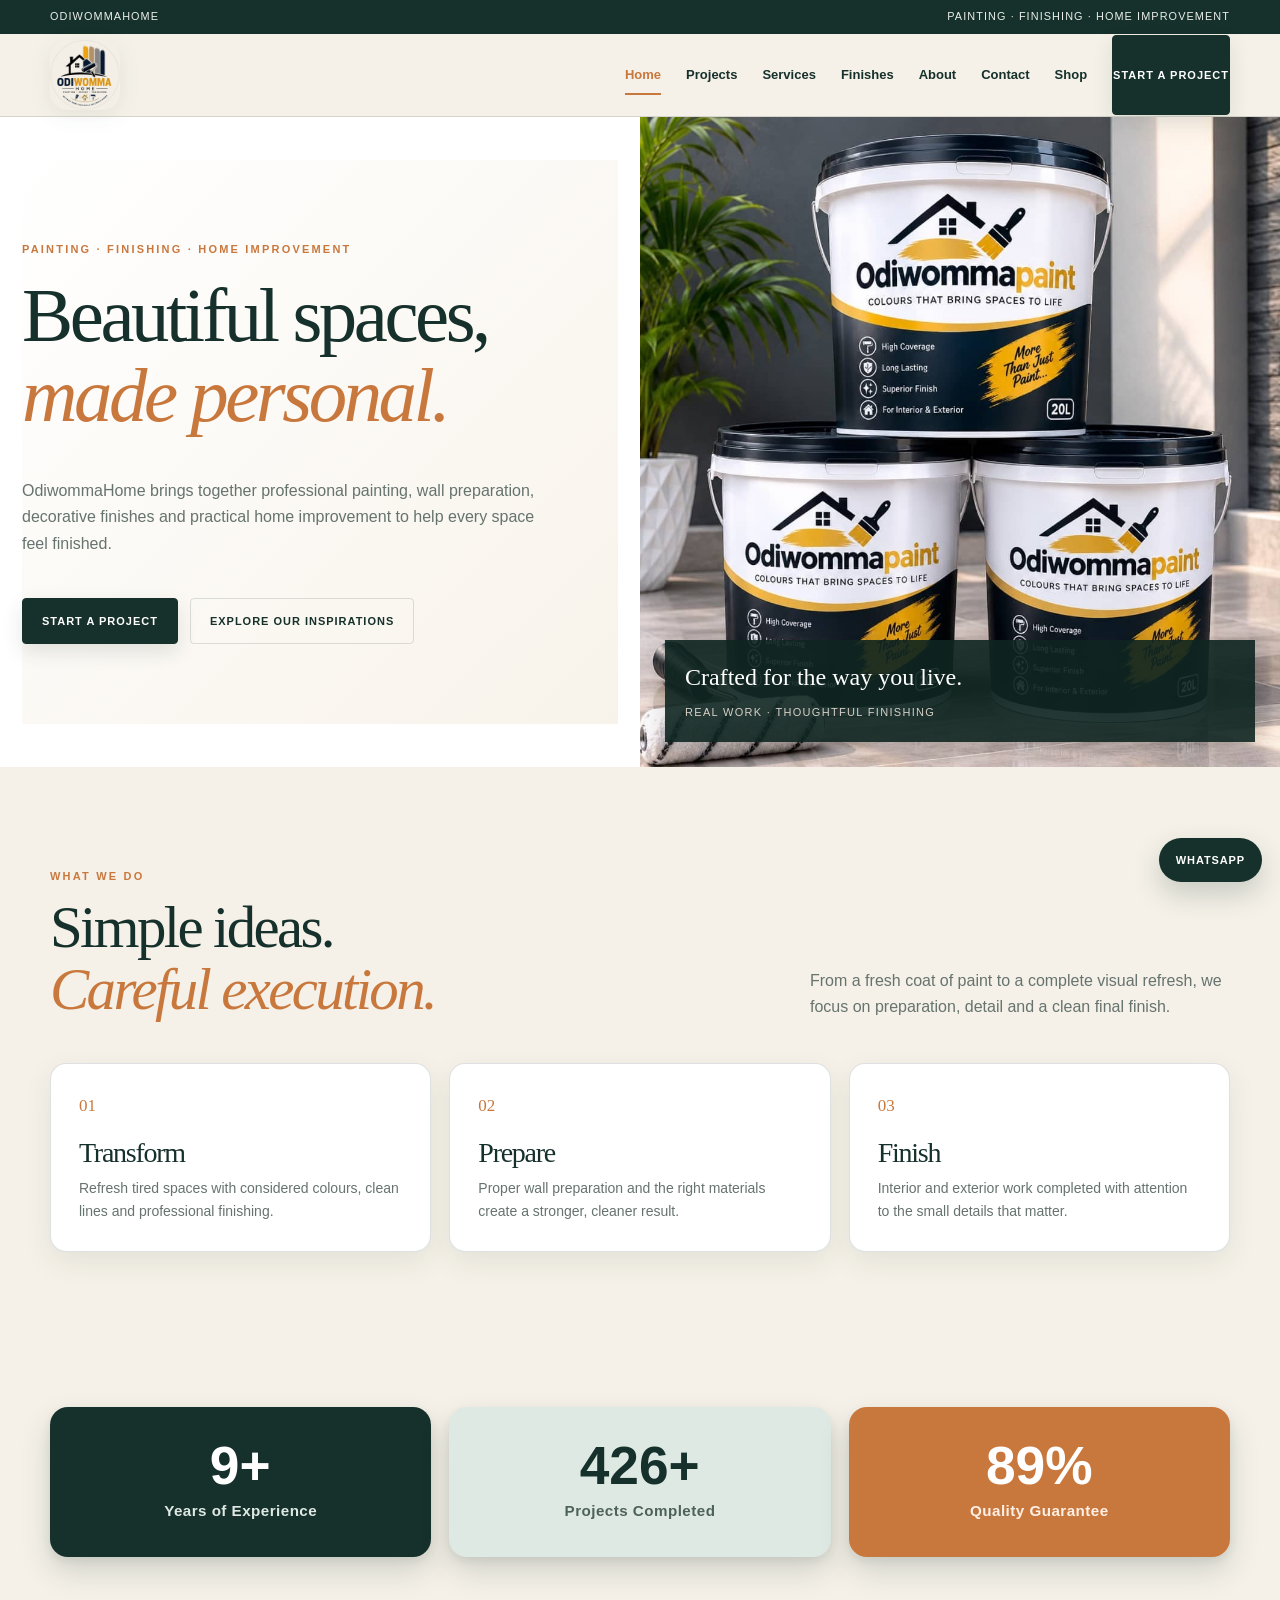
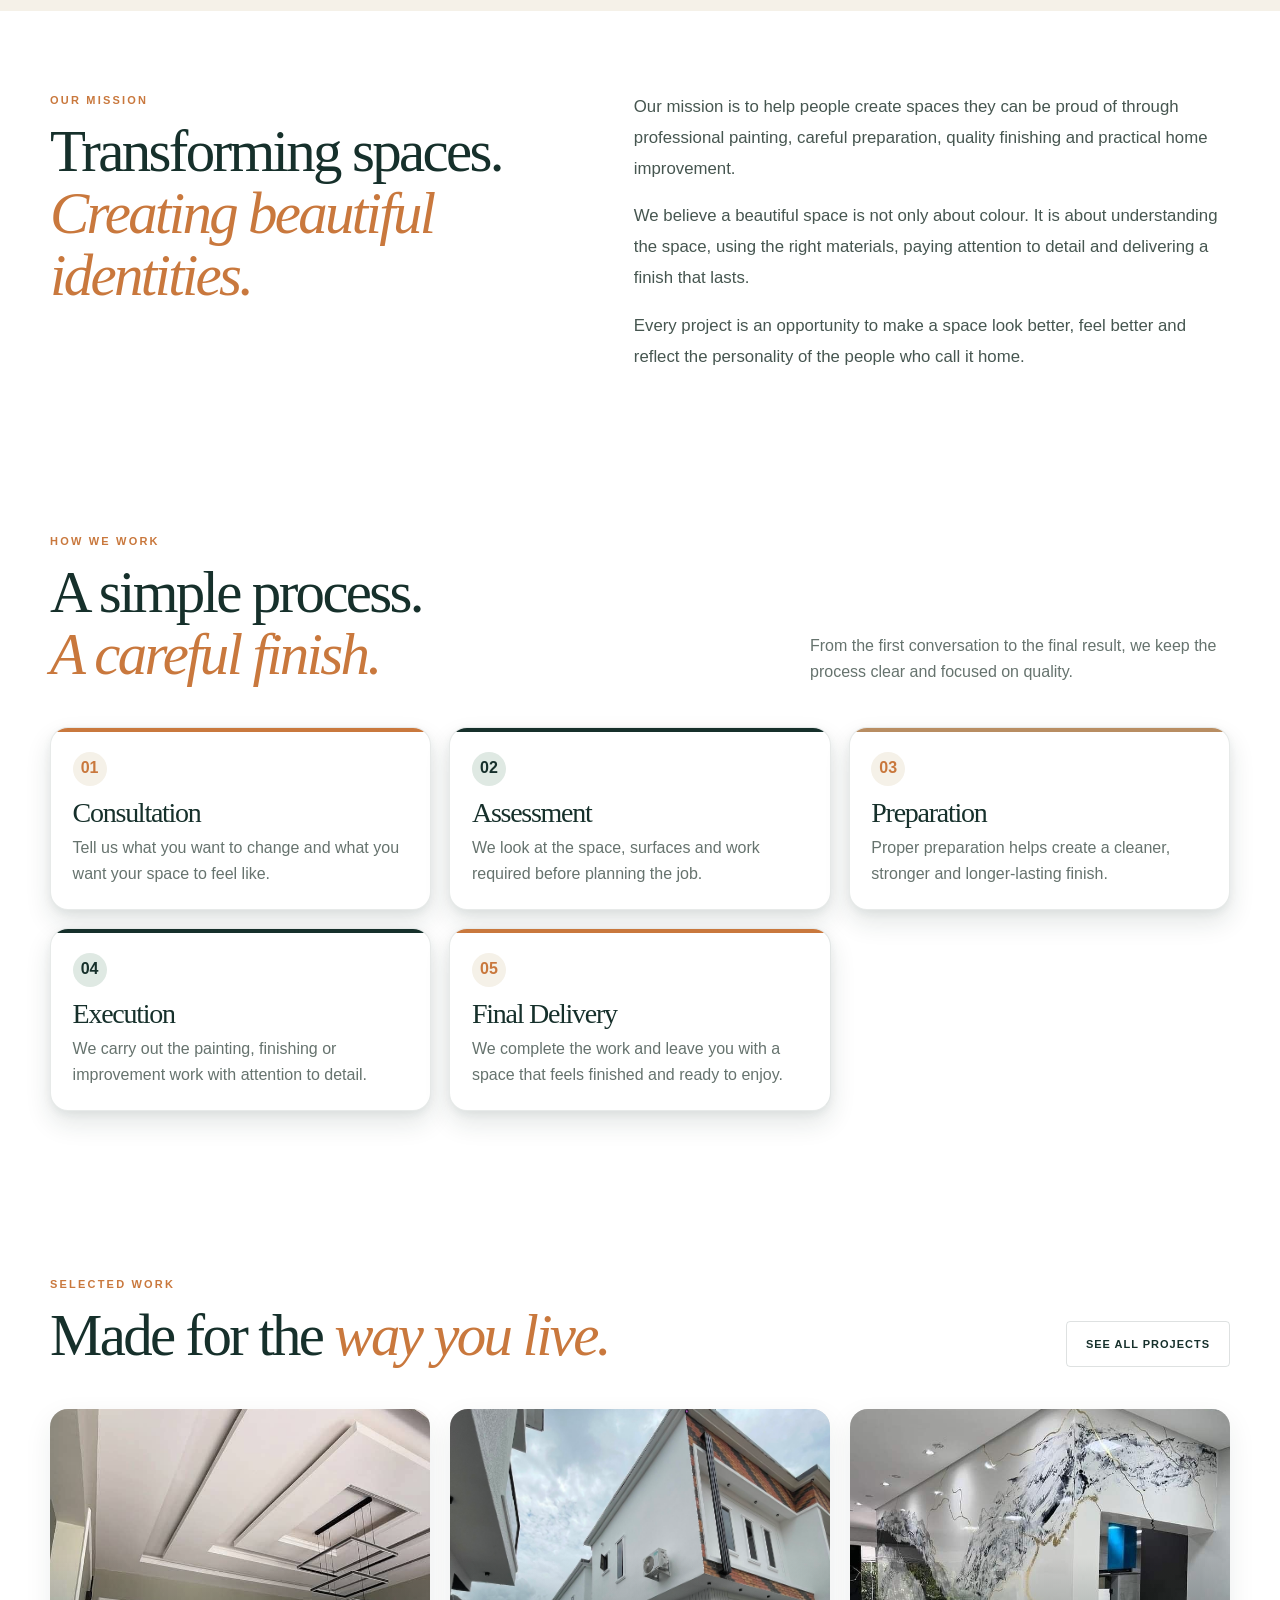
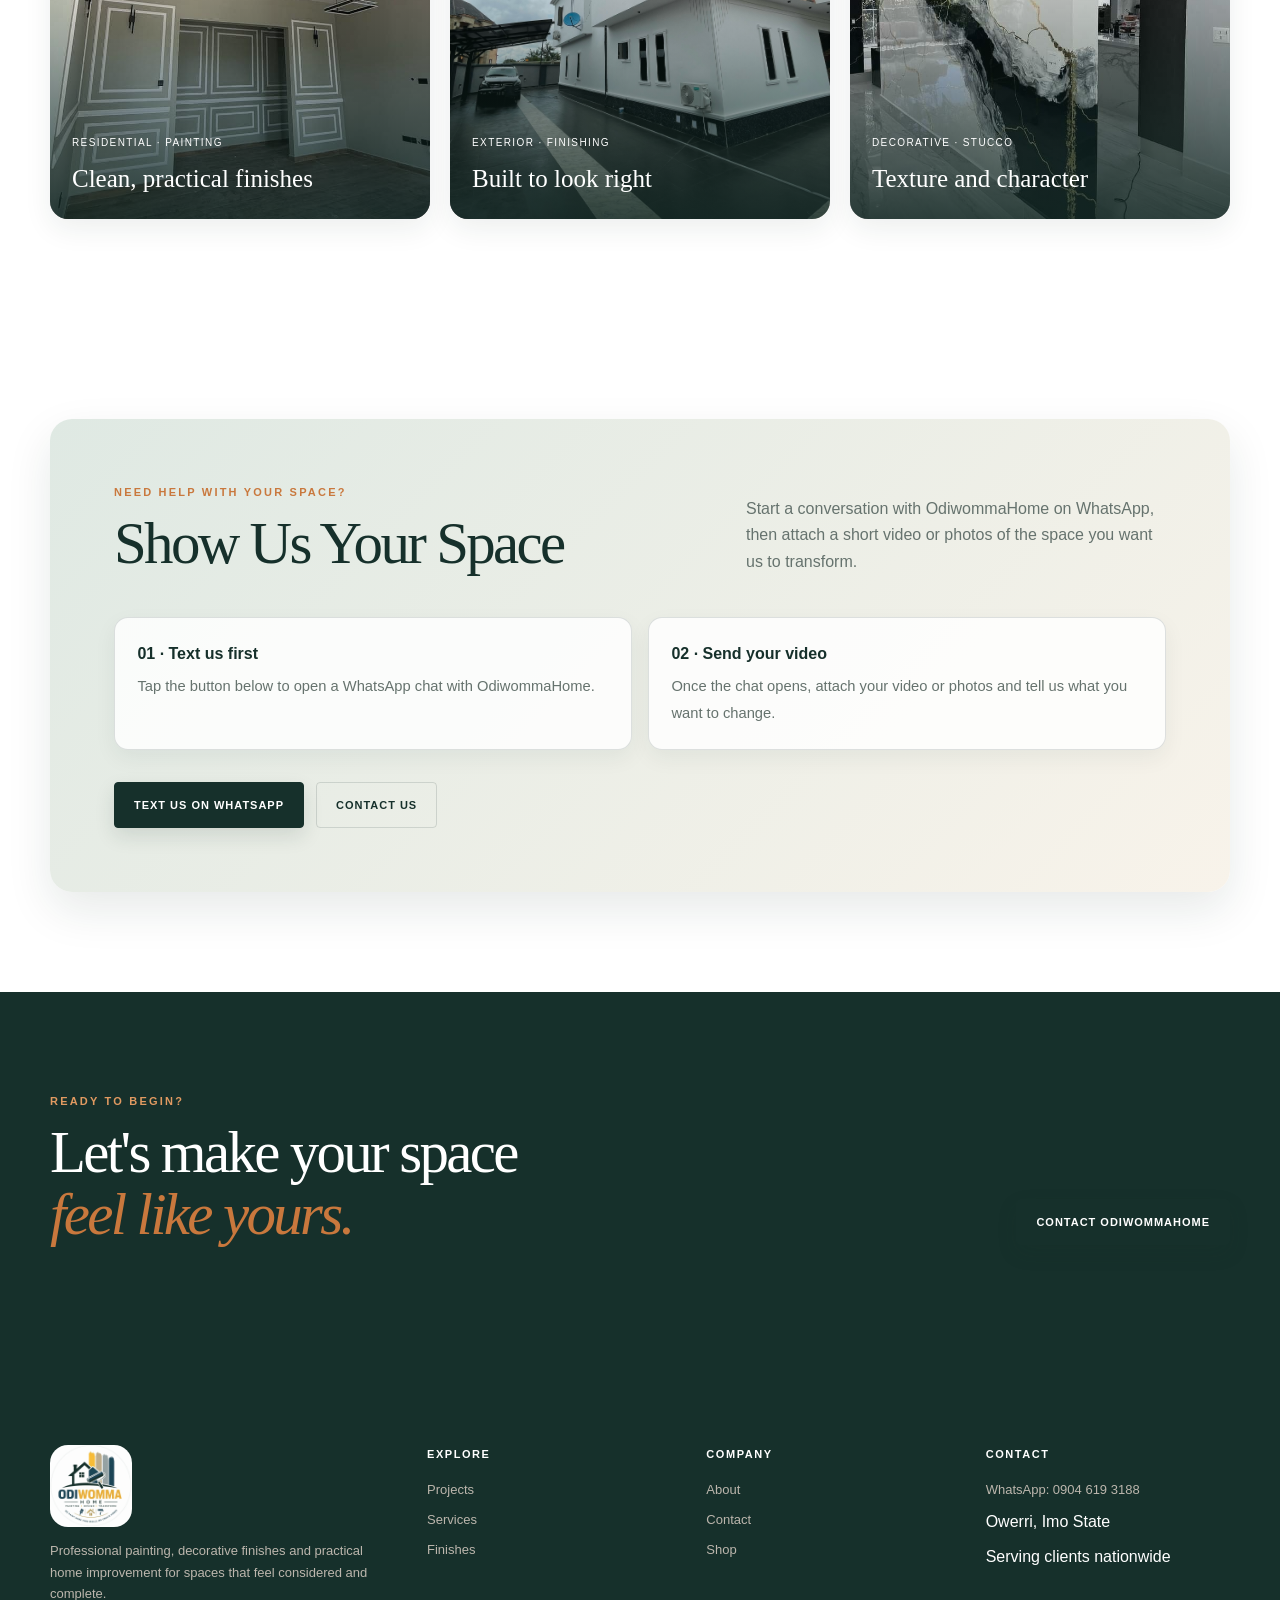
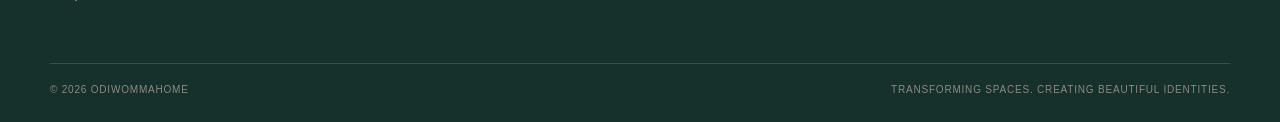
==== index.html @ 101edecd "Add files via upload" ====
<!doctype html>
<html lang="en">
<head>
<meta charset="utf-8">
<meta name="viewport" content="width=device-width,initial-scale=1">
<meta name="description" content="OdiwommaHome, professional painting, finishing and home improvement.">
<title>Home | OdiwommaHome</title>
<style>

:root{
  --bg:#f7f4ee;
  --surface:#fffdfa;
  --ink:#1d1d1a;
  --muted:#6d6961;
  --accent:#8b6b4f;
  --accent-dark:#6f523c;
  --sand:#e9e1d5;
  --line:#ded7cc;
  --white:#fff;
  --serif:Georgia,"Times New Roman",serif;
  --sans:Inter,Arial,Helvetica,sans-serif;
  --max:1180px;
}
*{box-sizing:border-box}
html{scroll-behavior:smooth}
body{margin:0;background:var(--bg);color:var(--ink);font-family:var(--sans);line-height:1.65}
img{max-width:100%;display:block}
a{color:inherit;text-decoration:none}
button{font:inherit}
.container{width:min(var(--max),calc(100% - 44px));margin:auto}
.topbar{background:var(--ink);color:#ddd6cc;font-size:11px;letter-spacing:.08em;text-transform:uppercase}
.topbar .container{min-height:34px;display:flex;align-items:center;justify-content:space-between;gap:20px}
.site-header{position:sticky;top:0;z-index:50;background:rgba(247,244,238,.96);backdrop-filter:blur(12px);border-bottom:1px solid var(--line)}
.nav{min-height:82px;display:flex;align-items:center;justify-content:space-between;gap:28px}
.logo{width:68px;height:68px;object-fit:contain}
.nav-links{display:flex;align-items:center;gap:25px;font-size:13px;font-weight:600}
.nav-links a{padding:30px 0;position:relative}
.nav-links a:hover,.nav-links a.active{color:var(--accent)}
.nav-links a.active:after{content:"";position:absolute;left:0;right:0;bottom:21px;height:2px;background:var(--accent)}
.nav-cta,.btn{display:inline-flex;align-items:center;justify-content:center;gap:8px;padding:13px 19px;border:1px solid var(--ink);background:var(--ink);color:var(--white);font-size:11px;font-weight:700;letter-spacing:.09em;text-transform:uppercase;transition:.2s}
.nav-cta:hover,.btn:hover{background:var(--accent);border-color:var(--accent)}
.btn.secondary{background:transparent;color:var(--ink);border-color:var(--line)}
.btn.secondary:hover{background:var(--sand);border-color:var(--sand)}
.menu{display:none;background:transparent;border:1px solid var(--line);padding:9px 11px}
.hero{display:grid;grid-template-columns:1fr 1fr;min-height:650px}
.hero-copy{display:flex;flex-direction:column;justify-content:center;padding:80px max(22px,calc((100vw - var(--max))/2)) 80px 0}
.eyebrow{font-size:11px;font-weight:700;letter-spacing:.2em;text-transform:uppercase;color:var(--accent)}
h1,h2,h3{font-family:var(--serif);font-weight:400;letter-spacing:-.045em;line-height:1.05}
h1{font-size:clamp(48px,6vw,82px);margin:18px 0 25px}
h2{font-size:clamp(38px,4.6vw,60px);margin:12px 0 0}
h3{font-size:28px;margin:18px 0 10px}
h1 em,h2 em{color:var(--accent);font-style:italic}
.lead{max-width:520px;color:var(--muted);font-size:16px}
.actions{display:flex;flex-wrap:wrap;gap:12px;margin-top:25px}
.hero-media{background:var(--sand);min-height:650px;position:relative;overflow:hidden}
.hero-media img{width:100%;height:100%;object-fit:cover}
.hero-overlay{position:absolute;inset:auto 25px 25px 25px;background:rgba(29,29,26,.86);color:white;padding:18px 20px}
.hero-overlay strong{display:block;font-family:var(--serif);font-size:24px;font-weight:400}
.hero-overlay span{font-size:11px;color:#d6d0c7;letter-spacing:.12em;text-transform:uppercase}
.section{padding:100px 0}
.section.alt{background:var(--surface)}
.section.dark{background:var(--ink);color:var(--white)}
.section-head{display:flex;justify-content:space-between;gap:40px;align-items:end;margin-bottom:42px}
.section-head p{max-width:420px;color:var(--muted);margin:0}
.dark .section-head p{color:#bcb6ad}
.cards{display:grid;grid-template-columns:repeat(3,1fr);gap:18px}
.card{background:var(--surface);border:1px solid var(--line);padding:28px}
.card .num{color:var(--accent);font-family:var(--serif);font-size:17px}
.card p{color:var(--muted);font-size:14px;margin:0}
.projects-grid{display:grid;grid-template-columns:repeat(3,1fr);gap:18px}
.project-card{height:410px;position:relative;overflow:hidden;background:#ddd}
.project-card img{width:100%;height:100%;object-fit:cover;transition:transform .4s}
.project-card:hover img{transform:scale(1.035)}
.project-card:after{content:"";position:absolute;inset:0;background:linear-gradient(transparent 42%,rgba(0,0,0,.72))}
.project-label{position:absolute;z-index:2;left:22px;right:22px;bottom:20px;color:white}
.project-label small{font-size:10px;letter-spacing:.14em;text-transform:uppercase}
.project-label strong{display:block;font-family:var(--serif);font-size:25px;font-weight:400;margin-top:4px}
.finish-grid{display:grid;grid-template-columns:repeat(2,1fr);border-top:1px solid var(--line)}
.finish{display:flex;justify-content:space-between;align-items:center;padding:18px 0;border-bottom:1px solid var(--line);font-size:14px}
.finish:nth-child(odd){margin-right:30px}
.finish span:last-child{color:var(--accent);font-size:18px}
.page-hero{padding:95px 0 70px;border-bottom:1px solid var(--line);background:var(--surface)}
.page-hero p{max-width:650px;color:var(--muted);font-size:16px;margin:22px 0 0}
.about-layout{display:grid;grid-template-columns:.8fr 1.2fr;gap:10%;align-items:start}
.about-panel{background:var(--sand);padding:55px;min-height:360px;display:flex;align-items:center;justify-content:center;text-align:center}
.about-panel span{font-family:var(--serif);font-size:clamp(38px,5vw,64px);line-height:1}
.about-copy p{color:var(--muted);font-size:15px}
.contact-grid{display:grid;grid-template-columns:.8fr 1.2fr;gap:22px}
.contact-card{background:var(--surface);border:1px solid var(--line);padding:30px}
.contact-card h3{margin-top:0}
.contact-item{padding:17px 0;border-top:1px solid var(--line)}
.contact-item:first-of-type{border-top:0}
.contact-item small{display:block;color:var(--accent);font-size:10px;font-weight:700;letter-spacing:.14em;text-transform:uppercase;margin-bottom:4px}
.contact-item a{font-size:17px}
.form{background:var(--surface);border:1px solid var(--line);padding:32px}
.form-grid{display:grid;grid-template-columns:1fr 1fr;gap:18px}
.field{display:flex;flex-direction:column;gap:7px}
.field.full{grid-column:1/-1}
label{font-size:11px;font-weight:700;letter-spacing:.1em;text-transform:uppercase}
input,textarea,select{width:100%;border:1px solid var(--line);background:#fff;padding:13px 14px;font:inherit;color:var(--ink)}
textarea{min-height:145px;resize:vertical}
.shop-banner{background:var(--ink);color:white;padding:34px}
.shop-banner p{color:#c5bfb6;max-width:650px}
.shop-placeholder{display:grid;grid-template-columns:repeat(3,1fr);gap:18px}
.product{background:var(--surface);border:1px solid var(--line);padding:18px}
.product-img{aspect-ratio:1/1;background:var(--sand);display:flex;align-items:center;justify-content:center;color:var(--muted);font-size:12px}
.product h3{font-size:23px;margin:18px 0 6px}
.product p{color:var(--muted);font-size:13px}
footer{background:var(--ink);color:white;padding:58px 0 24px}
.footer-grid{display:grid;grid-template-columns:1.4fr 1fr 1fr 1fr;gap:35px;padding-bottom:45px}
.footer-logo{width:82px;height:82px;object-fit:contain;background:white}
footer p,footer a{color:#bcb6ad;font-size:13px}
footer a:hover{color:white}
.footer-title{color:white;font-size:11px;font-weight:700;letter-spacing:.14em;text-transform:uppercase;margin-bottom:15px}
.footer-links{display:grid;gap:9px}
.footer-bottom{border-top:1px solid rgba(255,255,255,.15);padding-top:18px;display:flex;justify-content:space-between;gap:20px;color:#8f8981;font-size:10px;letter-spacing:.08em;text-transform:uppercase}
.whatsapp{position:fixed;right:18px;bottom:18px;z-index:60;background:#1d1d1a;color:white;padding:13px 17px;font-size:11px;font-weight:700;letter-spacing:.08em;text-transform:uppercase;box-shadow:0 8px 25px rgba(0,0,0,.18)}
.whatsapp:hover{background:var(--accent)}
@media(max-width:900px){
  .nav-links{display:none;position:absolute;top:82px;left:0;right:0;background:var(--bg);padding:18px 22px 24px;border-bottom:1px solid var(--line);flex-direction:column;align-items:stretch;gap:2px}
  .nav-links.open{display:flex}
  .nav-links a{padding:12px 0}
  .nav-links a.active:after{display:none}
  .nav-cta{margin-top:8px}
  .menu{display:block}
  .hero{grid-template-columns:1fr}
  .hero-copy{padding:75px 0}
  .hero-media{min-height:430px}
  .cards,.projects-grid,.shop-placeholder{grid-template-columns:1fr}
  .section{padding:75px 0}
  .section-head{display:block}
  .section-head p{margin-top:20px}
  .about-layout,.contact-grid{grid-template-columns:1fr}
  .footer-grid{grid-template-columns:1fr 1fr}
}
@media(max-width:600px){
  .container{width:min(100% - 32px,560px)}
  .topbar .container{justify-content:center;text-align:center}
  .topbar span:last-child{display:none}
  .logo{width:60px;height:60px}
  .nav{min-height:72px}
  .nav-links{top:72px}
  h1{font-size:50px}
  .hero-copy{padding:62px 0}
  .hero-media{min-height:350px}
  .project-card{height:330px}
  .finish-grid{grid-template-columns:1fr}
  .finish:nth-child(odd){margin-right:0}
  .form-grid{grid-template-columns:1fr}
  .field.full{grid-column:auto}
  .footer-grid{grid-template-columns:1fr}
  .footer-bottom{display:block}
  .footer-bottom span{display:block;margin-top:7px}
  .whatsapp{right:12px;bottom:12px}
}

/* Shop and cart */
.shop-section{padding-top:64px}
.shop-toolbar{display:flex;align-items:end;justify-content:space-between;gap:24px;margin-bottom:26px}
.shop-toolbar h2{margin:6px 0 0}
.shop-actions{display:flex;gap:10px;align-items:center}
.shop-search,.shop-select{height:46px;border:1px solid #d9d9d9;border-radius:10px;background:#fff;padding:0 13px;font:inherit;color:inherit}
.shop-search{width:220px}.shop-select{min-width:170px}
.shop-note{padding:16px 18px;border:1px solid #e3e3e3;border-radius:12px;background:#fafafa;margin-bottom:30px;font-size:.95rem}
.product-grid{display:grid;grid-template-columns:repeat(3,minmax(0,1fr));gap:20px}
.product-card{border:1px solid #e4e4e4;border-radius:16px;overflow:hidden;background:#fff;display:flex;flex-direction:column;min-width:0}
.product-visual{height:220px;overflow:hidden;display:flex;align-items:center;justify-content:center;background:linear-gradient(135deg,#f1f1ee,#dddcd6);position:relative}
.product-image{width:100%;height:100%;display:block;object-fit:cover;object-position:center}
.product-initial{font-size:3rem;font-weight:800;letter-spacing:-.05em;color:#333}
.product-tag{position:absolute;top:14px;left:14px;background:#fff;border-radius:999px;padding:6px 10px;font-size:.75rem;font-weight:700}
.product-body{padding:20px;display:flex;flex-direction:column;gap:10px;flex:1}
.product-body h3{margin:0;font-size:1.15rem}.product-body p{margin:0;color:#666;line-height:1.55;font-size:.92rem}.product-meta{display:flex;justify-content:space-between;align-items:center;gap:10px;margin-top:auto;padding-top:8px}.product-price{font-weight:800}.quote-price{font-size:.85rem;color:#666;font-weight:600}
.product-add{width:100%;margin-top:10px}
.cart-nav{border:1px solid rgba(0,0,0,.15);background:transparent;border-radius:999px;padding:10px 13px;font:inherit;cursor:pointer;color:inherit}
.cart-count{display:inline-grid;place-items:center;min-width:22px;height:22px;padding:0 5px;border-radius:999px;background:#111;color:#fff;font-size:.75rem;margin-left:4px}
.cart-backdrop{position:fixed;inset:0;background:rgba(0,0,0,.42);opacity:0;visibility:hidden;transition:.25s;z-index:90}
.cart-drawer{position:fixed;top:0;right:0;width:min(440px,94vw);height:100dvh;background:#fff;z-index:91;transform:translateX(105%);transition:.3s;display:flex;flex-direction:column;box-shadow:-15px 0 50px rgba(0,0,0,.18)}
.cart-open .cart-backdrop{opacity:1;visibility:visible}.cart-open .cart-drawer{transform:translateX(0)}
.cart-head{padding:28px 24px 18px;border-bottom:1px solid #eee;display:flex;justify-content:space-between;align-items:flex-start}.cart-head h2{margin:4px 0 0}.cart-close{border:0;background:#f1f1f1;width:40px;height:40px;border-radius:50%;font-size:1.5rem;cursor:pointer}
.cart-items{padding:18px 24px;overflow:auto;flex:1}.cart-row{display:grid;grid-template-columns:1fr auto;gap:12px;padding:16px 0;border-bottom:1px solid #eee}.cart-row h3{font-size:1rem;margin:0 0 5px}.cart-row p{margin:0;color:#777;font-size:.85rem}.cart-controls{display:flex;align-items:center;gap:8px;margin-top:10px}.qty-btn,.remove-item{border:1px solid #ddd;background:#fff;border-radius:7px;cursor:pointer}.qty-btn{width:30px;height:30px}.remove-item{padding:7px 9px;font-size:.78rem}.cart-empty{padding:30px 24px;color:#777;text-align:center}.cart-foot{padding:20px 24px;border-top:1px solid #eee;background:#fafafa}.cart-total-row{display:flex;justify-content:space-between;margin-bottom:10px}.btn-full{width:100%;margin-top:10px}.btn-light{background:#fff;color:#222;border:1px solid #ddd}.cart-help{font-size:.78rem;color:#777;line-height:1.5;margin:12px 0 0}.empty-products{text-align:center;padding:50px;color:#777}
.sr-only{position:absolute;width:1px;height:1px;padding:0;margin:-1px;overflow:hidden;clip:rect(0,0,0,0);white-space:nowrap;border:0}
@media(max-width:900px){.product-grid{grid-template-columns:repeat(2,minmax(0,1fr))}.shop-toolbar{align-items:stretch;flex-direction:column}.shop-actions{width:100%}.shop-search{flex:1;width:auto}.shop-select{min-width:160px}}
@media(max-width:600px){.product-grid{grid-template-columns:1fr}.shop-actions{flex-direction:column}.shop-search,.shop-select{width:100%}.cart-nav{margin:8px 0}}


/* OdiwommaHome V2 global visual system */
:root{
  --bg:#f5f1e8;
  --surface:#ffffff;
  --ink:#16302b;
  --muted:#66736e;
  --accent:#c9783d;
  --accent-dark:#9f582a;
  --sand:#e8ded0;
  --sage:#dfe9e3;
  --line:#d9d0c4;
  --white:#fff;
  --shadow:0 18px 45px rgba(22,48,43,.10);
  --shadow-soft:0 10px 28px rgba(22,48,43,.08);
}
body{background:var(--bg);color:var(--ink);}
.site-header{background:rgba(245,241,232,.94);border-color:rgba(22,48,43,.14);}
.logo{mix-blend-mode:multiply;border-radius:18px;filter:drop-shadow(0 5px 10px rgba(22,48,43,.08));}
.nav-links a:hover,.nav-links a.active{color:var(--accent);}
.nav-links a.active:after{background:var(--accent);}
.nav-cta,.btn{border-radius:4px;background:var(--ink);border-color:var(--ink);box-shadow:0 8px 20px rgba(22,48,43,.12);}
.nav-cta:hover,.btn:hover{background:var(--accent);border-color:var(--accent);}
.btn.secondary{background:transparent;color:var(--ink);border-color:var(--line);box-shadow:none;}
.btn.secondary:hover{background:var(--sage);border-color:var(--sage);}
.eyebrow{color:var(--accent);}
h1 em,h2 em{color:var(--accent);}
.card,.contact-card,.form,.product-card{border-color:rgba(22,48,43,.14);box-shadow:var(--shadow-soft);border-radius:16px;}
.card:hover,.product-card:hover{transform:translateY(-5px);box-shadow:var(--shadow);}
.card .num{color:var(--accent);}
.page-hero{background:var(--surface);border-color:var(--line);}
.about-panel{background:var(--sage);border-radius:18px;box-shadow:var(--shadow-soft);}
.shop-banner{background:var(--ink);border-radius:18px;box-shadow:var(--shadow);}
.product-card{overflow:hidden;}
.product-tag{background:var(--surface);color:var(--ink);}
.product-add{background:var(--ink);border-color:var(--ink);}
.product-add:hover{background:var(--accent);border-color:var(--accent);}
footer{background:var(--ink);}
.footer-logo{mix-blend-mode:screen;background:transparent;border-radius:18px;}
.whatsapp{background:var(--ink);border-radius:999px;box-shadow:0 12px 28px rgba(22,48,43,.20);}
.whatsapp:hover{background:var(--accent);}
input,textarea,select{border-color:var(--line);border-radius:10px;}
input:focus,textarea:focus,select:focus{outline:2px solid rgba(201,120,61,.22);border-color:var(--accent);}
@media(max-width:900px){
  .nav-links{background:var(--surface);box-shadow:0 16px 35px rgba(22,48,43,.08);}
}

</style>

<style>
  .trust-section {
    padding: 3.5rem 0;
    border-top: 1px solid rgba(0,0,0,.08);
    border-bottom: 1px solid rgba(0,0,0,.08);
  }
  .trust-grid {
    display: grid;
    grid-template-columns: repeat(3, 1fr);
    gap: 1rem;
  }
  .trust-item {
    text-align: center;
    padding: 1.5rem 1rem;
  }
  .trust-number {
    display: block;
    font-size: clamp(2rem, 5vw, 3.25rem);
    line-height: 1;
    font-weight: 700;
    margin-bottom: .65rem;
  }
  .trust-label {
    display: block;
    font-size: .95rem;
    letter-spacing: .03em;
    opacity: .78;
  }
  .mission-section {
    padding: 5rem 0;
  }
  .mission-grid {
    display: grid;
    grid-template-columns: minmax(0, .9fr) minmax(0, 1.1fr);
    gap: 3rem;
    align-items: start;
  }
  .mission-copy p {
    max-width: 760px;
    margin: 0 0 1rem;
  }
  .process-section {
    padding: 5rem 0;
  }
  .process-grid {
    display: grid;
    grid-template-columns: repeat(5, 1fr);
    gap: 1rem;
  }
  .process-card {
    padding: 1.5rem;
    border: 1px solid rgba(0,0,0,.1);
    border-radius: 14px;
    background: rgba(255,255,255,.55);
  }
  .process-card .num {
    display: block;
    margin-bottom: 1rem;
  }
  .process-card h3 {
    margin: 0 0 .6rem;
  }
  .process-card p {
    margin: 0;
  }
  @media (max-width: 800px) {
    .trust-grid {
      grid-template-columns: 1fr;
    }
    .trust-item {
      padding: 1rem;
    }
    .mission-grid {
      grid-template-columns: 1fr;
      gap: 1.5rem;
    }
    .process-grid {
      grid-template-columns: 1fr;
    }
  }
</style>


<style>
/* OdiwommaHome brand refresh */
:root{
  --oh-ink:#16302b;
  --oh-ink-2:#0f2521;
  --oh-muted:#66736e;
  --oh-cream:#f5f1e8;
  --oh-white:#ffffff;
  --oh-accent:#c9783d;
  --oh-accent-dark:#9f582a;
  --oh-sage:#dfe9e3;
  --oh-sand:#e8ded0;
  --oh-line:rgba(22,48,43,.14);
  --oh-shadow:0 18px 45px rgba(22,48,43,.10);
  --oh-shadow-soft:0 10px 28px rgba(22,48,43,.08);
}

body{background:var(--oh-cream);color:var(--oh-ink);}
.topbar{
  background:var(--oh-ink)!important;
  color:#e9eee9!important;
  letter-spacing:.1em;
  text-transform:uppercase;
  font-size:.68rem;
}
.site-header{
  background:rgba(245,241,232,.94)!important;
  border-bottom:1px solid var(--oh-line)!important;
}
.logo{
  width:70px!important;
  height:70px!important;
  object-fit:contain;
  mix-blend-mode:multiply;
  border-radius:18px;
  filter:drop-shadow(0 5px 10px rgba(22,48,43,.08));
}
.nav-links a:hover,.nav-links a.active{color:var(--oh-accent)!important;}
.nav-links a.active:after{background:var(--oh-accent)!important;}
.nav-cta,.btn{
  border-radius:4px!important;
  background:var(--oh-ink)!important;
  border-color:var(--oh-ink)!important;
  box-shadow:0 8px 20px rgba(22,48,43,.12);
}
.nav-cta:hover,.btn:hover{
  background:var(--oh-accent)!important;
  border-color:var(--oh-accent)!important;
  transform:translateY(-1px);
}
.btn.secondary{
  background:transparent!important;
  color:var(--oh-ink)!important;
  border-color:var(--oh-line)!important;
  box-shadow:none;
}
.btn.secondary:hover{
  background:var(--oh-sage)!important;
  border-color:var(--oh-sage)!important;
}
.eyebrow{color:var(--oh-accent)!important;}
h1 em,h2 em{color:var(--oh-accent)!important;}

.hero{
  background:var(--oh-white);
}
.hero-copy{
  background:linear-gradient(135deg,var(--oh-white) 0%,#f8f3ea 100%);
}
.hero-media{
  background:var(--oh-sand)!important;
}
.hero-overlay{
  background:rgba(15,37,33,.9)!important;
  box-shadow:0 12px 30px rgba(0,0,0,.16);
}

.section.alt{background:var(--oh-white)!important;}
.section.dark{
  background:var(--oh-ink)!important;
}
.card{
  border:1px solid var(--oh-line)!important;
  border-radius:16px!important;
  box-shadow:var(--oh-shadow-soft);
  transition:transform .25s ease,box-shadow .25s ease;
}
.card:hover{
  transform:translateY(-5px);
  box-shadow:var(--oh-shadow);
}
.card .num{color:var(--oh-accent)!important;}

.projects-grid{gap:20px!important;}
.project-card{
  border-radius:18px!important;
  box-shadow:var(--oh-shadow-soft);
}
.project-card:after{
  background:linear-gradient(transparent 36%,rgba(15,37,33,.82))!important;
}

.mission-section{
  background:var(--oh-white)!important;
}
.mission-grid{
  gap:6rem!important;
}
.mission-copy{
  color:#465650!important;
  font-size:1.05rem;
  line-height:1.85;
}

.process-section{
  background:var(--oh-sage)!important;
}
.process-grid{
  border-top:1px solid var(--oh-line)!important;
}
.process-card{
  border:0!important;
  border-right:1px solid var(--oh-line)!important;
  border-radius:0!important;
  background:transparent!important;
  padding:2rem 1.4rem!important;
}
.process-card:last-child{border-right:0!important;}
.process-card .num{color:var(--oh-accent)!important;}

.trust-section{
  padding:5rem 0!important;
  background:var(--oh-cream)!important;
  border:0!important;
}
.trust-grid{
  gap:20px!important;
}
.trust-item{
  position:relative;
  background:var(--oh-white);
  border:1px solid var(--oh-line);
  border-radius:18px;
  padding:2.2rem 1.5rem!important;
  box-shadow:var(--oh-shadow-soft);
  overflow:hidden;
  transition:transform .25s ease,box-shadow .25s ease;
}
.trust-item:before{
  content:"";
  position:absolute;
  left:0;right:0;top:0;
  height:5px;
  background:var(--oh-accent);
}
.trust-item:hover{
  transform:translateY(-5px);
  box-shadow:var(--oh-shadow);
}
.trust-number{
  color:var(--oh-ink);
  font-size:clamp(2.6rem,5vw,4.2rem)!important;
  font-weight:800!important;
}
.trust-label{
  color:var(--oh-muted);
  font-weight:600;
}

.video-request{
  background:var(--oh-white)!important;
}
.video-request .container{
  border:0!important;
  border-radius:22px;
  background:linear-gradient(135deg,var(--oh-sage),#f8f3ea);
  padding:clamp(2rem,5vw,5rem)!important;
  box-shadow:var(--oh-shadow);
}
.video-request .video-steps{
  display:grid;
  grid-template-columns:repeat(2,1fr);
  gap:16px;
  margin:2rem 0;
}
.video-request .video-step{
  background:rgba(255,255,255,.82);
  border:1px solid var(--oh-line);
  border-radius:14px;
  padding:1.4rem;
  box-shadow:0 8px 22px rgba(22,48,43,.06);
}
.video-request .video-step strong{
  display:block;
  margin-bottom:.4rem;
}
.video-request .video-step span{
  color:var(--oh-muted);
  font-size:.92rem;
}

.dark .eyebrow{color:#e19a61!important;}

footer{
  background:var(--oh-ink)!important;
}
.footer-logo{
  mix-blend-mode:screen;
  background:transparent!important;
  border-radius:18px;
  filter:drop-shadow(0 5px 12px rgba(0,0,0,.18));
}
footer a:hover{color:#fff!important;}
.whatsapp{
  background:var(--oh-ink)!important;
  border-radius:999px!important;
  box-shadow:0 12px 28px rgba(22,48,43,.2)!important;
}
.whatsapp:hover{background:var(--oh-accent)!important;}

.page-hero{
  background:var(--oh-white)!important;
}
.about-panel{
  background:var(--oh-sage)!important;
  border-radius:18px;
  box-shadow:var(--oh-shadow-soft);
}
.contact-card,.form{
  border:1px solid var(--oh-line)!important;
  border-radius:16px!important;
  box-shadow:var(--oh-shadow-soft);
}
.shop-banner{
  background:var(--oh-ink)!important;
  border-radius:18px;
  box-shadow:var(--oh-shadow);
}
.product-card{
  border:1px solid var(--oh-line)!important;
  border-radius:18px!important;
  box-shadow:var(--oh-shadow-soft);
  transition:transform .25s ease,box-shadow .25s ease;
}
.product-card:hover{
  transform:translateY(-5px);
  box-shadow:var(--oh-shadow);
}
.product-tag{
  background:var(--oh-white)!important;
  color:var(--oh-ink)!important;
}
.product-add{
  background:var(--oh-ink)!important;
  border-color:var(--oh-ink)!important;
}
.product-add:hover{
  background:var(--oh-accent)!important;
  border-color:var(--oh-accent)!important;
}
.cart-nav{
  border-color:var(--oh-line)!important;
}
.cart-count{background:var(--oh-accent)!important;}
.cart-drawer{
  box-shadow:-18px 0 55px rgba(22,48,43,.18)!important;
}
.cart-head,.cart-foot{border-color:var(--oh-line)!important;}
input,textarea,select{
  border-color:var(--oh-line)!important;
  border-radius:10px;
  background:#fff;
}
input:focus,textarea:focus,select:focus{
  outline:2px solid rgba(201,120,61,.22);
  border-color:var(--oh-accent)!important;
}

@media(max-width:900px){
  .nav-links{
    background:var(--oh-white)!important;
    box-shadow:0 16px 35px rgba(22,48,43,.08);
  }
  .cards{grid-template-columns:1fr!important;}
  .card{border-right:0!important;border-bottom:1px solid var(--oh-line)!important;}
  .trust-grid{grid-template-columns:1fr!important;}
  .trust-item{border-bottom:0!important;}
  .mission-grid{grid-template-columns:1fr!important;gap:2rem!important;}
  .process-grid{grid-template-columns:1fr!important;}
  .process-card{border-right:0!important;border-bottom:1px solid var(--oh-line)!important;}
  .process-card:last-child{border-bottom:0!important;}
  .video-request .video-steps{grid-template-columns:1fr;}
}
@media(max-width:600px){
  .logo{width:60px!important;height:60px!important;}
}
</style>

<style>
/* Homepage card correction v4 */
.trust-grid{
  gap:24px!important;
}
.trust-item{
  background:#ffffff!important;
  border:1px solid rgba(22,48,43,.12)!important;
  border-radius:18px!important;
  box-shadow:0 16px 34px rgba(22,48,43,.16), 0 4px 10px rgba(22,48,43,.08)!important;
  padding:2.4rem 1.5rem!important;
}
.trust-item:hover{
  transform:translateY(-6px);
  box-shadow:0 22px 44px rgba(22,48,43,.20), 0 6px 14px rgba(22,48,43,.10)!important;
}
.process-grid{
  border-top:0!important;
  gap:22px!important;
}
.process-card{
  background:#ffffff!important;
  border:1px solid rgba(22,48,43,.12)!important;
  border-radius:18px!important;
  box-shadow:0 16px 34px rgba(22,48,43,.14), 0 4px 10px rgba(22,48,43,.07)!important;
  padding:2rem 1.5rem!important;
  min-height:220px;
  transition:transform .25s ease,box-shadow .25s ease;
}
.process-card:last-child{border-right:1px solid rgba(22,48,43,.12)!important;}
.process-card:hover{
  transform:translateY(-6px);
  box-shadow:0 22px 44px rgba(22,48,43,.18), 0 6px 14px rgba(22,48,43,.09)!important;
}
@media(max-width:900px){
  .process-card{
    border:1px solid rgba(22,48,43,.12)!important;
    border-radius:18px!important;
    min-height:0;
  }
  .process-card:last-child{border:1px solid rgba(22,48,43,.12)!important;}
}
</style>


<style>
/* Homepage card sizing correction v5 */
.trust-section{
  padding:3.2rem 0!important;
}
.trust-grid{
  grid-template-columns:repeat(3,minmax(0,1fr))!important;
  gap:18px!important;
}
.trust-item{
  min-height:150px!important;
  display:flex!important;
  flex-direction:column!important;
  justify-content:center!important;
  align-items:center!important;
  padding:1.45rem 1rem!important;
  box-sizing:border-box!important;
  box-shadow:0 10px 24px rgba(22,48,43,.14),0 3px 8px rgba(22,48,43,.07)!important;
}
.trust-number{
  font-size:clamp(2.25rem,4vw,3.25rem)!important;
  margin-bottom:.45rem!important;
}
.trust-item:hover{
  transform:translateY(-3px);
  box-shadow:0 15px 30px rgba(22,48,43,.17),0 4px 10px rgba(22,48,43,.08)!important;
}
.process-section{
  padding:4rem 0!important;
}
.process-grid{
  grid-template-columns:repeat(3,minmax(0,1fr))!important;
  gap:18px!important;
}
.process-card{
  min-height:0!important;
  height:auto!important;
  padding:1.5rem 1.35rem!important;
  box-sizing:border-box!important;
  box-shadow:0 10px 24px rgba(22,48,43,.12),0 3px 8px rgba(22,48,43,.06)!important;
}
.process-card .num{
  margin-bottom:.7rem!important;
}
.process-card h3{
  margin-bottom:.45rem!important;
}
.process-card p{
  line-height:1.6!important;
}
.process-card:hover{
  transform:translateY(-3px);
  box-shadow:0 15px 30px rgba(22,48,43,.16),0 4px 10px rgba(22,48,43,.08)!important;
}
@media(max-width:900px){
  .trust-grid{
    grid-template-columns:1fr!important;
  }
  .trust-item{
    min-height:130px!important;
  }
  .process-grid{
    grid-template-columns:repeat(2,minmax(0,1fr))!important;
    gap:16px!important;
  }
}
@media(max-width:600px){
  .trust-section{padding:2.6rem 0!important;}
  .process-section{padding:3.2rem 0!important;}
  .process-grid{grid-template-columns:1fr!important;}
  .process-card{padding:1.35rem!important;}
}
</style>


<style>
/* Homepage visual color + card polish v7 */
.trust-section{
  background:#f5f1e8!important;
  padding:3.4rem 0!important;
}
.trust-grid{
  gap:18px!important;
}
.trust-item{
  min-height:150px!important;
  border:0!important;
  border-radius:18px!important;
  padding:1.5rem 1rem!important;
  box-shadow:0 14px 30px rgba(22,48,43,.16),0 4px 10px rgba(22,48,43,.08)!important;
}
.trust-item:before{display:none!important;}
.trust-item:nth-child(1){
  background:#16302b!important;
  color:#fff!important;
}
.trust-item:nth-child(1) .trust-number{color:#fff!important;}
.trust-item:nth-child(1) .trust-label{color:#dfe9e3!important;opacity:1!important;}
.trust-item:nth-child(2){
  background:#dfe9e3!important;
  color:#16302b!important;
}
.trust-item:nth-child(2) .trust-number{color:#16302b!important;}
.trust-item:nth-child(2) .trust-label{color:#4d625b!important;opacity:1!important;}
.trust-item:nth-child(3){
  background:#c9783d!important;
  color:#fff!important;
}
.trust-item:nth-child(3) .trust-number{color:#fff!important;}
.trust-item:nth-child(3) .trust-label{color:#fff0e5!important;opacity:1!important;}
.trust-item:hover{
  transform:translateY(-4px)!important;
  box-shadow:0 20px 38px rgba(22,48,43,.20),0 6px 14px rgba(22,48,43,.10)!important;
}

.process-section{
  background:#dfe9e3!important;
}
.process-grid{
  gap:18px!important;
}
.process-card{
  position:relative;
  background:#fff!important;
  border:1px solid rgba(22,48,43,.10)!important;
  border-radius:18px!important;
  padding:1.45rem 1.35rem!important;
  box-shadow:0 12px 26px rgba(22,48,43,.12),0 3px 8px rgba(22,48,43,.06)!important;
  overflow:hidden;
}
.process-card:before{
  content:"";
  position:absolute;
  left:0;right:0;top:0;
  height:4px;
  background:#c9783d;
}
.process-card:nth-child(2):before{background:#16302b;}
.process-card:nth-child(3):before{background:#b88d62;}
.process-card:nth-child(4):before{background:#16302b;}
.process-card:nth-child(5):before{background:#c9783d;}
.process-card .num{
  display:inline-flex!important;
  align-items:center;
  justify-content:center;
  width:34px;
  height:34px;
  border-radius:50%;
  background:#f5f1e8;
  color:#c9783d!important;
  font-weight:800;
  margin-bottom:.8rem!important;
}
.process-card:nth-child(2) .num,.process-card:nth-child(4) .num{
  background:#dfe9e3;
  color:#16302b!important;
}
.process-card h3{
  color:#16302b!important;
}
.process-card p{
  color:#66736e!important;
}
.process-card:hover{
  transform:translateY(-4px)!important;
  box-shadow:0 18px 34px rgba(22,48,43,.16),0 5px 12px rgba(22,48,43,.08)!important;
}
@media(max-width:900px){
  .trust-grid{grid-template-columns:1fr!important;}
  .trust-item{min-height:130px!important;}
  .process-grid{grid-template-columns:repeat(2,minmax(0,1fr))!important;}
}
@media(max-width:600px){
  .process-grid{grid-template-columns:1fr!important;}
}
</style>


<style>
/* OdiwommaHome trust number count animation */
.trust-number{
  display:block;
  min-height:1em;
  transition:transform .25s ease, opacity .25s ease;
}
.trust-item.is-counting .trust-number{
  transform:scale(1.04);
}
@media (prefers-reduced-motion: reduce){
  .trust-number{transition:none;}
}
</style>

</head>
<body>

<div class="topbar"><div class="container"><span>OdiwommaHome</span><span>Painting · Finishing · Home Improvement</span></div></div>
<header class="site-header">
  <div class="container nav">
    <a href="index.html" aria-label="OdiwommaHome home"><img class="logo" src="logo.jpg" alt="OdiwommaHome logo"></a>
    <button class="menu" aria-label="Open navigation" aria-expanded="false">Menu</button>
    <nav class="nav-links" aria-label="Main navigation">
      <a href="index.html" class="active">Home</a><a href="projects.html" class="">Projects</a><a href="services.html" class="">Services</a><a href="finishes.html" class="">Finishes</a><a href="about.html" class="">About</a><a href="contact.html" class="">Contact</a><a href="shop.html" class="">Shop</a>
      <a class="nav-cta" href="contact.html">Start a Project</a>
    </nav>
  </div>
</header>


<main>
<section class="hero">
  <div class="hero-copy container">
    <div class="eyebrow">Painting · Finishing · Home Improvement</div>
    <h1>Beautiful spaces,<br><em>made personal.</em></h1>
    <p class="lead">OdiwommaHome brings together professional painting, wall preparation, decorative finishes and practical home improvement to help every space feel finished.</p>
    <div class="actions">
      <a class="btn" href="contact.html">Start a Project</a>
      <a class="btn secondary" href="projects.html">Explore Our Inspirations</a>
    </div>
  </div>
  <div class="hero-media">
    <img src="project-2.jpg" alt="OdiwommaHome project">
    <div class="hero-overlay"><strong>Crafted for the way you live.</strong><span>Real work · Thoughtful finishing</span></div>
  </div>
</section>

<section class="section">
  <div class="container">
    <div class="section-head">
      <div><div class="eyebrow">What we do</div><h2>Simple ideas.<br><em>Careful execution.</em></h2></div>
      <p>From a fresh coat of paint to a complete visual refresh, we focus on preparation, detail and a clean final finish.</p>
    </div>
    <div class="cards">
      <article class="card"><span class="num">01</span><h3>Transform</h3><p>Refresh tired spaces with considered colours, clean lines and professional finishing.</p></article>
      <article class="card"><span class="num">02</span><h3>Prepare</h3><p>Proper wall preparation and the right materials create a stronger, cleaner result.</p></article>
      <article class="card"><span class="num">03</span><h3>Finish</h3><p>Interior and exterior work completed with attention to the small details that matter.</p></article>
    </div>
  </div>
</section>


<section class="trust-section">
  <div class="container">
    <div class="trust-grid">
      <div class="trust-item">
        <span class="trust-number">10+</span>
        <span class="trust-label">Years of Experience</span>
      </div>
      <div class="trust-item">
        <span class="trust-number">500+</span>
        <span class="trust-label">Projects Completed</span>
      </div>
      <div class="trust-item">
        <span class="trust-number">100%</span>
        <span class="trust-label">Quality Guarantee</span>
      </div>
    </div>
  </div>
</section>


<section class="section mission-section">
  <div class="container">
    <div class="mission-grid">
      <div>
        <div class="eyebrow">Our Mission</div>
        <h2>Transforming spaces.<br><em>Creating beautiful identities.</em></h2>
      </div>
      <div class="mission-copy">
        <p>Our mission is to help people create spaces they can be proud of through professional painting, careful preparation, quality finishing and practical home improvement.</p>
        <p>We believe a beautiful space is not only about colour. It is about understanding the space, using the right materials, paying attention to detail and delivering a finish that lasts.</p>
        <p>Every project is an opportunity to make a space look better, feel better and reflect the personality of the people who call it home.</p>
      </div>
    </div>
  </div>
</section>


<section class="section alt process-section">
  <div class="container">
    <div class="section-head">
      <div>
        <div class="eyebrow">How We Work</div>
        <h2>A simple process.<br><em>A careful finish.</em></h2>
      </div>
      <p>From the first conversation to the final result, we keep the process clear and focused on quality.</p>
    </div>
    <div class="process-grid">
      <article class="process-card">
        <span class="num">01</span>
        <h3>Consultation</h3>
        <p>Tell us what you want to change and what you want your space to feel like.</p>
      </article>
      <article class="process-card">
        <span class="num">02</span>
        <h3>Assessment</h3>
        <p>We look at the space, surfaces and work required before planning the job.</p>
      </article>
      <article class="process-card">
        <span class="num">03</span>
        <h3>Preparation</h3>
        <p>Proper preparation helps create a cleaner, stronger and longer-lasting finish.</p>
      </article>
      <article class="process-card">
        <span class="num">04</span>
        <h3>Execution</h3>
        <p>We carry out the painting, finishing or improvement work with attention to detail.</p>
      </article>
      <article class="process-card">
        <span class="num">05</span>
        <h3>Final Delivery</h3>
        <p>We complete the work and leave you with a space that feels finished and ready to enjoy.</p>
      </article>
    </div>
  </div>
</section>

<section class="section alt">
  <div class="container">
    <div class="section-head">
      <div><div class="eyebrow">Selected work</div><h2>Made for the <em>way you live.</em></h2></div>
      <a class="btn secondary" href="projects.html">See All Projects</a>
    </div>
    <div class="projects-grid">
      <a class="project-card" href="projects.html"><img src="project-1.jpg" alt="Painting project"><div class="project-label"><small>Residential · Painting</small><strong>Clean, practical finishes</strong></div></a>
      <a class="project-card" href="projects.html"><img src="exterior.jpg" alt="Exterior house painting and finishing project"><div class="project-label"><small>Exterior · Finishing</small><strong>Built to look right</strong></div></a>
      <a class="project-card" href="projects.html"><img src="project-3.jpg" alt="Decorative finish project"><div class="project-label"><small>Decorative · Stucco</small><strong>Texture and character</strong></div></a>
    </div>
  </div>
</section>

<section class="section video-request">
  <div class="container">
    <div class="section-head">
      <div>
        <div class="eyebrow">Need help with your space?</div>
        <h2>Show Us Your Space</h2>
      </div>
      <p>
        Start a conversation with OdiwommaHome on WhatsApp, then attach a
        short video or photos of the space you want us to transform.
      </p>
    </div>

    <div class="video-steps">
      <div class="video-step">
        <strong>01 · Text us first</strong>
        <span>Tap the button below to open a WhatsApp chat with OdiwommaHome.</span>
      </div>
      <div class="video-step">
        <strong>02 · Send your video</strong>
        <span>Once the chat opens, attach your video or photos and tell us what you want to change.</span>
      </div>
    </div>

    <div class="actions">
      <a class="btn" href="https://wa.me/2349046193188?text=Hello%20OdiwommaHome%2C%20I%20would%20like%20advice%20about%20my%20space." target="_blank" rel="noopener">
        Text Us on WhatsApp
      </a>
      <a class="btn secondary" href="contact.html">Contact Us</a>
    </div>
  </div>
</section>

<section class="section dark">
  <div class="container">
    <div class="section-head">
      <div><div class="eyebrow">Ready to begin?</div><h2>Let's make your space<br><em>feel like yours.</em></h2></div>
      <a class="btn" href="contact.html">Contact OdiwommaHome</a>
    </div>
  </div>
</section>
</main>


<footer>
  <div class="container">
    <div class="footer-grid">
      <div>
        <img class="footer-logo" src="logo.jpg" alt="OdiwommaHome logo">
        <p>Professional painting, decorative finishes and practical home improvement for spaces that feel considered and complete.</p>
      </div>
      <div>
        <div class="footer-title">Explore</div>
        <div class="footer-links">
          <a href="projects.html">Projects</a>
          <a href="services.html">Services</a>
          <a href="finishes.html">Finishes</a>
        </div>
      </div>
      <div>
        <div class="footer-title">Company</div>
        <div class="footer-links">
          <a href="about.html">About</a>
          <a href="contact.html">Contact</a>
          <a href="shop.html">Shop</a>
        </div>
      </div>
      <div>
        <div class="footer-title">Contact</div>
        <div class="footer-links">
          <a href="https://wa.me/2349046193188" target="_blank" rel="noopener">WhatsApp: 0904 619 3188</a>
          <span>Owerri, Imo State</span>
          <span>Serving clients nationwide</span>
        </div>
      </div>
    </div>
    <div class="footer-bottom">
      <span>© 2026 OdiwommaHome</span>
      <span>Transforming spaces. Creating beautiful identities.</span>
    </div>
  </div>
</footer>
<a class="whatsapp" href="https://wa.me/2349046193188" target="_blank" rel="noopener">WhatsApp</a>

<script src="script.js"></script>
<script>
/* OdiwommaHome animated trust numbers */
document.addEventListener("DOMContentLoaded", function () {
  const items = document.querySelectorAll(".trust-item");

  if (!items.length) return;

  const targets = [
    { value: 10, suffix: "+", decimals: 0 },
    { value: 500, suffix: "+", decimals: 0 },
    { value: 100, suffix: "%", decimals: 0 }
  ];

  function animateNumber(item, config) {
    if (item.dataset.counted === "true") return;
    item.dataset.counted = "true";
    item.classList.add("is-counting");

    const number = item.querySelector(".trust-number");
    if (!number) return;

    const durations = [2000, 2300, 2100];
    const duration = durations[Array.from(items).indexOf(item)] || 2100;
    const start = performance.now();

    function easeOut(t) {
      return 1 - Math.pow(1 - t, 3);
    }

    function frame(now) {
      const progress = Math.min((now - start) / duration, 1);
      const current = config.value * easeOut(progress);
      number.textContent =
        Math.round(current).toLocaleString() + config.suffix;

      if (progress < 1) {
        requestAnimationFrame(frame);
      } else {
        number.textContent =
          config.value.toLocaleString() + config.suffix;
        item.classList.remove("is-counting");
      }
    }

    requestAnimationFrame(frame);
  }

  if ("IntersectionObserver" in window) {
    const observer = new IntersectionObserver(function (entries) {
      entries.forEach(function (entry) {
        if (!entry.isIntersecting) return;

        const index = Array.from(items).indexOf(entry.target);
        if (targets[index]) {
          animateNumber(entry.target, targets[index]);
        }

        observer.unobserve(entry.target);
      });
    }, { threshold: 0.35 });

    items.forEach(function (item) {
      observer.observe(item);
    });
  } else {
    items.forEach(function (item, index) {
      if (targets[index]) animateNumber(item, targets[index]);
    });
  }
});
</script>

</body>
</html>
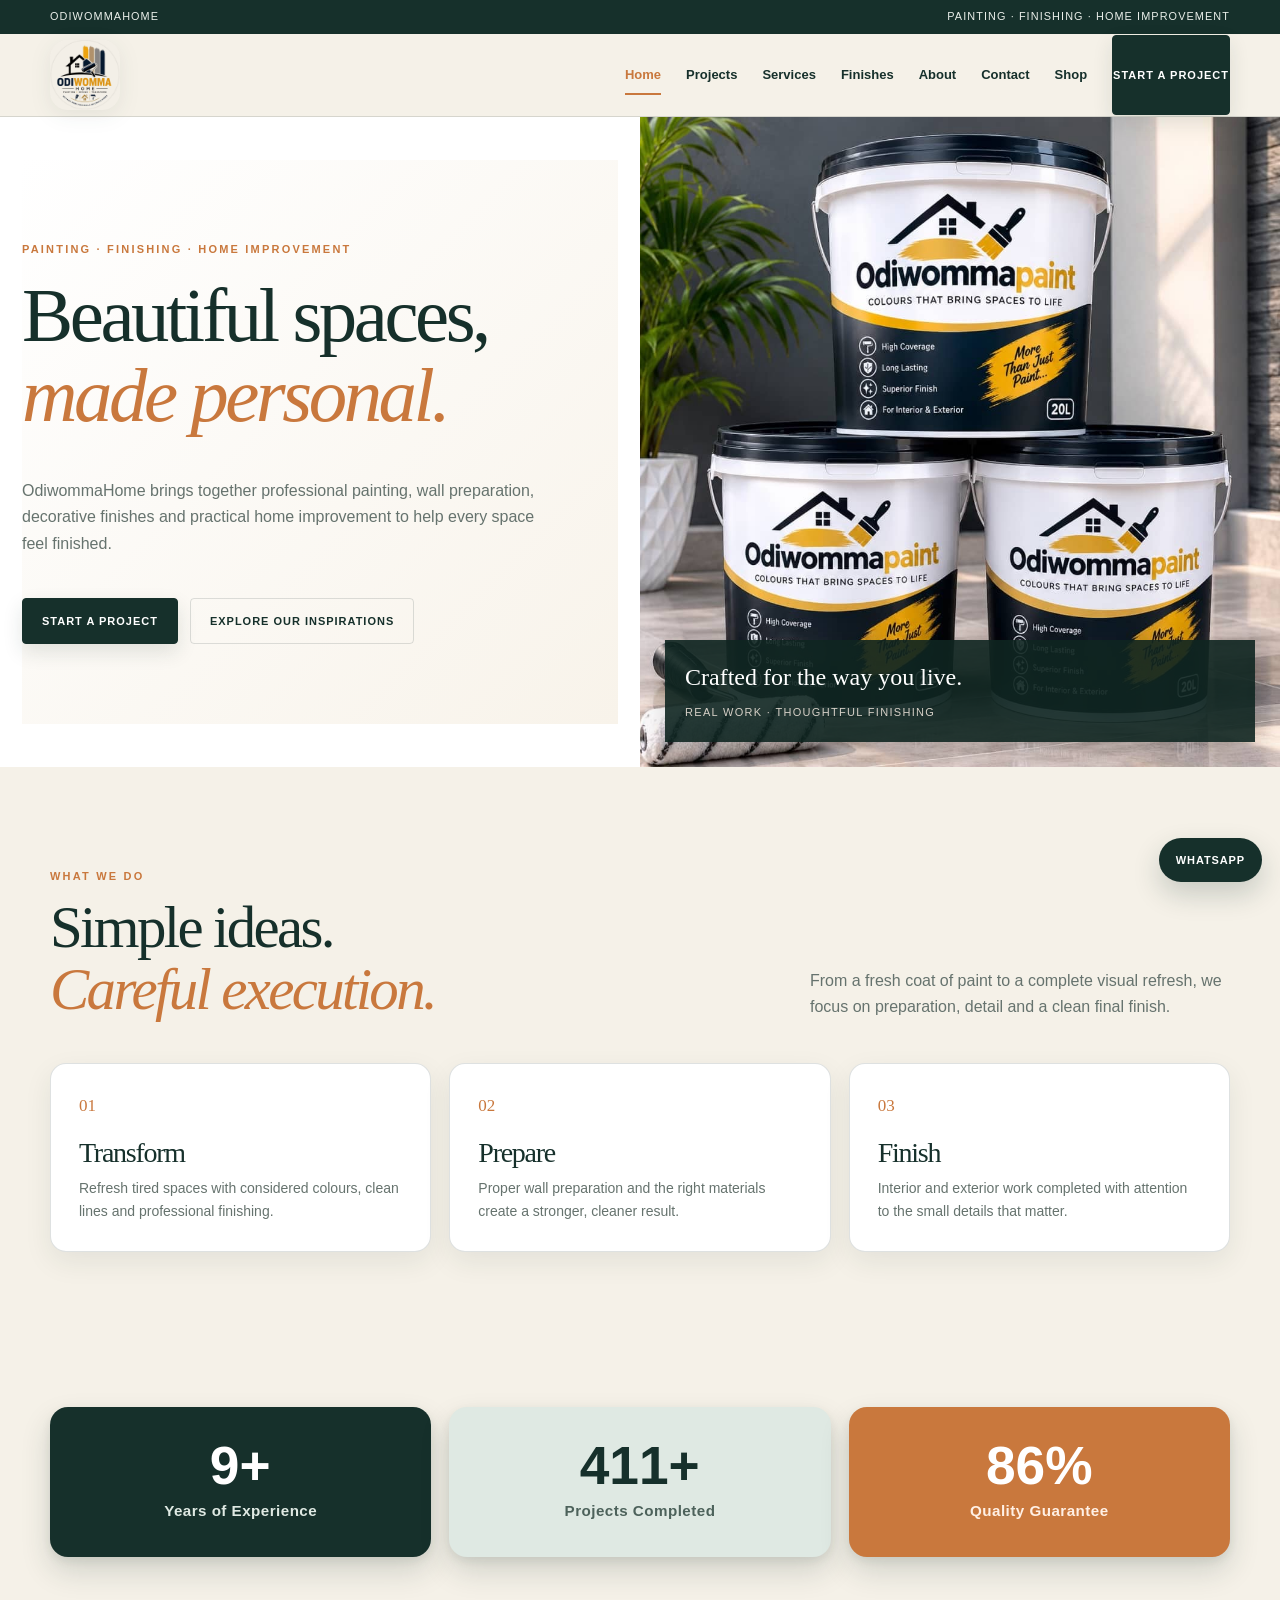
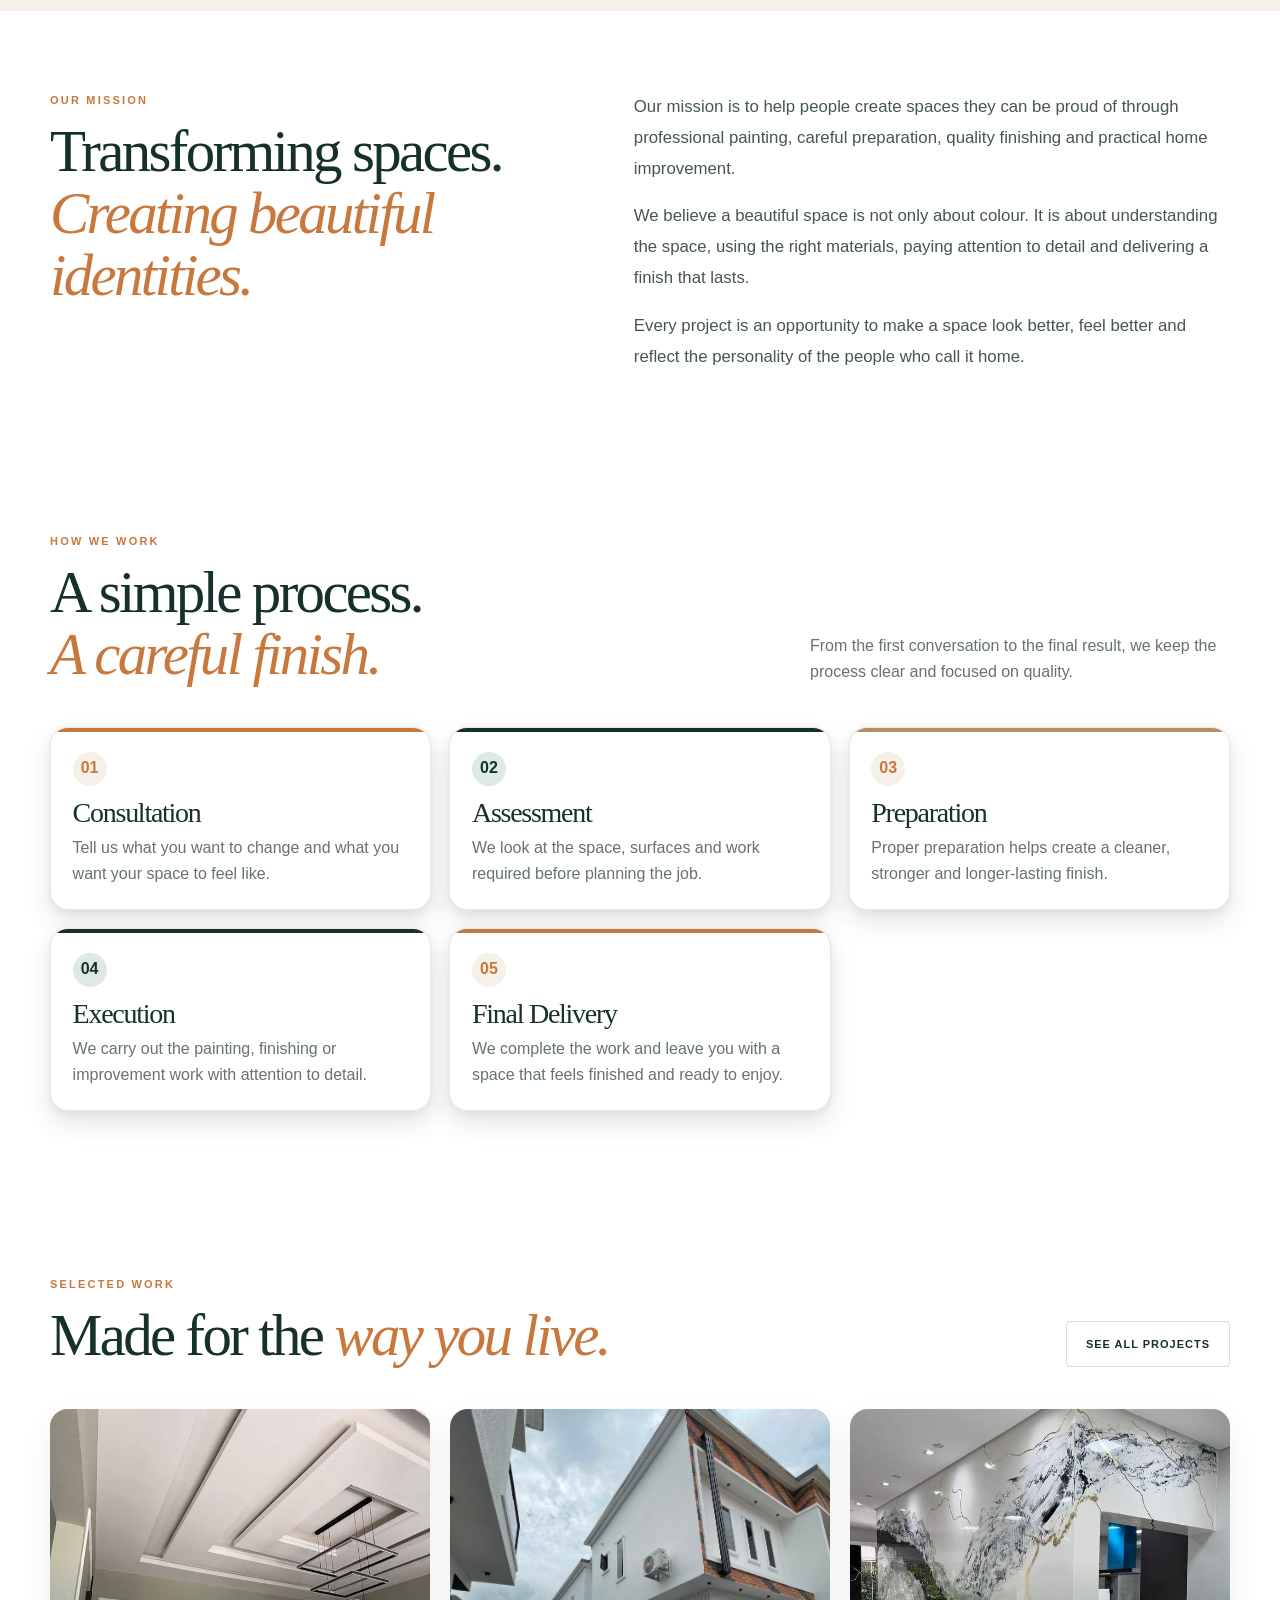
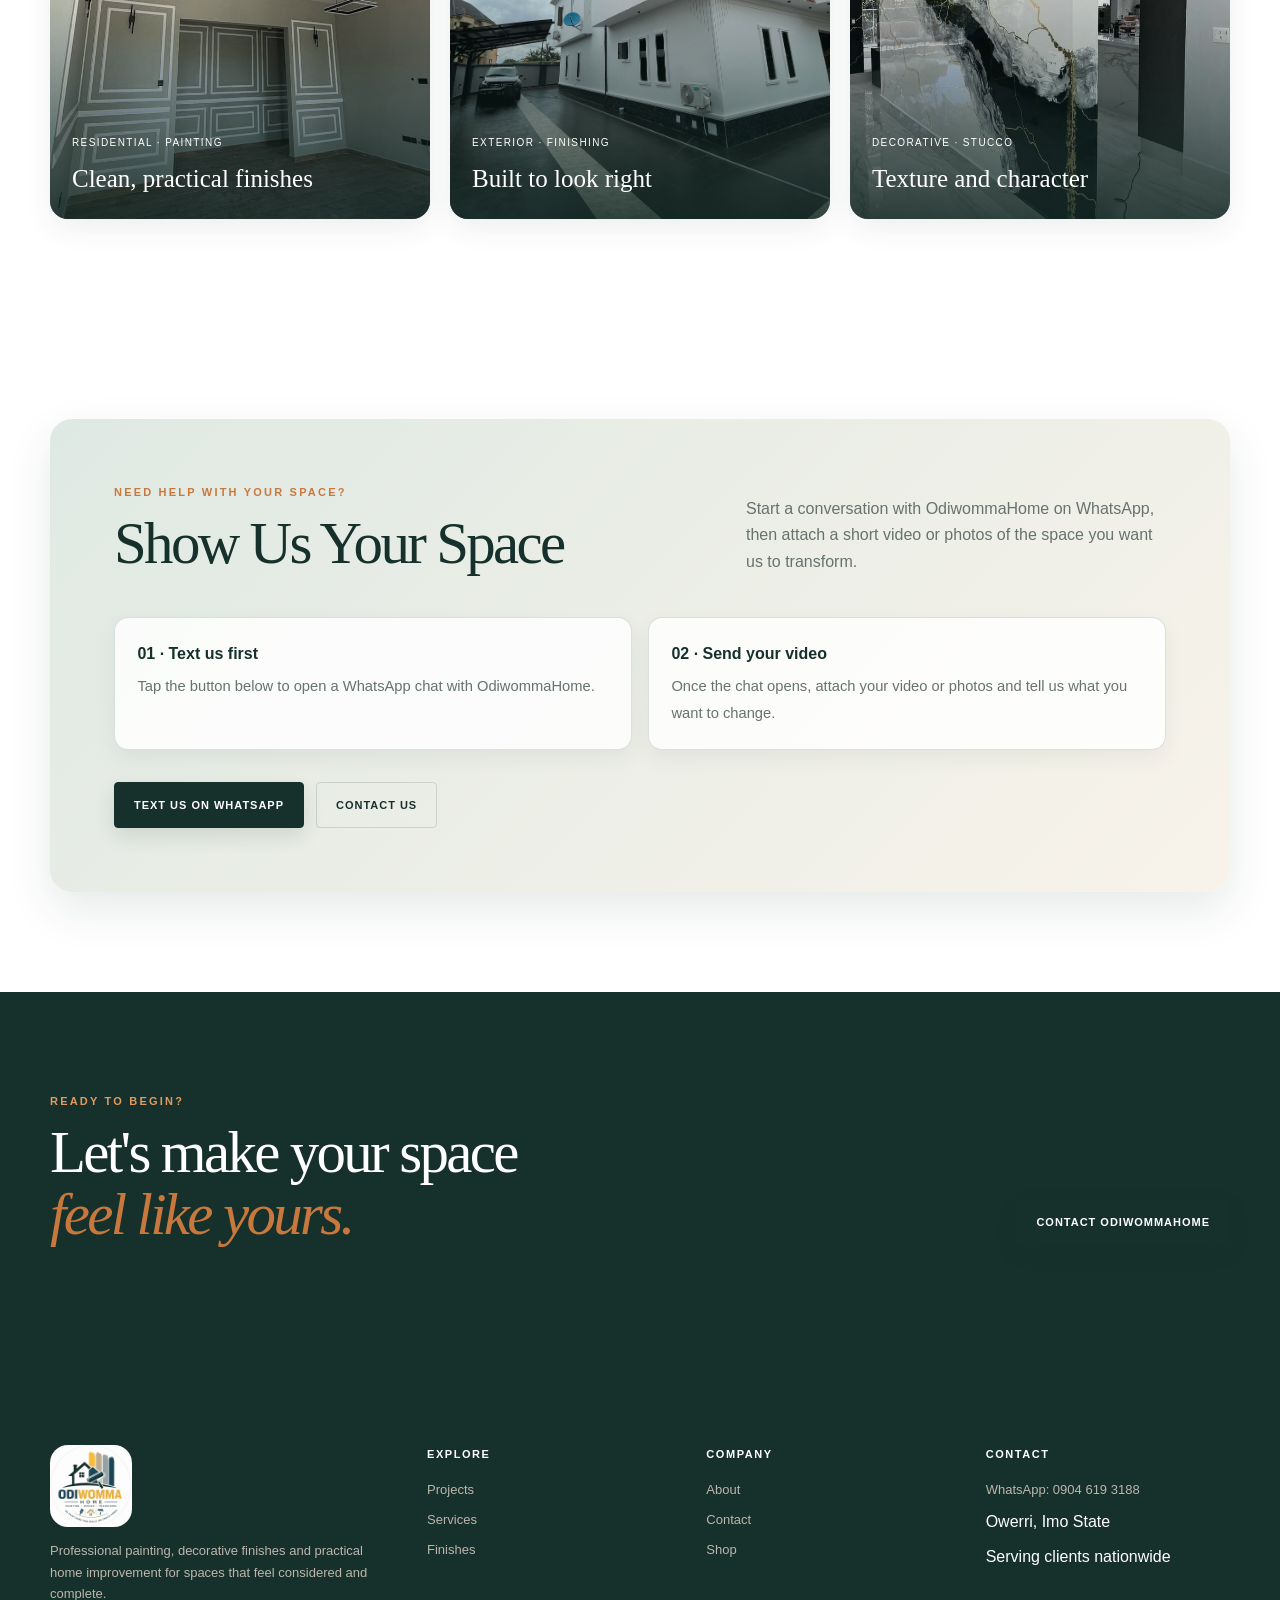
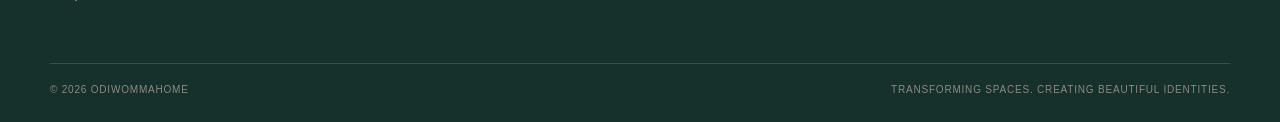
==== commit 08c7f22f: "Add files via upload" ====
--- a/index.html
+++ b/index.html
@@ -848,6 +848,37 @@
 @media (prefers-reduced-motion: reduce){
   .trust-number{transition:none;}
 }
+
+
+/* OdiwommaHome subtle card reveal animation */
+html.oh-card-reveal .process-card,
+html.oh-card-reveal .project-card{
+  opacity:0;
+  transform:translateY(24px);
+  transition:opacity .7s cubic-bezier(.22,.61,.36,1),
+             transform .7s cubic-bezier(.22,.61,.36,1);
+  transition-delay:var(--oh-reveal-delay,0ms);
+}
+
+html.oh-card-reveal .process-card.is-visible,
+html.oh-card-reveal .project-card.is-visible{
+  opacity:1;
+  transform:translateY(0);
+}
+
+.process-card.is-visible,
+.project-card.is-visible{
+  will-change:auto;
+}
+
+@media (prefers-reduced-motion:reduce){
+  html.oh-card-reveal .process-card,
+  html.oh-card-reveal .project-card{
+    opacity:1;
+    transform:none;
+    transition:none;
+  }
+}
 </style>
 
 </head>
@@ -1145,5 +1176,36 @@
 });
 </script>
 
+
+<script>
+/* OdiwommaHome subtle service/project card reveal */
+document.addEventListener("DOMContentLoaded", function () {
+  if (window.matchMedia && window.matchMedia("(prefers-reduced-motion: reduce)").matches) return;
+  if (!("IntersectionObserver" in window)) return;
+
+  const cards = Array.from(document.querySelectorAll(".process-card, .project-card"));
+  if (!cards.length) return;
+
+  document.documentElement.classList.add("oh-card-reveal");
+
+  const observer = new IntersectionObserver(function (entries) {
+    entries.forEach(function (entry) {
+      if (!entry.isIntersecting) return;
+      entry.target.classList.add("is-visible");
+      observer.unobserve(entry.target);
+    });
+  }, {
+    threshold: 0.15,
+    rootMargin: "0px 0px -45px 0px"
+  });
+
+  cards.forEach(function (card, index) {
+    const position = index % 3;
+    card.style.setProperty("--oh-reveal-delay", (position * 100) + "ms");
+    observer.observe(card);
+  });
+});
+</script>
+
 </body>
 </html>
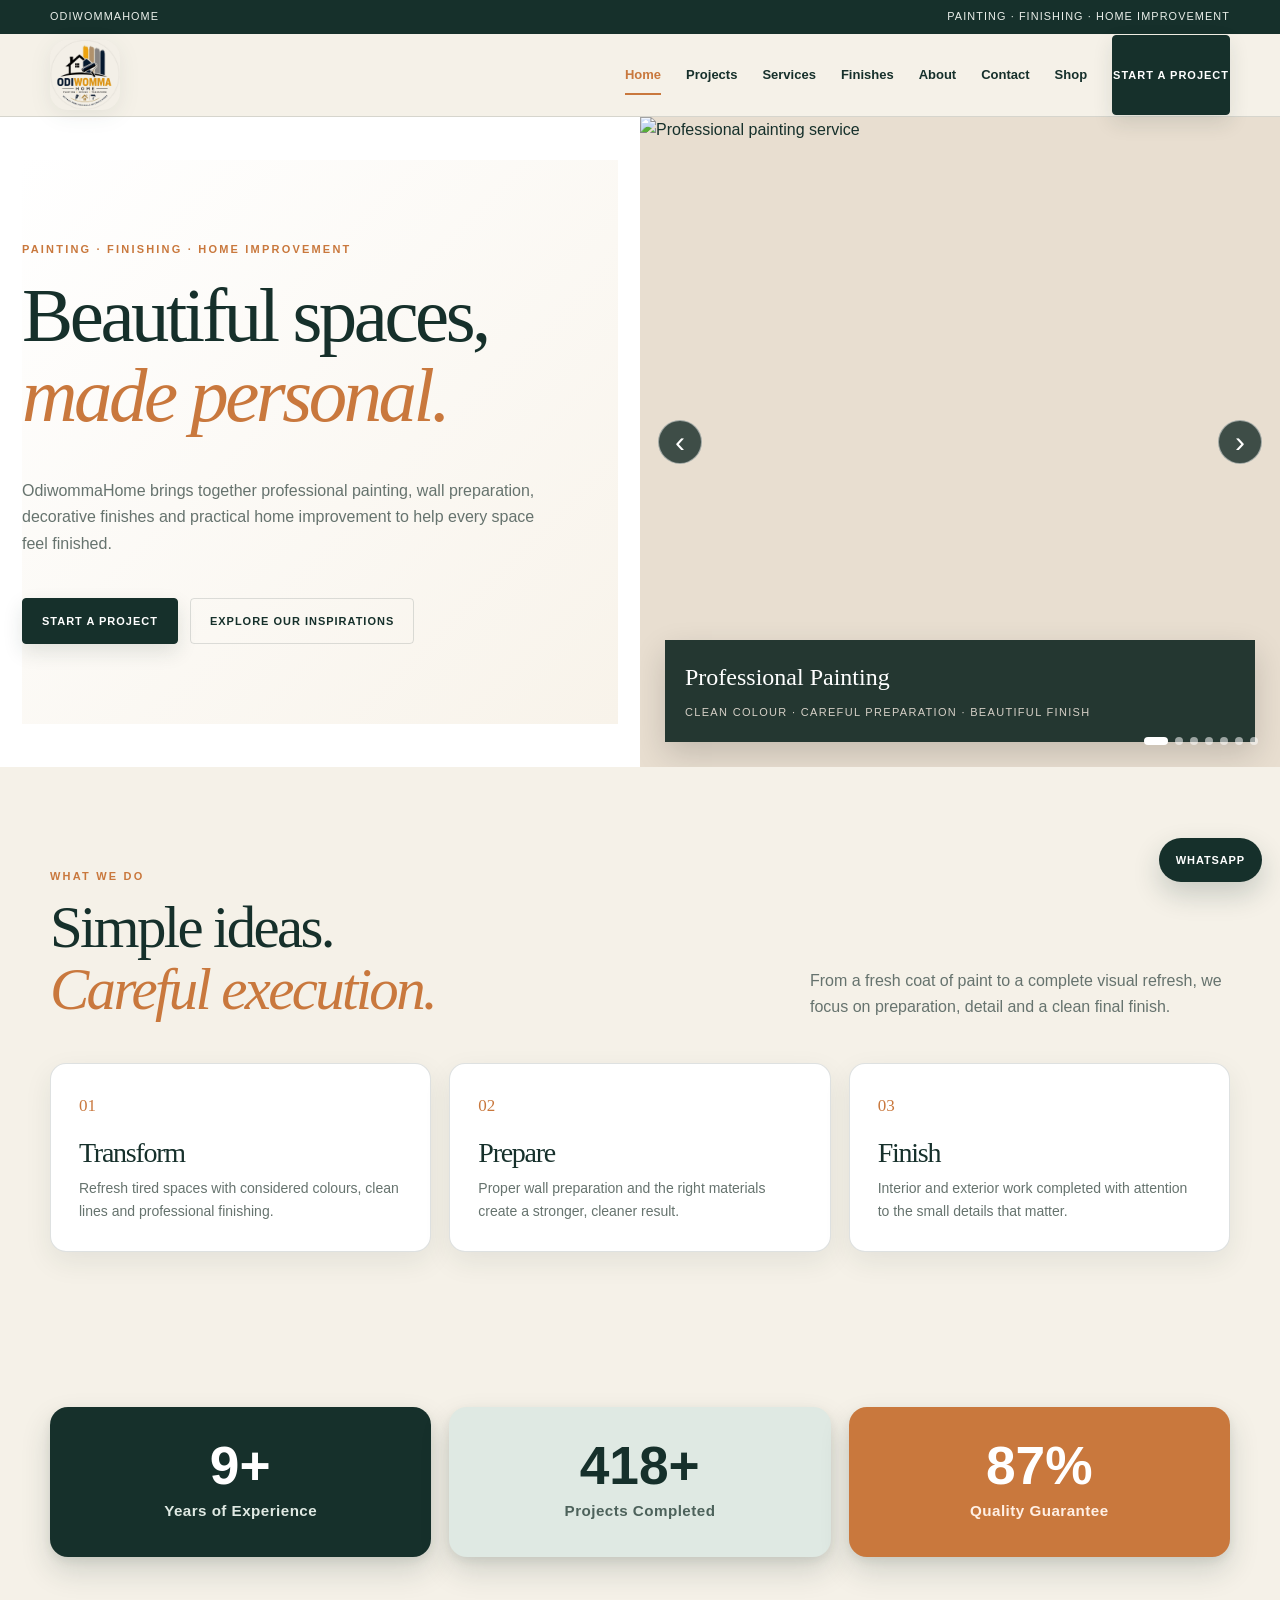
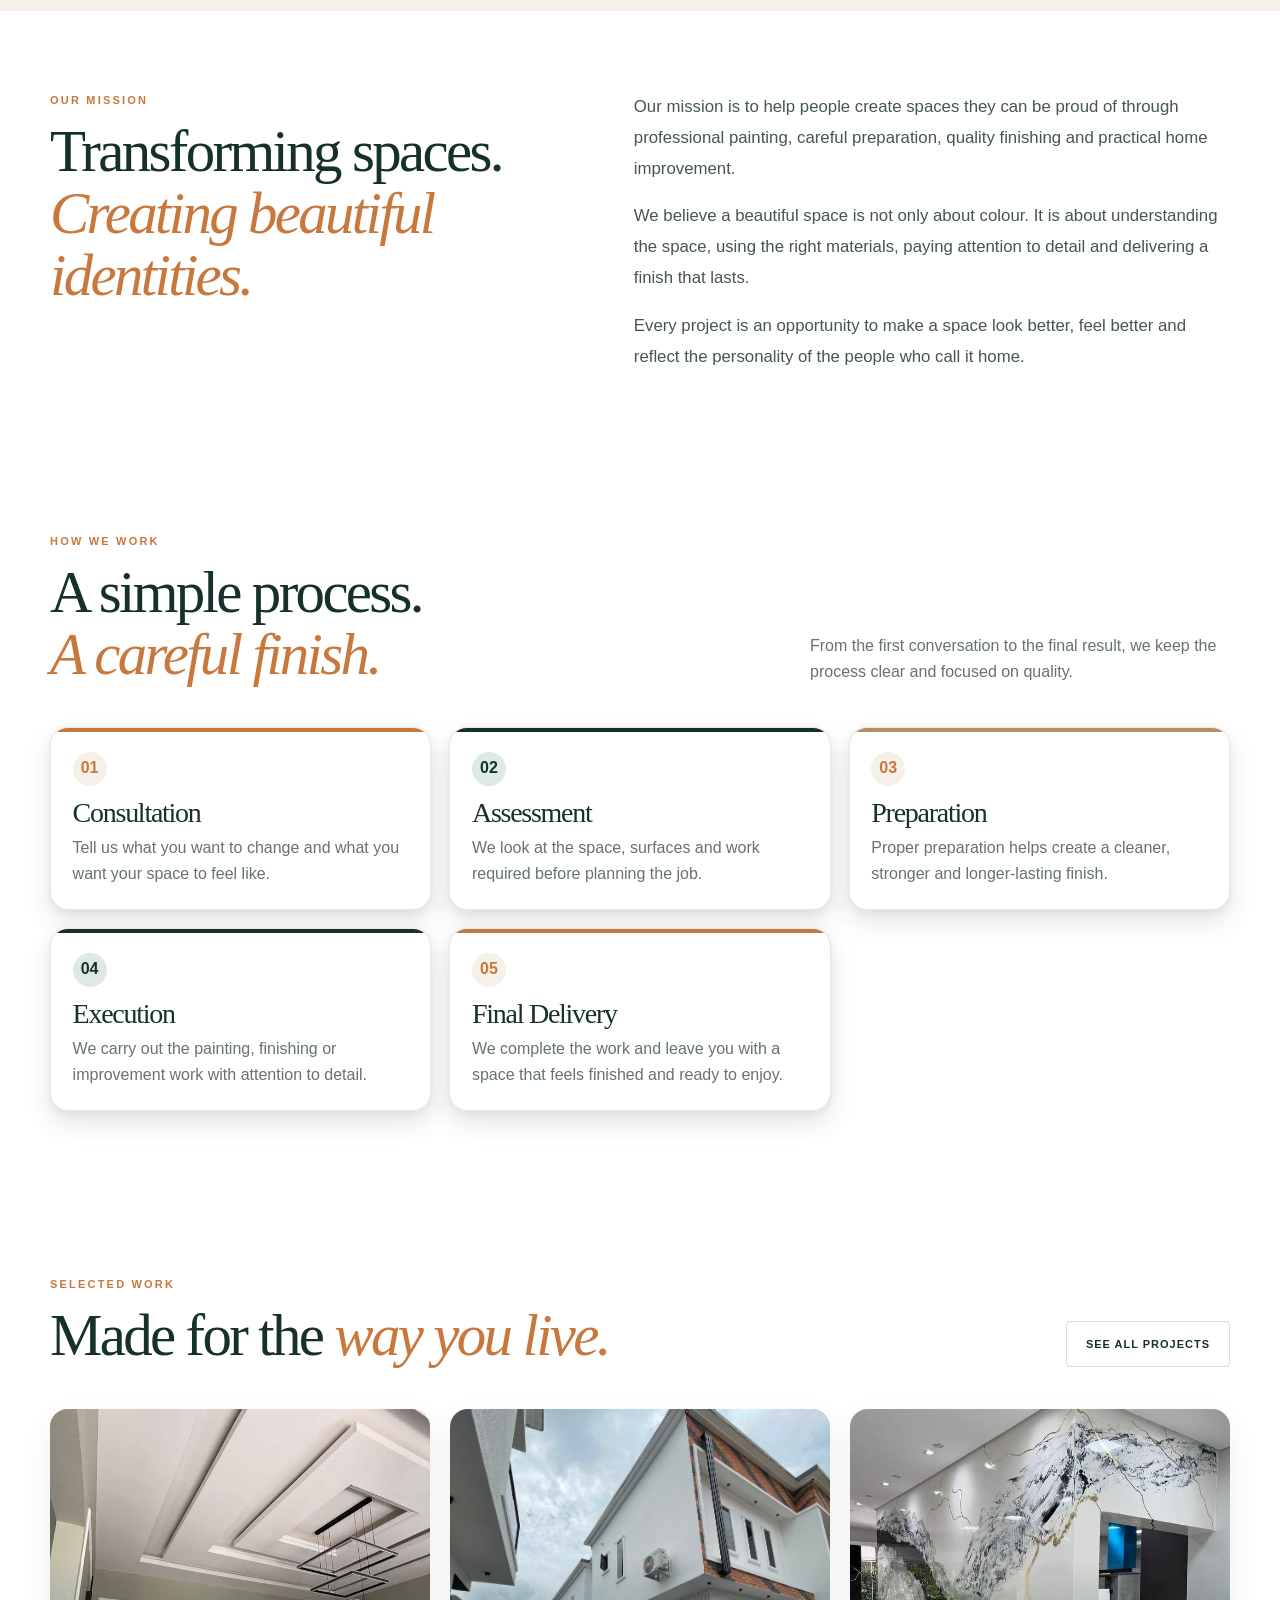
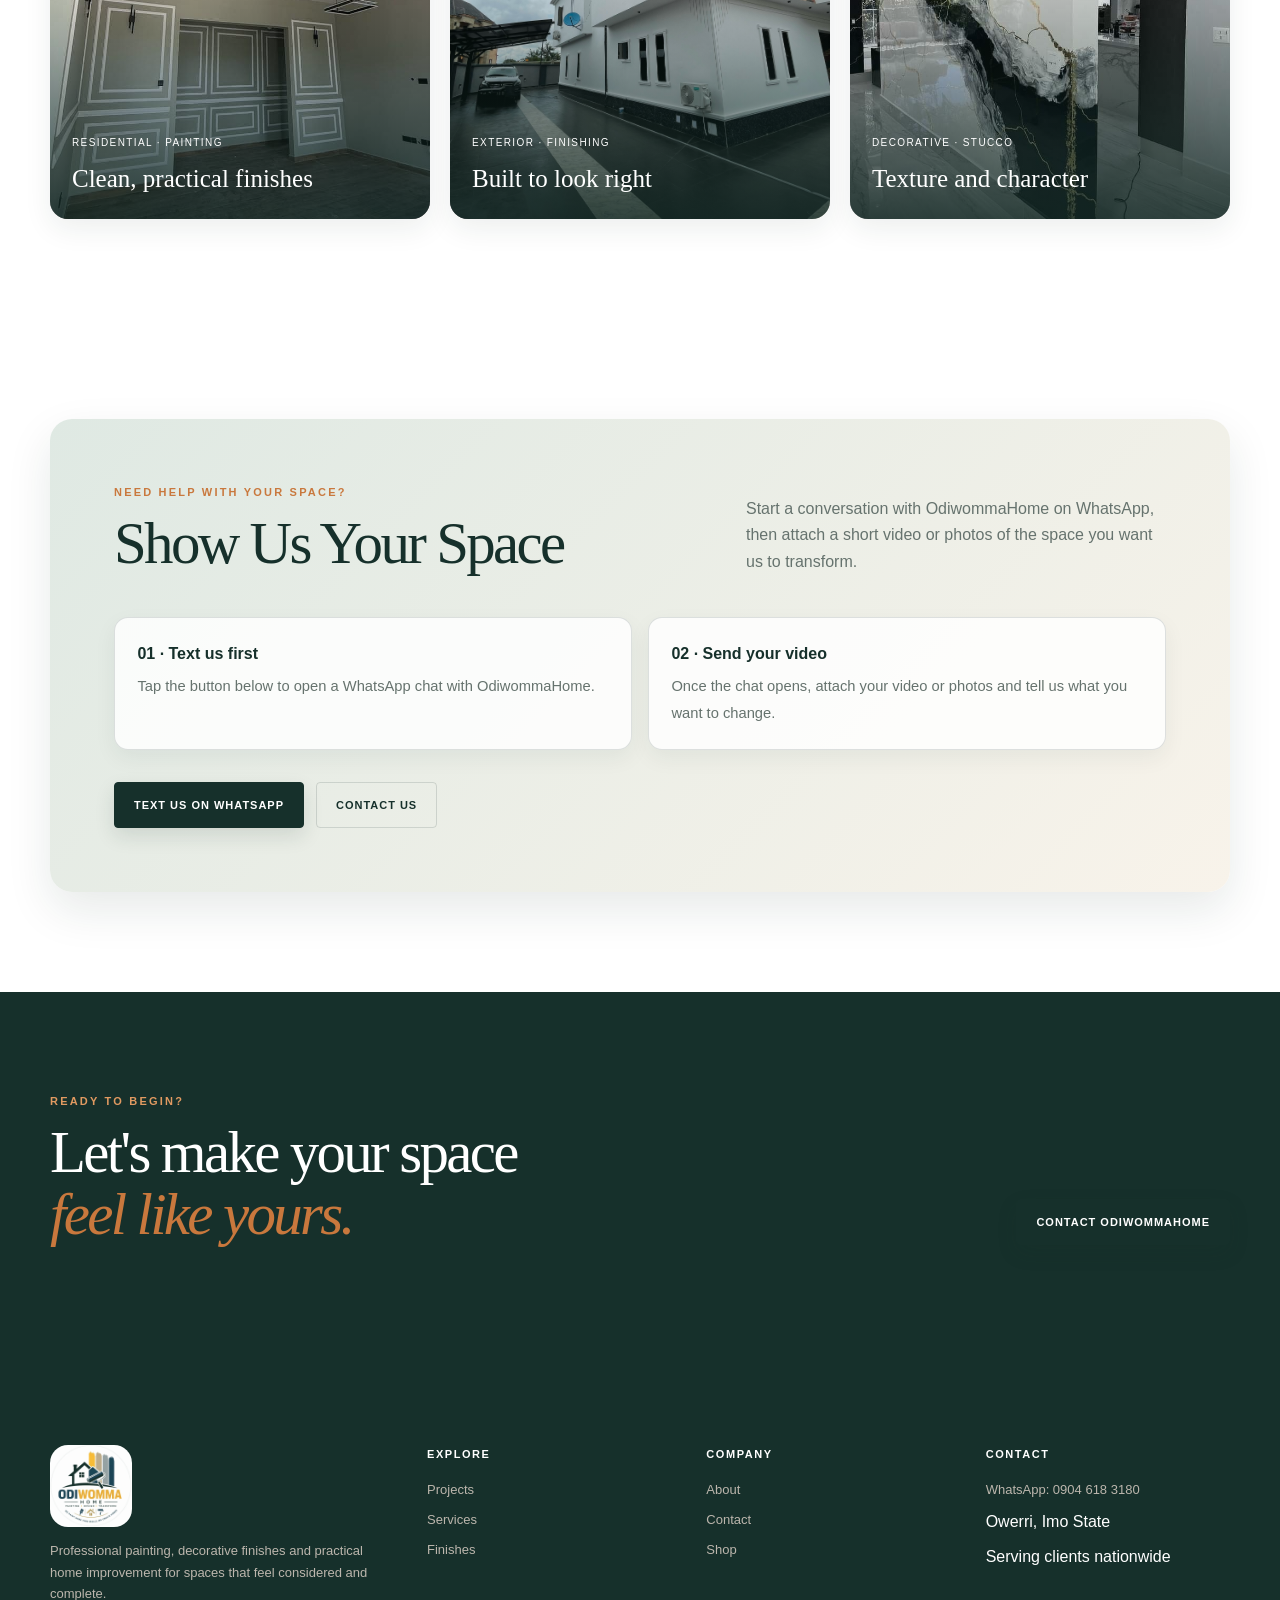
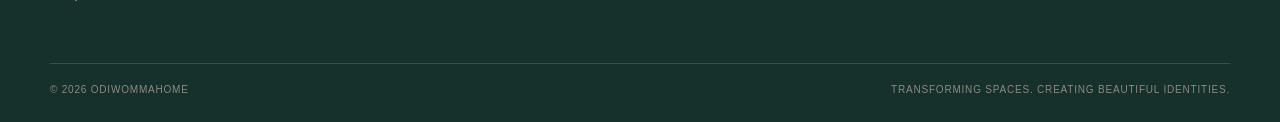
==== commit 4863e555: "Add files via upload" ====
--- a/index.html
+++ b/index.html
@@ -881,6 +881,24 @@
 }
 </style>
 
+
+<style>
+/* OdiwommaHome service hero slider */
+.oh-slider{position:relative;overflow:hidden;background:var(--oh-sand,#e8ded0);isolation:isolate;}
+.oh-slides,.oh-slide{position:absolute;inset:0;}
+.oh-slide{opacity:0;visibility:hidden;transform:scale(1.015);transition:opacity .75s ease,transform 1.1s ease,visibility .75s;}
+.oh-slide.is-active{opacity:1;visibility:visible;transform:scale(1);z-index:1;}
+.oh-slide>img{width:100%;height:100%;object-fit:cover;}
+.oh-slide .hero-overlay{z-index:2;}
+.oh-slider-btn{position:absolute;z-index:5;top:50%;transform:translateY(-50%);width:44px;height:44px;border-radius:50%;border:1px solid rgba(255,255,255,.5);background:rgba(15,37,33,.78);color:#fff;font-size:30px;line-height:1;display:grid;place-items:center;cursor:pointer;transition:.2s;}
+.oh-slider-btn:hover{background:var(--oh-accent,#c9783d);border-color:var(--oh-accent,#c9783d);}
+.oh-prev{left:18px}.oh-next{right:18px}
+.oh-dots{position:absolute;z-index:6;right:22px;bottom:22px;display:flex;gap:7px;align-items:center;}
+.oh-dots button{width:8px;height:8px;padding:0;border:0;border-radius:50%;background:rgba(255,255,255,.55);cursor:pointer;transition:.25s;}
+.oh-dots button.is-active{width:24px;border-radius:8px;background:#fff;}
+@media(max-width:600px){.oh-slider-btn{width:38px;height:38px;font-size:25px}.oh-prev{left:12px}.oh-next{right:12px}.oh-dots{right:14px;bottom:14px}.oh-slide .hero-overlay{inset:auto 14px 48px 14px;padding:15px 16px}.oh-slide .hero-overlay strong{font-size:21px}.oh-slide .hero-overlay span{font-size:9px}}
+@media(prefers-reduced-motion:reduce){.oh-slide{transition:none}.oh-slider-btn,.oh-dots button{transition:none}}
+</style>
 </head>
 <body>
 
@@ -908,9 +926,27 @@
       <a class="btn secondary" href="projects.html">Explore Our Inspirations</a>
     </div>
   </div>
-  <div class="hero-media">
-    <img src="project-2.jpg" alt="OdiwommaHome project">
-    <div class="hero-overlay"><strong>Crafted for the way you live.</strong><span>Real work · Thoughtful finishing</span></div>
+  <div class="hero-media oh-slider" aria-label="OdiwommaHome services showcase">
+    <div class="oh-slides">
+      <article class="oh-slide is-active"><img src="odwomma-hero-slider/painting.svg" alt="Professional painting service"><div class="hero-overlay"><strong>Professional Painting</strong><span>Clean colour · Careful preparation · Beautiful finish</span></div></article>
+      <article class="oh-slide"><img src="odwomma-hero-slider/finishes.svg" alt="Decorative finishes service"><div class="hero-overlay"><strong>Decorative Finishes</strong><span>Texture · Depth · Character</span></div></article>
+      <article class="oh-slide"><img src="odwomma-hero-slider/interior.svg" alt="Interior design service"><div class="hero-overlay"><strong>Interior Design</strong><span>Thoughtful spaces designed around you</span></div></article>
+      <article class="oh-slide"><img src="odwomma-hero-slider/exterior.svg" alt="Exterior design service"><div class="hero-overlay"><strong>Exterior Design</strong><span>Beautiful first impressions that last</span></div></article>
+      <article class="oh-slide"><img src="odwomma-hero-slider/furniture.svg" alt="Furniture and decor service"><div class="hero-overlay"><strong>Furniture &amp; Decor</strong><span>Comfort · Character · Finishing details</span></div></article>
+      <article class="oh-slide"><img src="odwomma-hero-slider/renovation.svg" alt="Home renovation service"><div class="hero-overlay"><strong>Home Renovation</strong><span>Practical upgrades with a clean finish</span></div></article>
+      <article class="oh-slide"><img src="odwomma-hero-slider/improvement.svg" alt="Home improvement service"><div class="hero-overlay"><strong>Home Improvement</strong><span>The details that make a space feel complete</span></div></article>
+    </div>
+    <button class="oh-slider-btn oh-prev" type="button" aria-label="Previous service">‹</button>
+    <button class="oh-slider-btn oh-next" type="button" aria-label="Next service">›</button>
+    <div class="oh-dots" role="tablist" aria-label="Service slides">
+      <button class="is-active" type="button" aria-label="Professional Painting" aria-selected="true"></button>
+      <button type="button" aria-label="Decorative Finishes" aria-selected="false"></button>
+      <button type="button" aria-label="Interior Design" aria-selected="false"></button>
+      <button type="button" aria-label="Exterior Design" aria-selected="false"></button>
+      <button type="button" aria-label="Furniture and Decor" aria-selected="false"></button>
+      <button type="button" aria-label="Home Renovation" aria-selected="false"></button>
+      <button type="button" aria-label="Home Improvement" aria-selected="false"></button>
+    </div>
   </div>
 </section>
 
@@ -1044,7 +1080,7 @@
     </div>
 
     <div class="actions">
-      <a class="btn" href="https://wa.me/2349046193188?text=Hello%20OdiwommaHome%2C%20I%20would%20like%20advice%20about%20my%20space." target="_blank" rel="noopener">
+      <a class="btn" href="https://wa.me/2349046183180?text=Hello%20OdiwommaHome%2C%20I%20would%20like%20advice%20about%20my%20space." target="_blank" rel="noopener">
         Text Us on WhatsApp
       </a>
       <a class="btn secondary" href="contact.html">Contact Us</a>
@@ -1089,7 +1125,7 @@
       <div>
         <div class="footer-title">Contact</div>
         <div class="footer-links">
-          <a href="https://wa.me/2349046193188" target="_blank" rel="noopener">WhatsApp: 0904 619 3188</a>
+          <a href="https://wa.me/2349046183180" target="_blank" rel="noopener">WhatsApp: 0904 618 3180</a>
           <span>Owerri, Imo State</span>
           <span>Serving clients nationwide</span>
         </div>
@@ -1101,7 +1137,7 @@
     </div>
   </div>
 </footer>
-<a class="whatsapp" href="https://wa.me/2349046193188" target="_blank" rel="noopener">WhatsApp</a>
+<a class="whatsapp" href="https://wa.me/2349046183180" target="_blank" rel="noopener">WhatsApp</a>
 
 <script src="script.js"></script>
 <script>
@@ -1207,5 +1243,30 @@
 });
 </script>
 
+
+<script>
+(function(){
+  const slider=document.querySelector('.oh-slider');
+  if(!slider) return;
+  const slides=[...slider.querySelectorAll('.oh-slide')];
+  const dots=[...slider.querySelectorAll('.oh-dots button')];
+  const prev=slider.querySelector('.oh-prev');
+  const next=slider.querySelector('.oh-next');
+  let index=0,timer;
+  function show(i){
+    index=(i+slides.length)%slides.length;
+    slides.forEach((s,n)=>s.classList.toggle('is-active',n===index));
+    dots.forEach((d,n)=>{d.classList.toggle('is-active',n===index);d.setAttribute('aria-selected',n===index?'true':'false');});
+  }
+  function start(){clearInterval(timer);if(!window.matchMedia('(prefers-reduced-motion: reduce)').matches) timer=setInterval(()=>show(index+1),6000);}
+  prev.addEventListener('click',()=>{show(index-1);start();});
+  next.addEventListener('click',()=>{show(index+1);start();});
+  dots.forEach((d,n)=>d.addEventListener('click',()=>{show(n);start();}));
+  slider.addEventListener('mouseenter',()=>clearInterval(timer));
+  slider.addEventListener('mouseleave',start);
+  document.addEventListener('visibilitychange',()=>document.hidden?clearInterval(timer):start());
+  start();
+})();
+</script>
 </body>
 </html>
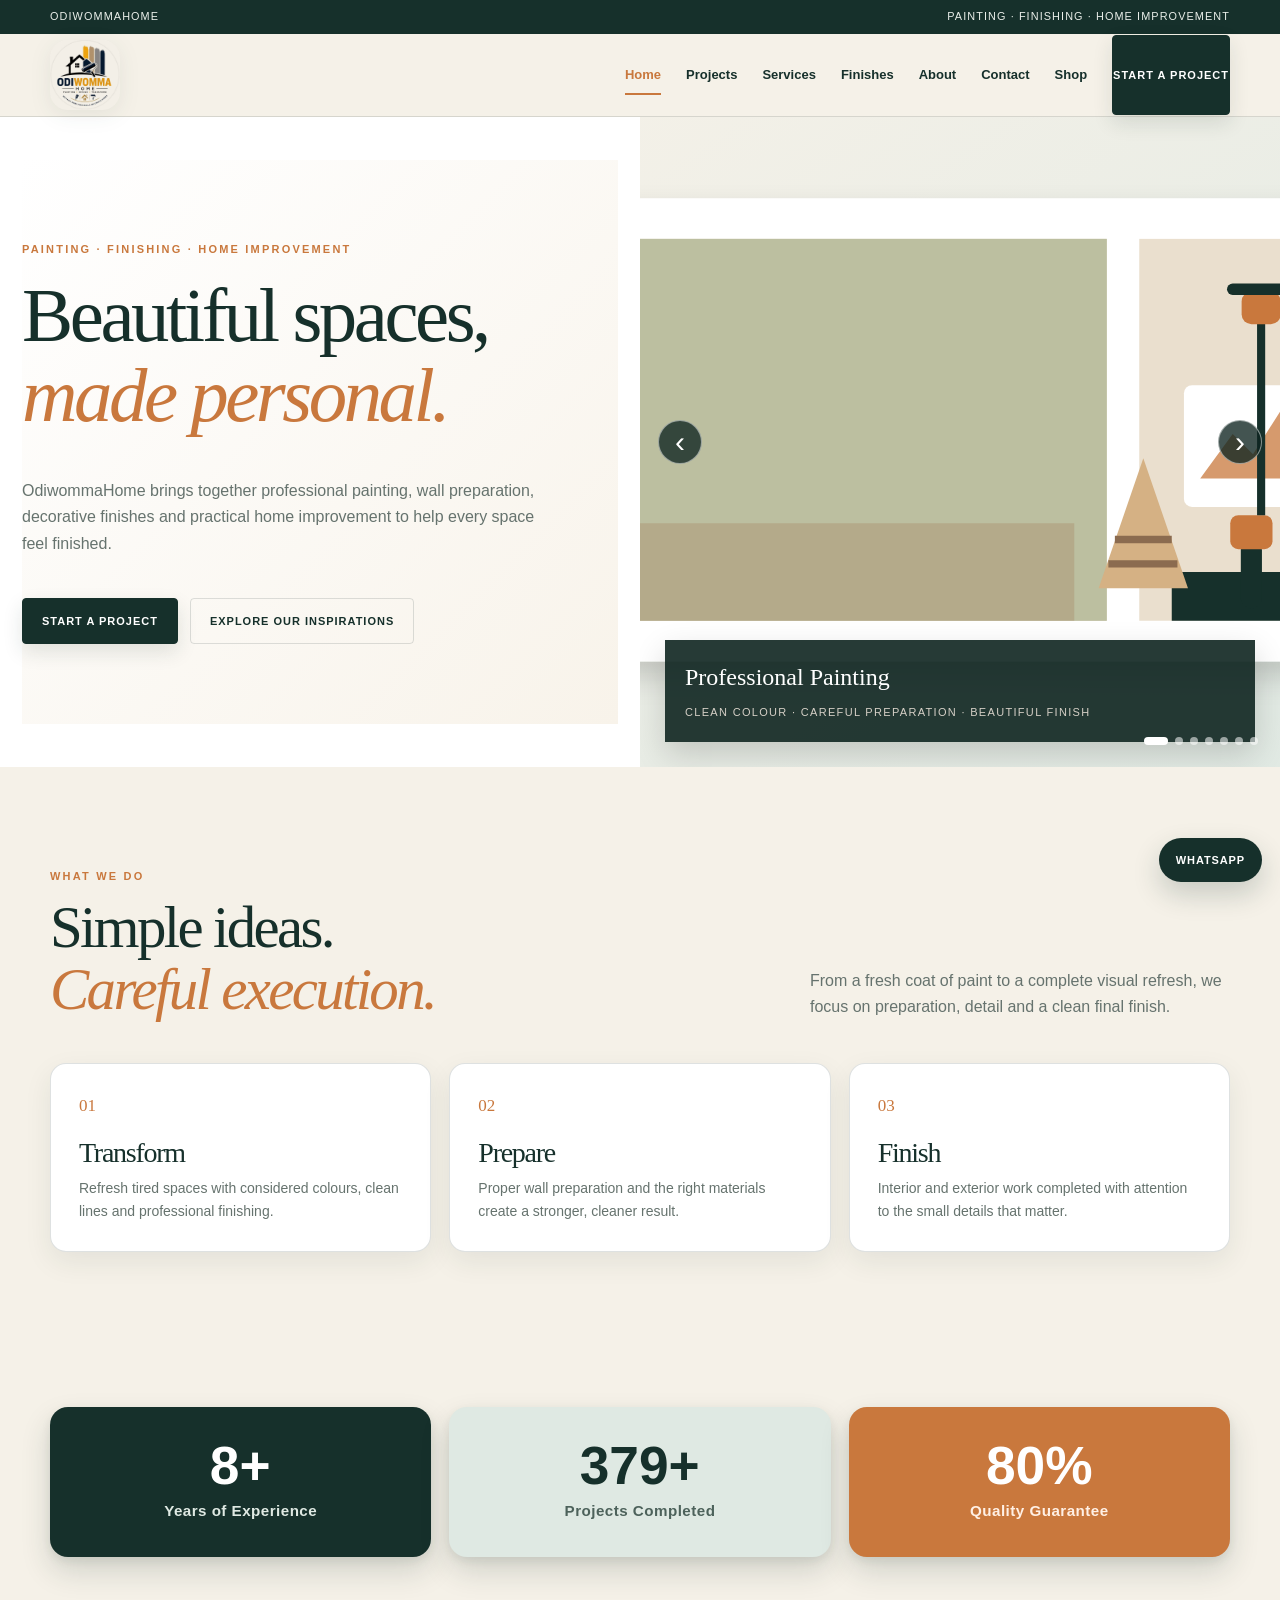
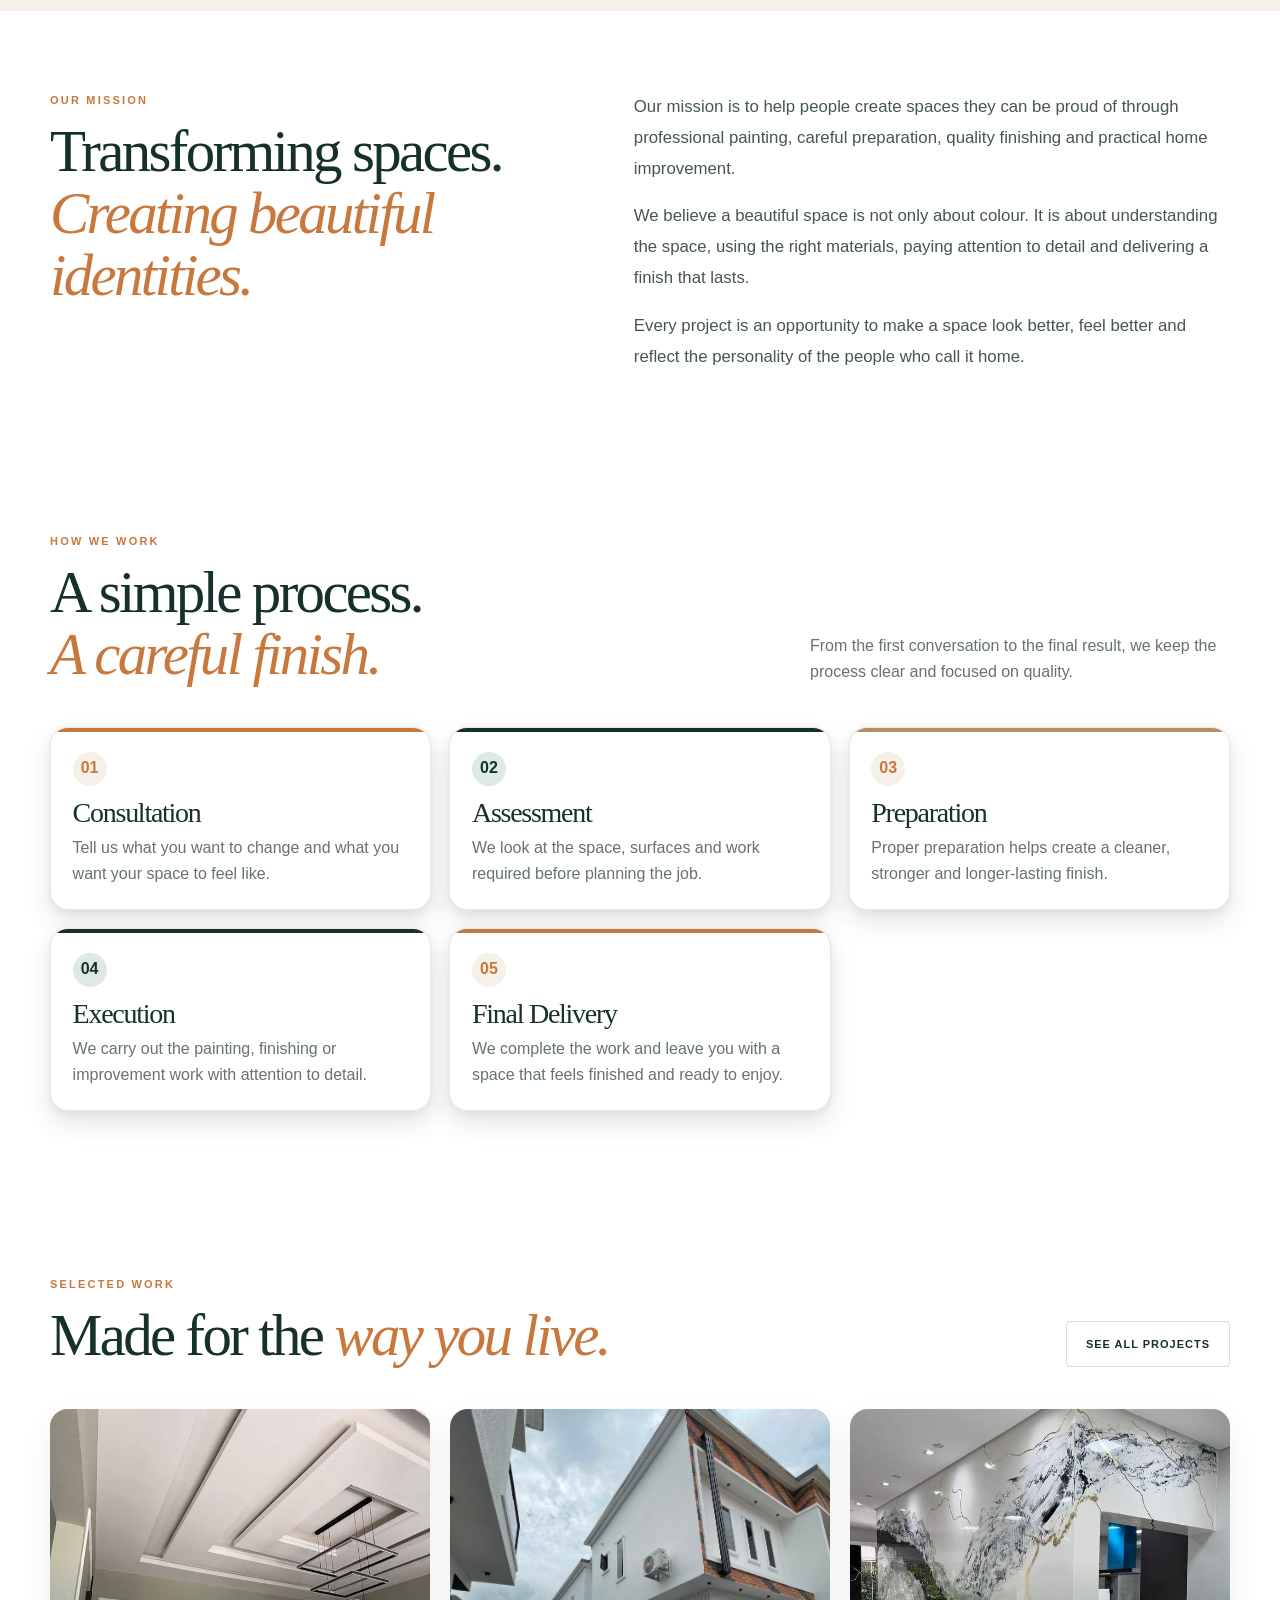
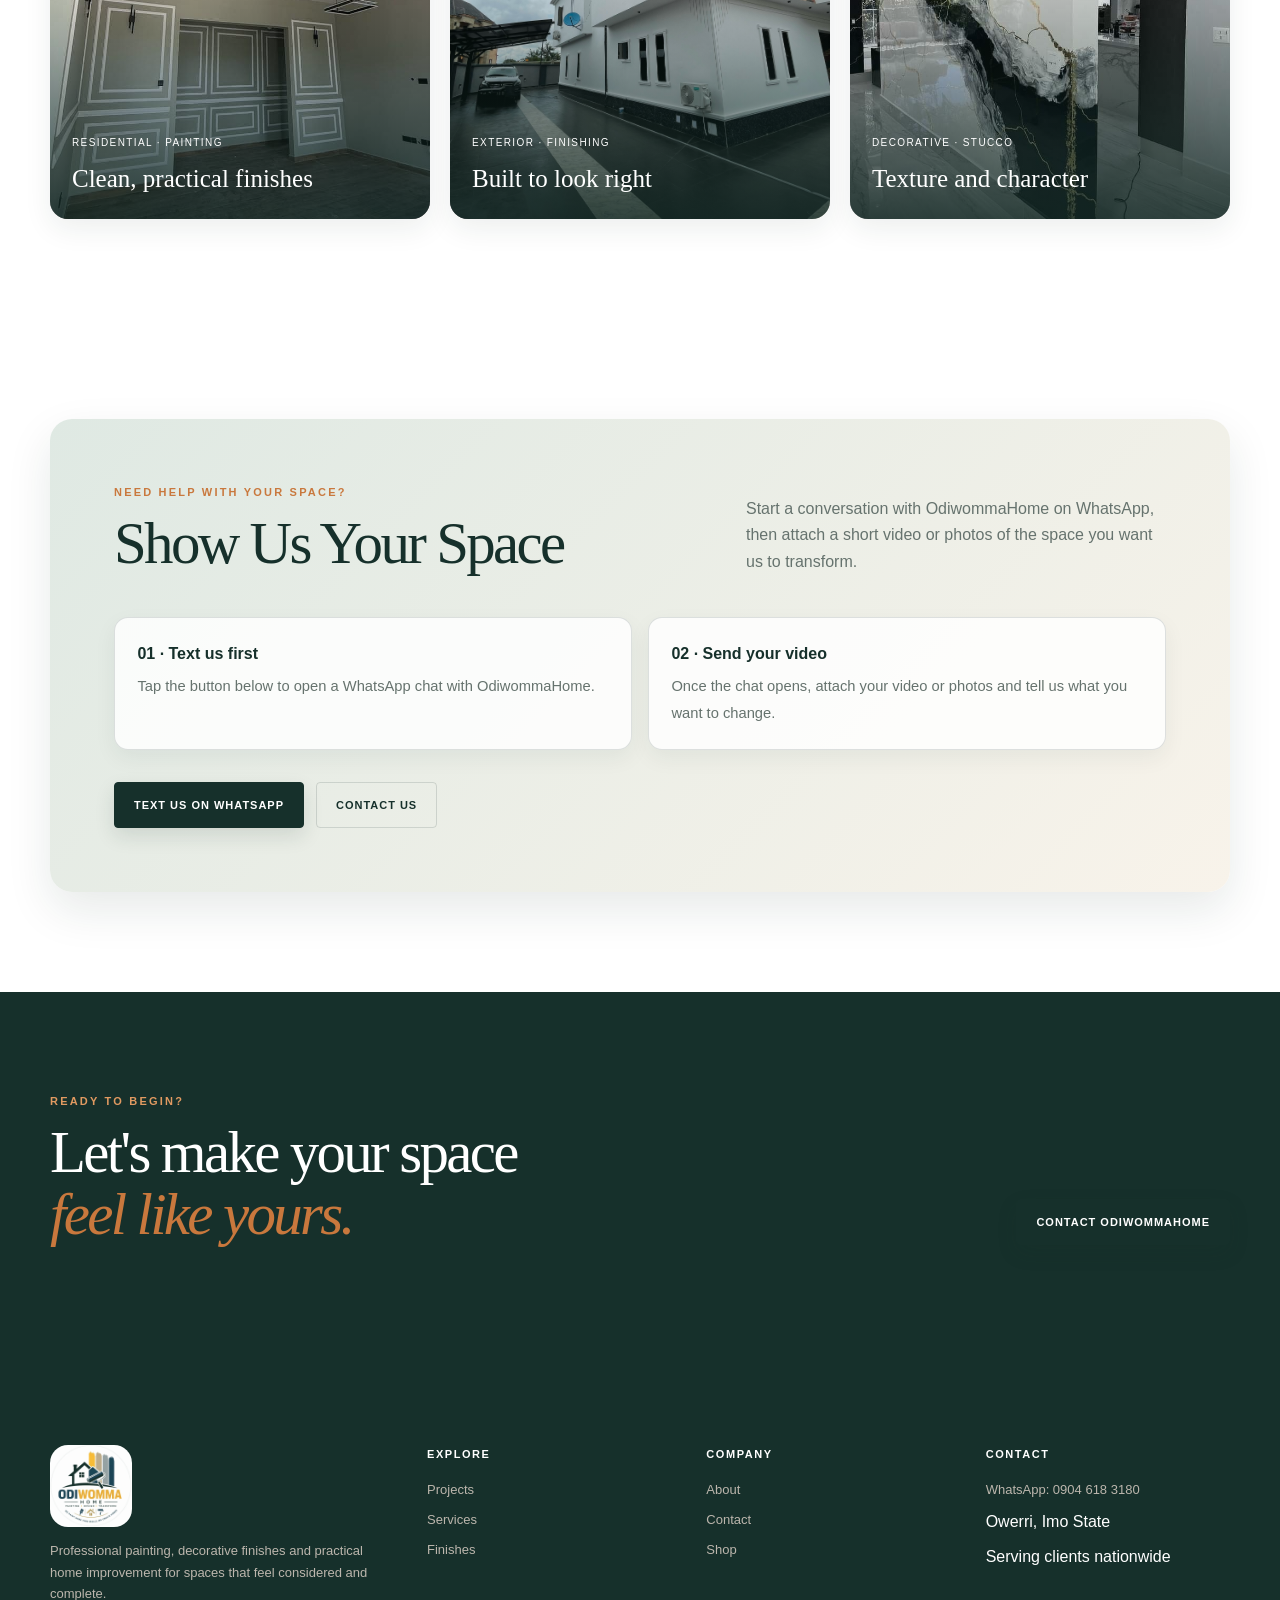
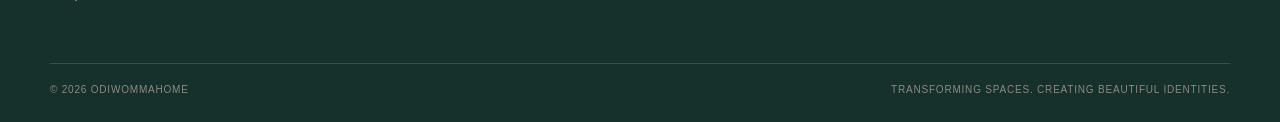
==== commit ec356e01: "Add files via upload" ====
--- a/index.html
+++ b/index.html
@@ -928,13 +928,13 @@
   </div>
   <div class="hero-media oh-slider" aria-label="OdiwommaHome services showcase">
     <div class="oh-slides">
-      <article class="oh-slide is-active"><img src="odwomma-hero-slider/painting.svg" alt="Professional painting service"><div class="hero-overlay"><strong>Professional Painting</strong><span>Clean colour · Careful preparation · Beautiful finish</span></div></article>
-      <article class="oh-slide"><img src="odwomma-hero-slider/finishes.svg" alt="Decorative finishes service"><div class="hero-overlay"><strong>Decorative Finishes</strong><span>Texture · Depth · Character</span></div></article>
-      <article class="oh-slide"><img src="odwomma-hero-slider/interior.svg" alt="Interior design service"><div class="hero-overlay"><strong>Interior Design</strong><span>Thoughtful spaces designed around you</span></div></article>
-      <article class="oh-slide"><img src="odwomma-hero-slider/exterior.svg" alt="Exterior design service"><div class="hero-overlay"><strong>Exterior Design</strong><span>Beautiful first impressions that last</span></div></article>
-      <article class="oh-slide"><img src="odwomma-hero-slider/furniture.svg" alt="Furniture and decor service"><div class="hero-overlay"><strong>Furniture &amp; Decor</strong><span>Comfort · Character · Finishing details</span></div></article>
-      <article class="oh-slide"><img src="odwomma-hero-slider/renovation.svg" alt="Home renovation service"><div class="hero-overlay"><strong>Home Renovation</strong><span>Practical upgrades with a clean finish</span></div></article>
-      <article class="oh-slide"><img src="odwomma-hero-slider/improvement.svg" alt="Home improvement service"><div class="hero-overlay"><strong>Home Improvement</strong><span>The details that make a space feel complete</span></div></article>
+      <article class="oh-slide is-active"><img src="[data-uri]" alt="Professional painting service"><div class="hero-overlay"><strong>Professional Painting</strong><span>Clean colour · Careful preparation · Beautiful finish</span></div></article>
+      <article class="oh-slide"><img src="[data-uri]" alt="Decorative finishes service"><div class="hero-overlay"><strong>Decorative Finishes</strong><span>Texture · Depth · Character</span></div></article>
+      <article class="oh-slide"><img src="[data-uri]" alt="Interior design service"><div class="hero-overlay"><strong>Interior Design</strong><span>Thoughtful spaces designed around you</span></div></article>
+      <article class="oh-slide"><img src="[data-uri]" alt="Exterior design service"><div class="hero-overlay"><strong>Exterior Design</strong><span>Beautiful first impressions that last</span></div></article>
+      <article class="oh-slide"><img src="[data-uri]" alt="Furniture and decor service"><div class="hero-overlay"><strong>Furniture &amp; Decor</strong><span>Comfort · Character · Finishing details</span></div></article>
+      <article class="oh-slide"><img src="[data-uri]" alt="Home renovation service"><div class="hero-overlay"><strong>Home Renovation</strong><span>Practical upgrades with a clean finish</span></div></article>
+      <article class="oh-slide"><img src="[data-uri]" alt="Home improvement service"><div class="hero-overlay"><strong>Home Improvement</strong><span>The details that make a space feel complete</span></div></article>
     </div>
     <button class="oh-slider-btn oh-prev" type="button" aria-label="Previous service">‹</button>
     <button class="oh-slider-btn oh-next" type="button" aria-label="Next service">›</button>
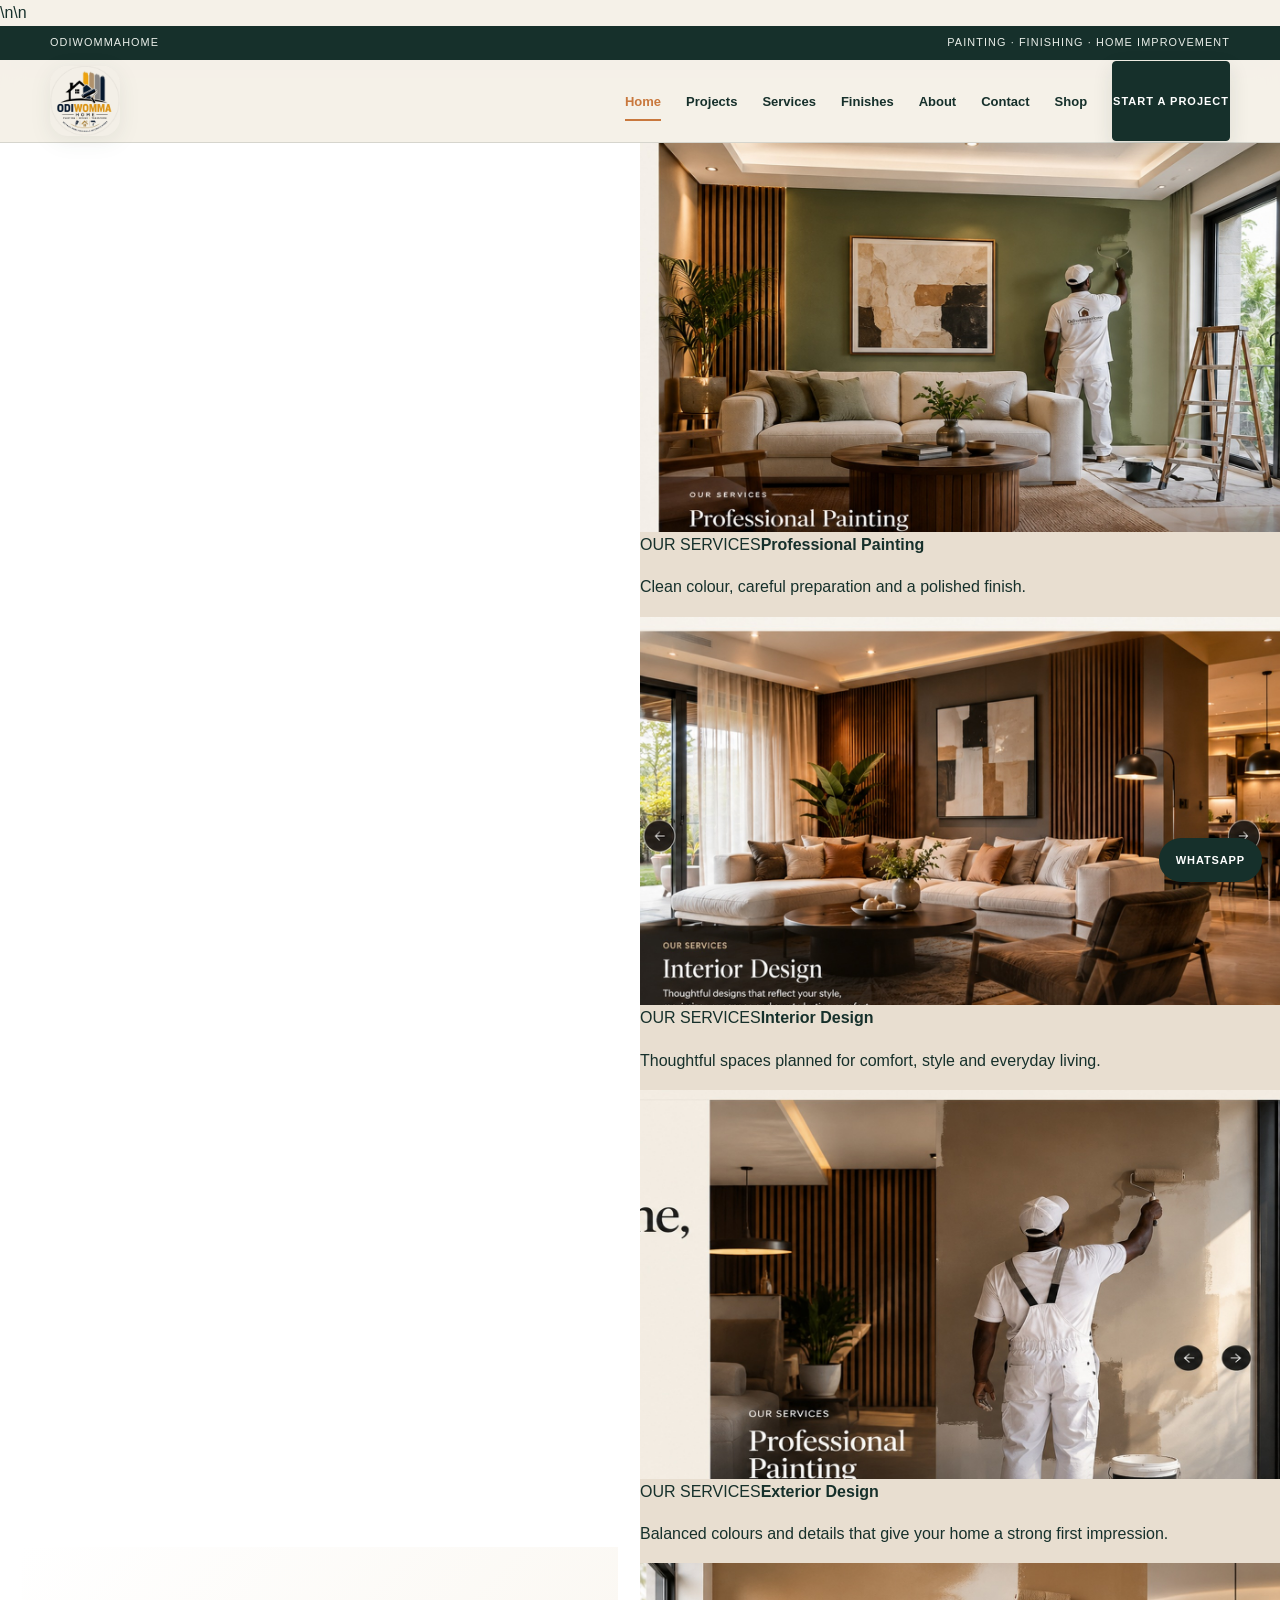
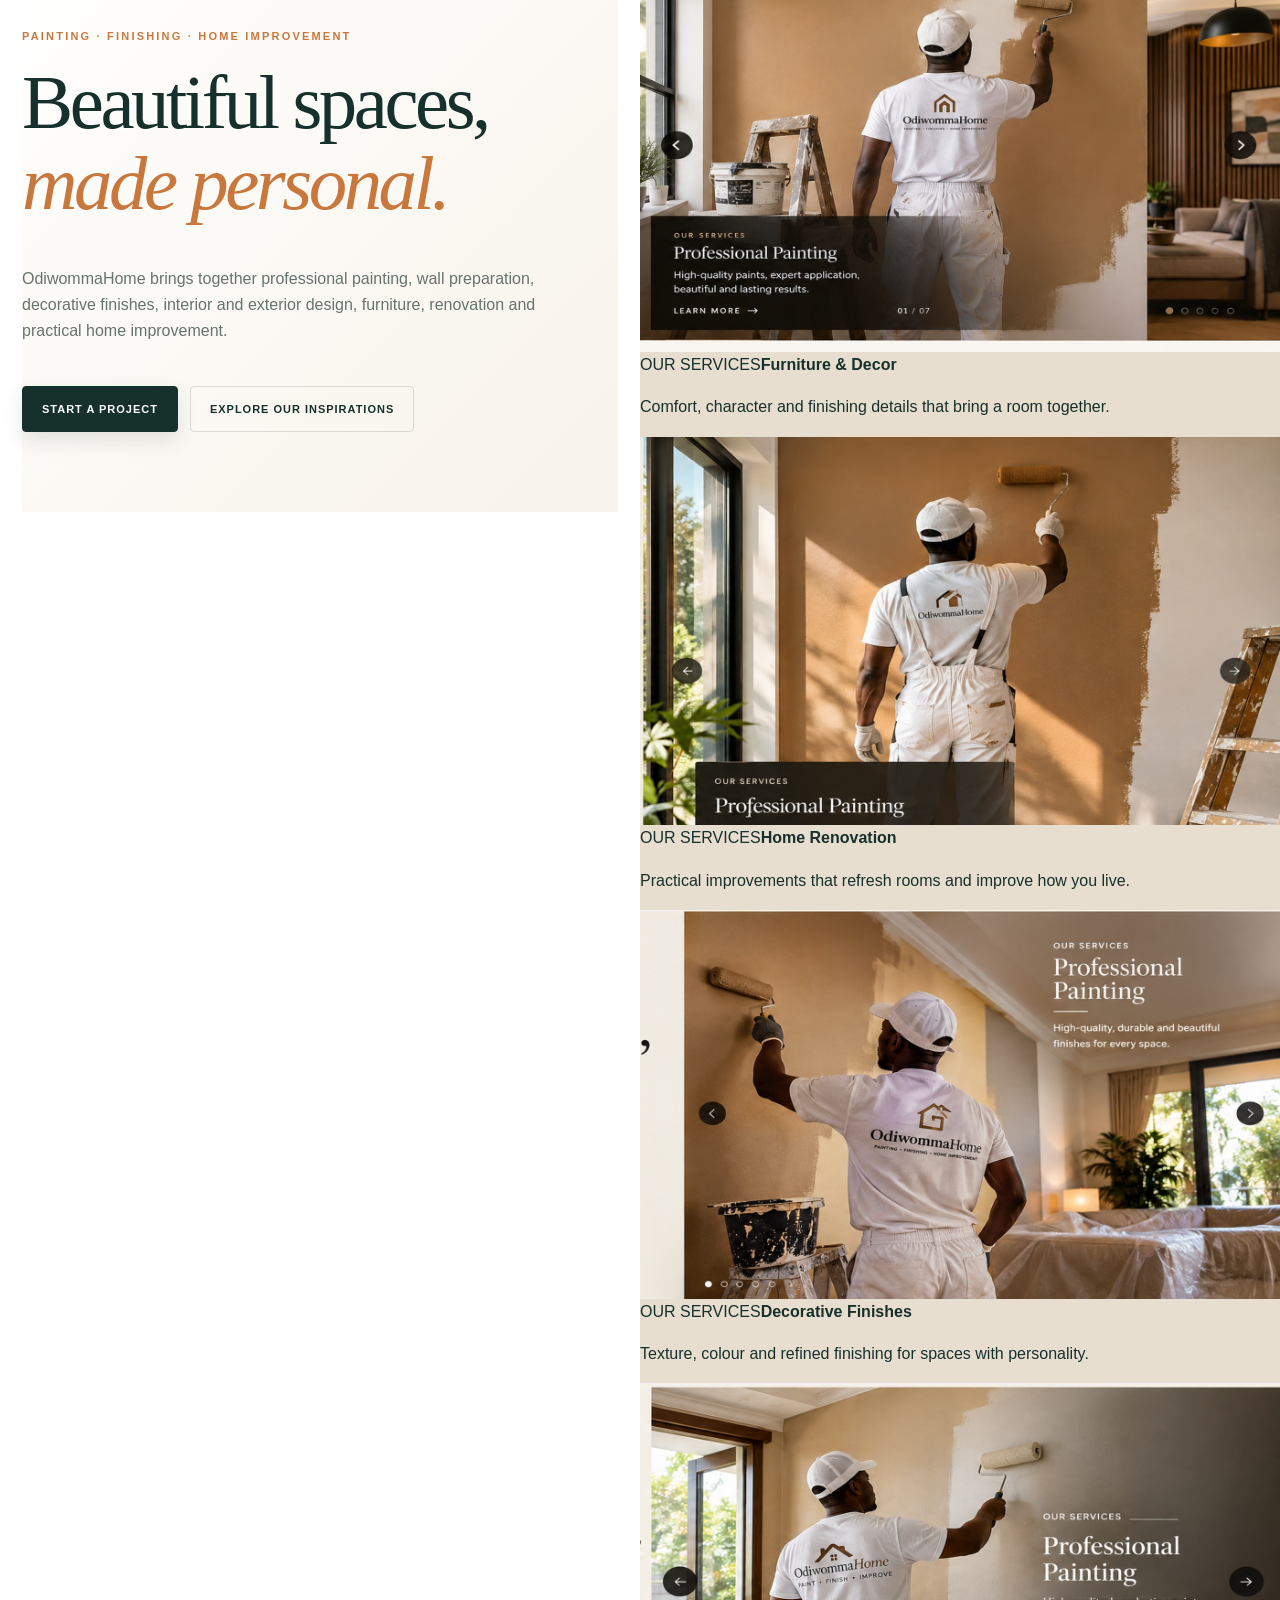
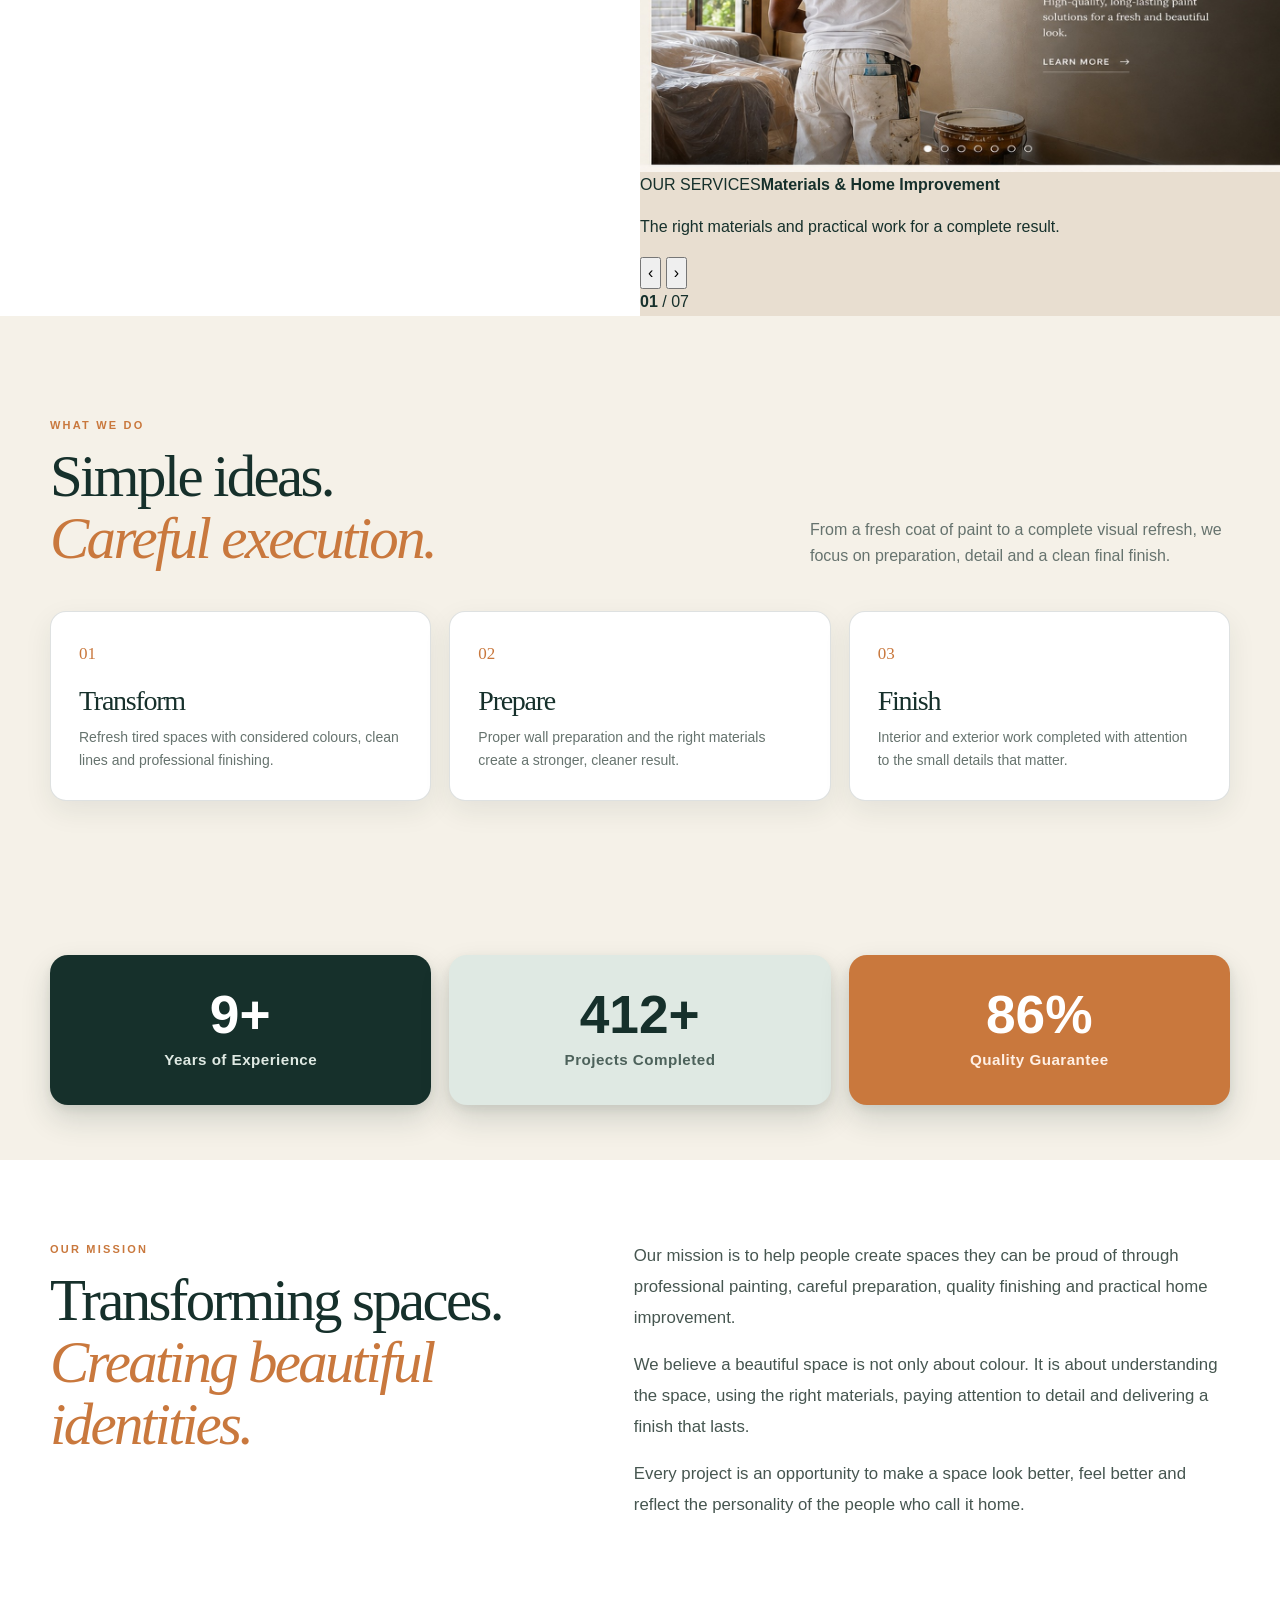
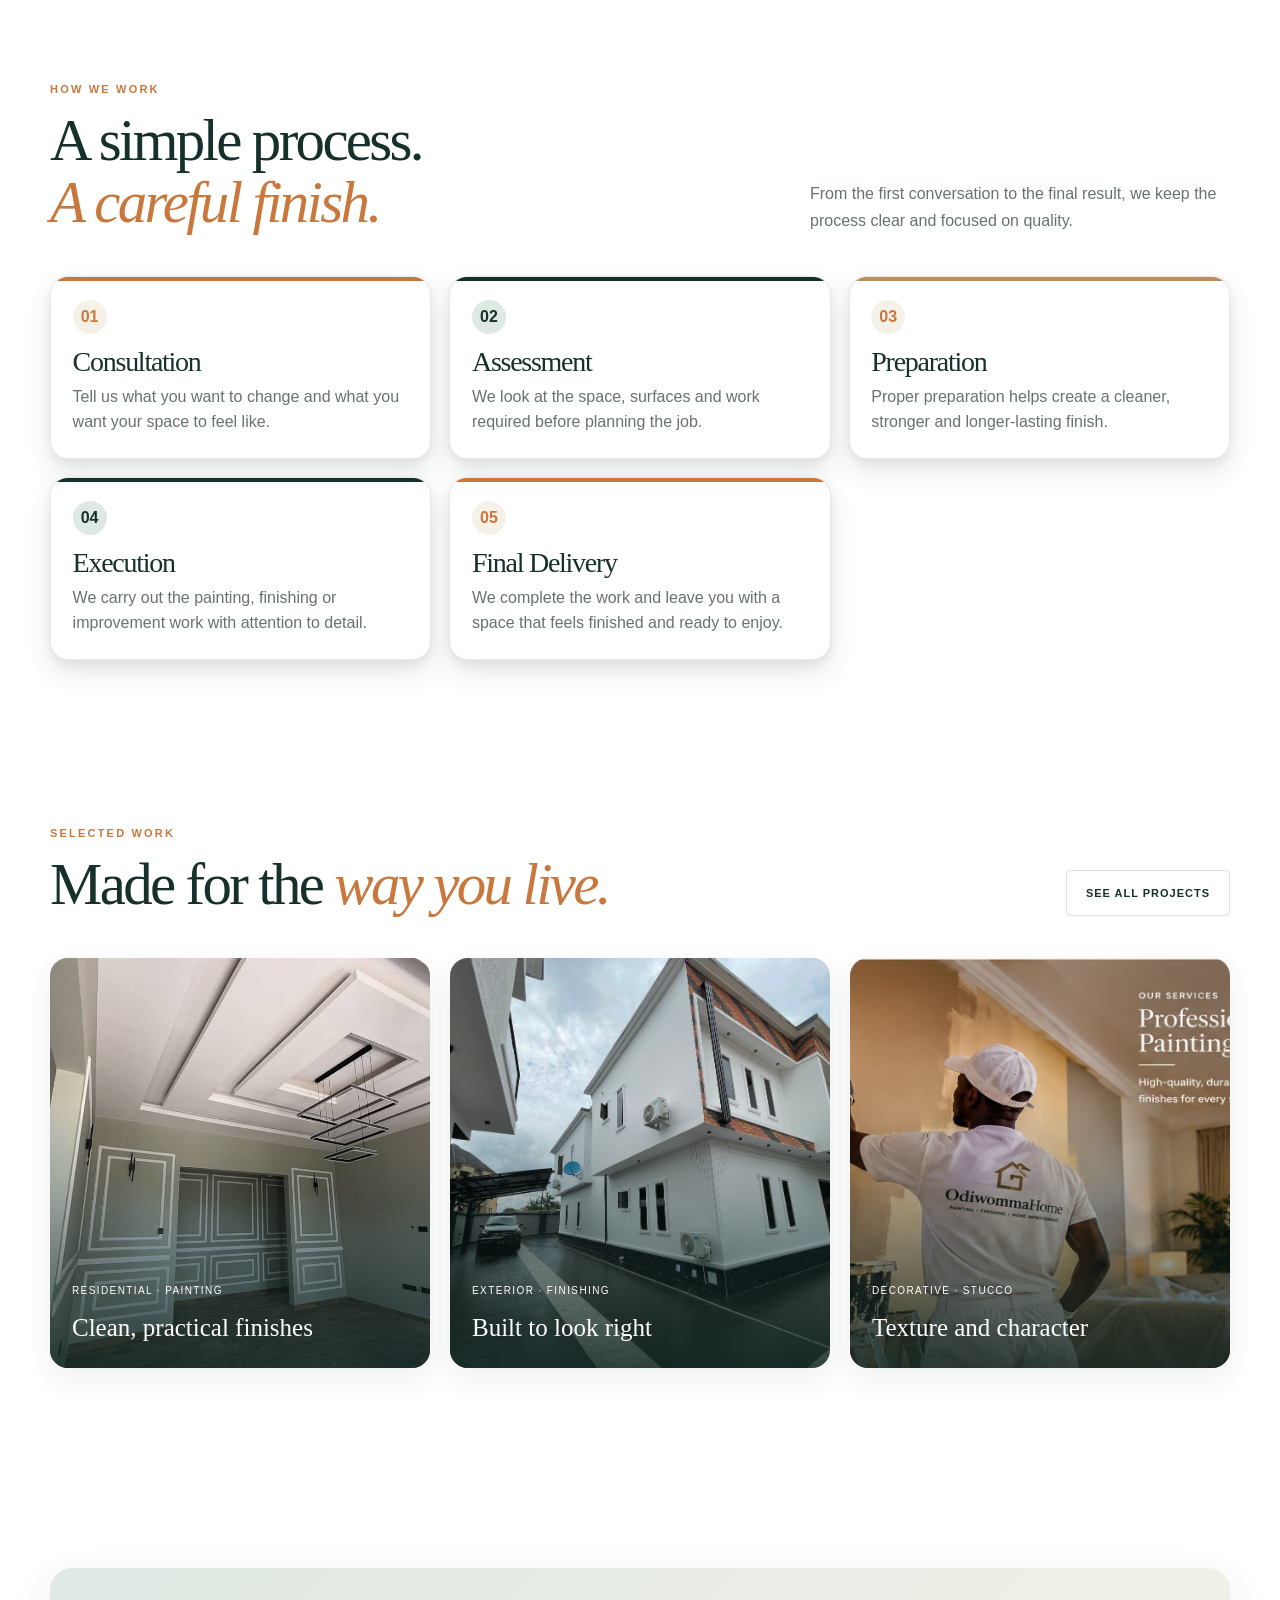
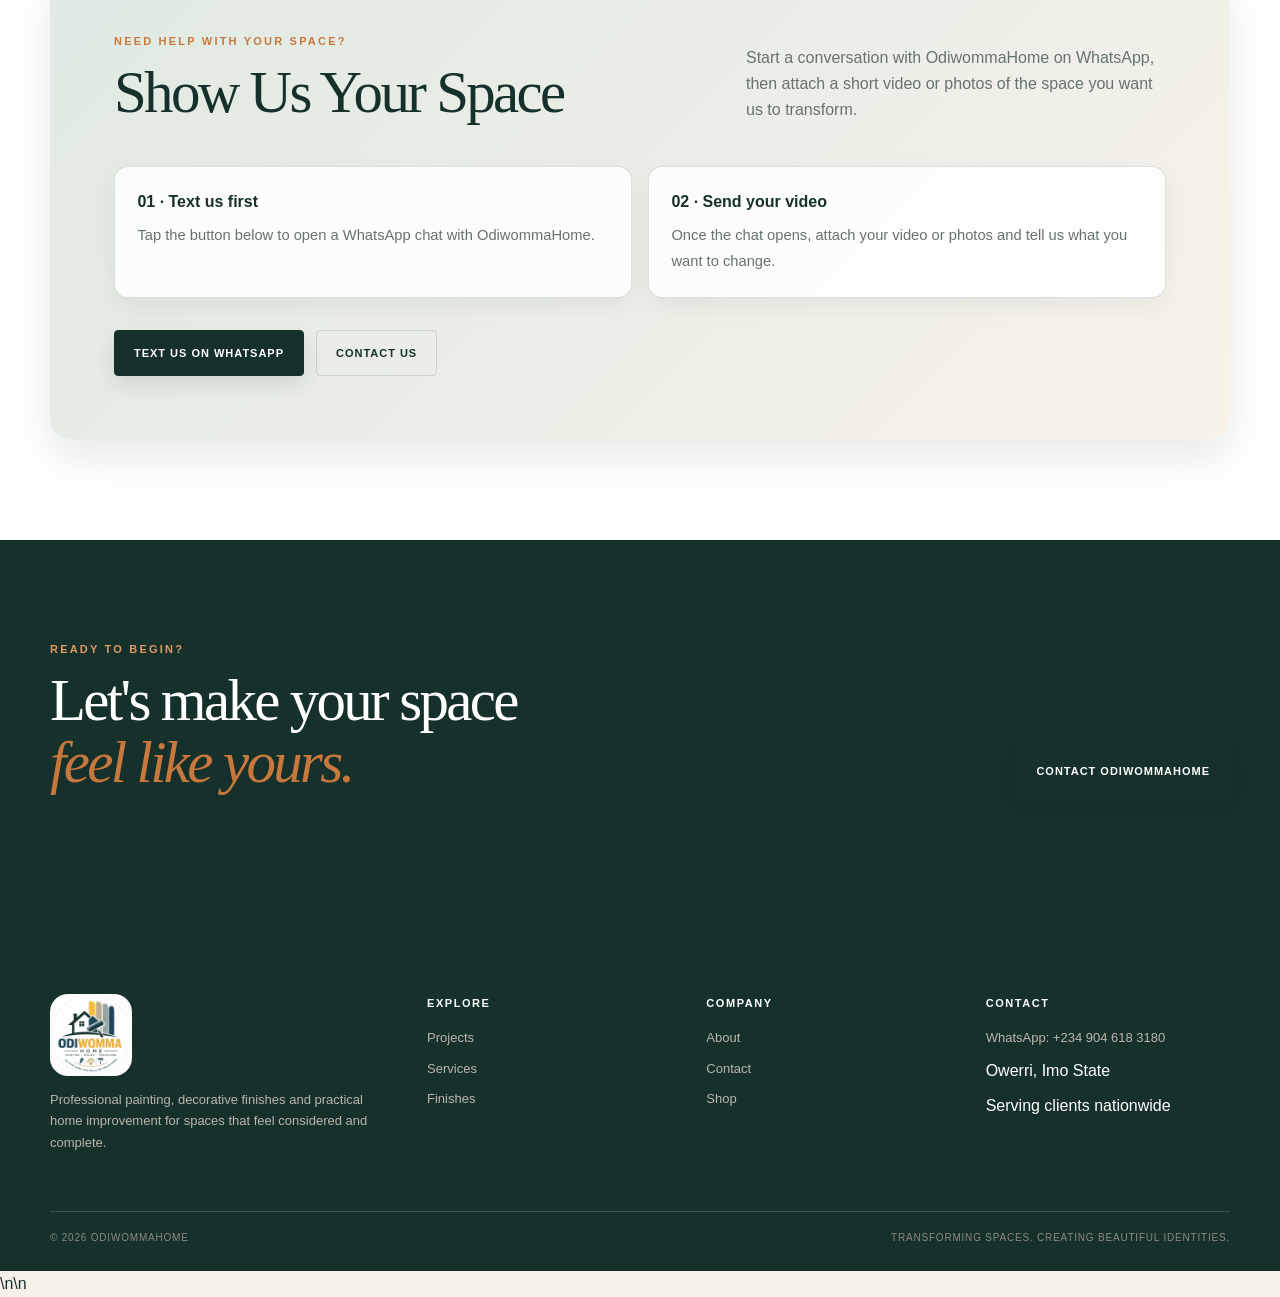
==== commit 0f798a37: "Add files via upload" ====
--- a/index.html
+++ b/index.html
@@ -1,6 +1,7 @@
 <!doctype html>
 <html lang="en">
 <head>
+<!-- OdiwommaHome single-file homepage: all homepage images are embedded below so no image folder is required. -->
 <meta charset="utf-8">
 <meta name="viewport" content="width=device-width,initial-scale=1">
 <meta name="description" content="OdiwommaHome, professional painting, finishing and home improvement.">
@@ -881,31 +882,14 @@
 }
 </style>
 
-
-<style>
-/* OdiwommaHome service hero slider */
-.oh-slider{position:relative;overflow:hidden;background:var(--oh-sand,#e8ded0);isolation:isolate;}
-.oh-slides,.oh-slide{position:absolute;inset:0;}
-.oh-slide{opacity:0;visibility:hidden;transform:scale(1.015);transition:opacity .75s ease,transform 1.1s ease,visibility .75s;}
-.oh-slide.is-active{opacity:1;visibility:visible;transform:scale(1);z-index:1;}
-.oh-slide>img{width:100%;height:100%;object-fit:cover;}
-.oh-slide .hero-overlay{z-index:2;}
-.oh-slider-btn{position:absolute;z-index:5;top:50%;transform:translateY(-50%);width:44px;height:44px;border-radius:50%;border:1px solid rgba(255,255,255,.5);background:rgba(15,37,33,.78);color:#fff;font-size:30px;line-height:1;display:grid;place-items:center;cursor:pointer;transition:.2s;}
-.oh-slider-btn:hover{background:var(--oh-accent,#c9783d);border-color:var(--oh-accent,#c9783d);}
-.oh-prev{left:18px}.oh-next{right:18px}
-.oh-dots{position:absolute;z-index:6;right:22px;bottom:22px;display:flex;gap:7px;align-items:center;}
-.oh-dots button{width:8px;height:8px;padding:0;border:0;border-radius:50%;background:rgba(255,255,255,.55);cursor:pointer;transition:.25s;}
-.oh-dots button.is-active{width:24px;border-radius:8px;background:#fff;}
-@media(max-width:600px){.oh-slider-btn{width:38px;height:38px;font-size:25px}.oh-prev{left:12px}.oh-next{right:12px}.oh-dots{right:14px;bottom:14px}.oh-slide .hero-overlay{inset:auto 14px 48px 14px;padding:15px 16px}.oh-slide .hero-overlay strong{font-size:21px}.oh-slide .hero-overlay span{font-size:9px}}
-@media(prefers-reduced-motion:reduce){.oh-slide{transition:none}.oh-slider-btn,.oh-dots button{transition:none}}
-</style>
+\n<style>\n/* OdiwommaHome service hero slider */\n.oh-hero-slider .hero-copy{position:relative;z-index:2}\n.oh-hero-slider .hero-media{min-height:650px}\n.oh-slider{position:relative;overflow:hidden;background:var(--oh-ink,#16302b)}\n.oh-slides{position:absolute;inset:0}\n.oh-slide{position:absolute;inset:0;opacity:0;visibility:hidden;transform:scale(1.025);transition:opacity .8s ease,transform 5.8s ease,visibility .8s ease}\n.oh-slide.is-active{opacity:1;visibility:visible;transform:scale(1)}\n.oh-slide img{display:block;width:100%;height:100%;object-fit:cover;object-position:center}\n.oh-slide:after{content:"";position:absolute;inset:0;background:linear-gradient(180deg,rgba(10,20,18,.04) 35%,rgba(10,20,18,.76) 100%)}\n.oh-slide-overlay{position:absolute;z-index:2;left:28px;right:28px;bottom:28px;color:#fff;max-width:520px;padding:22px 24px;background:rgba(15,37,33,.88);box-shadow:0 12px 30px rgba(0,0,0,.18)}\n.oh-slide-overlay span{display:block;font-size:10px;letter-spacing:.18em;text-transform:uppercase;color:#d8b18b;margin-bottom:7px}\n.oh-slide-overlay strong{display:block;font-family:var(--serif,Georgia,serif);font-size:30px;font-weight:400;line-height:1.08}\n.oh-slide-overlay p{margin:9px 0 0;font-size:13px;line-height:1.55;color:#eee8df}\n.oh-slider-arrow{position:absolute;z-index:4;top:50%;width:44px;height:44px;border:1px solid rgba(255,255,255,.5);border-radius:50%;background:rgba(15,37,33,.72);color:#fff;font-size:28px;line-height:1;cursor:pointer;transform:translateY(-50%);transition:background .2s ease,transform .2s ease}\n.oh-slider-arrow:hover{background:rgba(15,37,33,.95);transform:translateY(-50%) scale(1.04)}\n.oh-prev{left:18px}.oh-next{right:18px}\n.oh-slider-bottom{position:absolute;z-index:5;right:28px;bottom:28px;display:flex;align-items:center;gap:16px}\n.oh-dots{display:flex;gap:7px;align-items:center}\n.oh-dot{width:7px;height:7px;border-radius:50%;border:1px solid rgba(255,255,255,.8);background:transparent;padding:0;cursor:pointer}\n.oh-dot.is-active{background:#fff}\n.oh-counter{font-size:11px;letter-spacing:.14em;color:#fff}\n.oh-counter b{font-weight:600}\n@media(max-width:900px){\n  .oh-hero-slider{display:flex;flex-direction:column}\n  .oh-hero-slider .hero-copy{width:100%;order:1}\n  .oh-hero-slider .hero-media{width:100%;min-height:520px;order:2}\n}\n@media(max-width:600px){\n  .oh-hero-slider .hero-media{min-height:430px}\n  .oh-slide-overlay{left:16px;right:16px;bottom:16px;padding:17px 18px}\n  .oh-slide-overlay strong{font-size:25px}\n  .oh-slide-overlay p{font-size:12px}\n  .oh-slider-bottom{left:18px;right:18px;bottom:17px;justify-content:space-between}\n  .oh-slider-arrow{width:38px;height:38px;font-size:24px}\n  .oh-prev{left:10px}.oh-next{right:10px}\n}\n@media(prefers-reduced-motion:reduce){\n  .oh-slide{transition:opacity .2s ease,visibility .2s ease;transform:none}\n  .oh-slider-arrow{transition:none}\n}\n</style>\n
 </head>
 <body>
 
 <div class="topbar"><div class="container"><span>OdiwommaHome</span><span>Painting · Finishing · Home Improvement</span></div></div>
 <header class="site-header">
   <div class="container nav">
-    <a href="index.html" aria-label="OdiwommaHome home"><img class="logo" src="logo.jpg" alt="OdiwommaHome logo"></a>
+    <a href="index.html" aria-label="OdiwommaHome home"><img class="logo" src="[data-uri]" alt="OdiwommaHome logo"></a>
     <button class="menu" aria-label="Open navigation" aria-expanded="false">Menu</button>
     <nav class="nav-links" aria-label="Main navigation">
       <a href="index.html" class="active">Home</a><a href="projects.html" class="">Projects</a><a href="services.html" class="">Services</a><a href="finishes.html" class="">Finishes</a><a href="about.html" class="">About</a><a href="contact.html" class="">Contact</a><a href="shop.html" class="">Shop</a>
@@ -916,36 +900,53 @@
 
 
 <main>
-<section class="hero">
+<section class="hero oh-hero-slider" aria-label="OdiwommaHome services">
   <div class="hero-copy container">
     <div class="eyebrow">Painting · Finishing · Home Improvement</div>
     <h1>Beautiful spaces,<br><em>made personal.</em></h1>
-    <p class="lead">OdiwommaHome brings together professional painting, wall preparation, decorative finishes and practical home improvement to help every space feel finished.</p>
+    <p class="lead">OdiwommaHome brings together professional painting, wall preparation, decorative finishes, interior and exterior design, furniture, renovation and practical home improvement.</p>
     <div class="actions">
       <a class="btn" href="contact.html">Start a Project</a>
       <a class="btn secondary" href="projects.html">Explore Our Inspirations</a>
     </div>
   </div>
-  <div class="hero-media oh-slider" aria-label="OdiwommaHome services showcase">
+
+  <div class="hero-media oh-slider" data-oh-slider>
     <div class="oh-slides">
-      <article class="oh-slide is-active"><img src="[data-uri]" alt="Professional painting service"><div class="hero-overlay"><strong>Professional Painting</strong><span>Clean colour · Careful preparation · Beautiful finish</span></div></article>
-      <article class="oh-slide"><img src="[data-uri]" alt="Decorative finishes service"><div class="hero-overlay"><strong>Decorative Finishes</strong><span>Texture · Depth · Character</span></div></article>
-      <article class="oh-slide"><img src="[data-uri]" alt="Interior design service"><div class="hero-overlay"><strong>Interior Design</strong><span>Thoughtful spaces designed around you</span></div></article>
-      <article class="oh-slide"><img src="[data-uri]" alt="Exterior design service"><div class="hero-overlay"><strong>Exterior Design</strong><span>Beautiful first impressions that last</span></div></article>
-      <article class="oh-slide"><img src="[data-uri]" alt="Furniture and decor service"><div class="hero-overlay"><strong>Furniture &amp; Decor</strong><span>Comfort · Character · Finishing details</span></div></article>
-      <article class="oh-slide"><img src="[data-uri]" alt="Home renovation service"><div class="hero-overlay"><strong>Home Renovation</strong><span>Practical upgrades with a clean finish</span></div></article>
-      <article class="oh-slide"><img src="[data-uri]" alt="Home improvement service"><div class="hero-overlay"><strong>Home Improvement</strong><span>The details that make a space feel complete</span></div></article>
-    </div>
-    <button class="oh-slider-btn oh-prev" type="button" aria-label="Previous service">‹</button>
-    <button class="oh-slider-btn oh-next" type="button" aria-label="Next service">›</button>
-    <div class="oh-dots" role="tablist" aria-label="Service slides">
-      <button class="is-active" type="button" aria-label="Professional Painting" aria-selected="true"></button>
-      <button type="button" aria-label="Decorative Finishes" aria-selected="false"></button>
-      <button type="button" aria-label="Interior Design" aria-selected="false"></button>
-      <button type="button" aria-label="Exterior Design" aria-selected="false"></button>
-      <button type="button" aria-label="Furniture and Decor" aria-selected="false"></button>
-      <button type="button" aria-label="Home Renovation" aria-selected="false"></button>
-      <button type="button" aria-label="Home Improvement" aria-selected="false"></button>
+      <article class="oh-slide is-active">
+        <img src="[data-uri]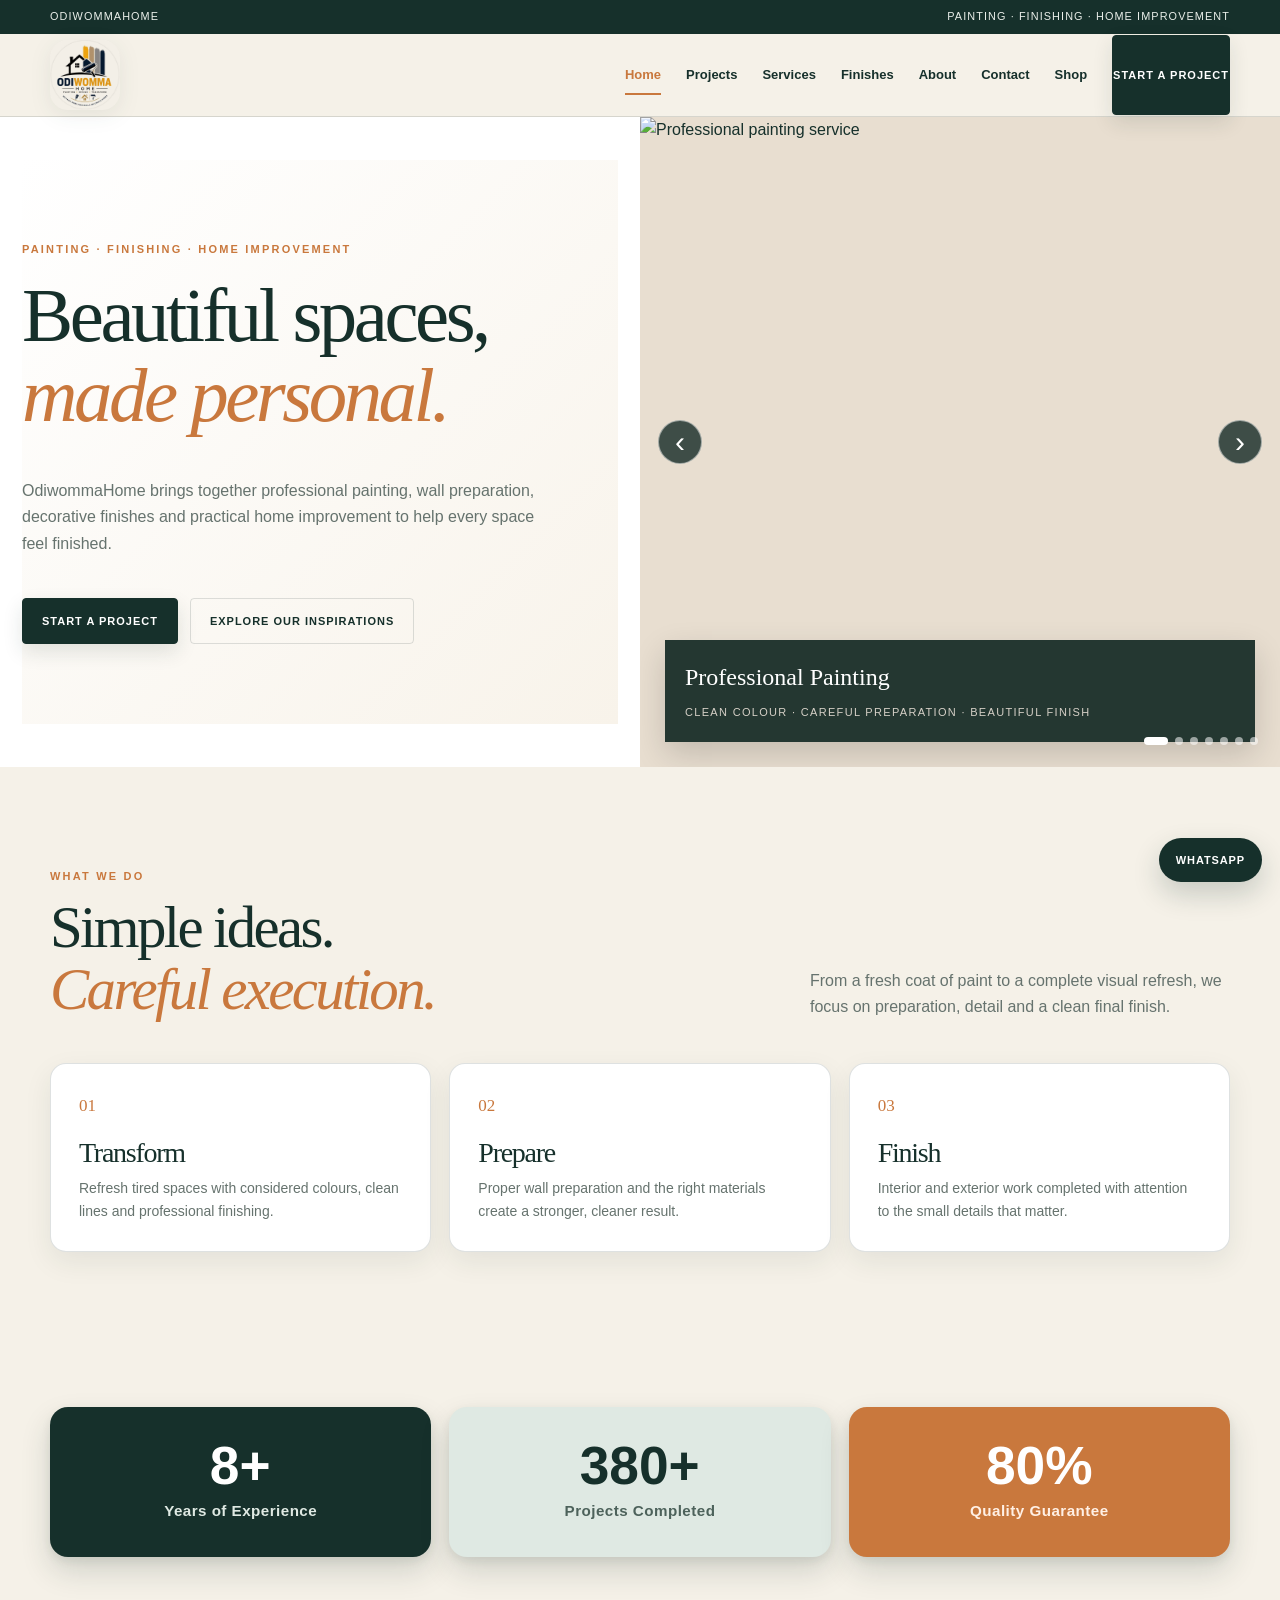
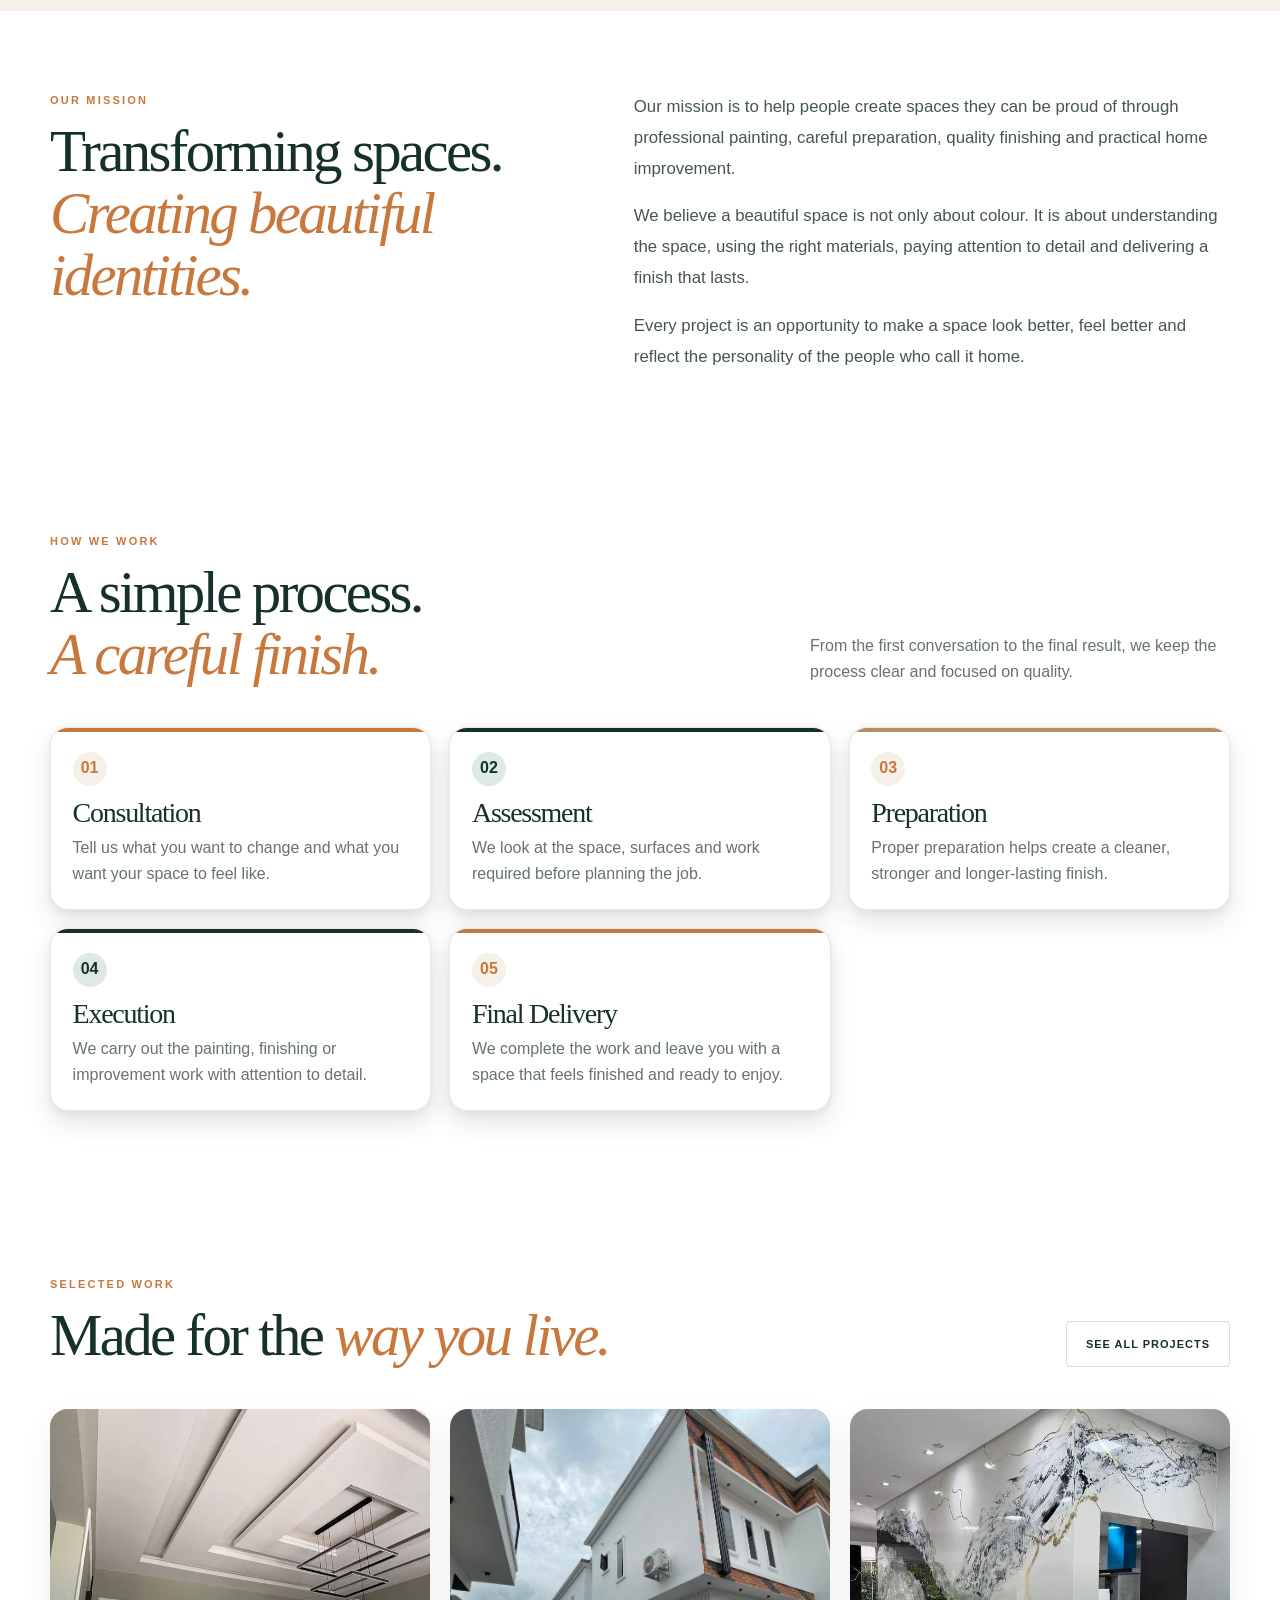
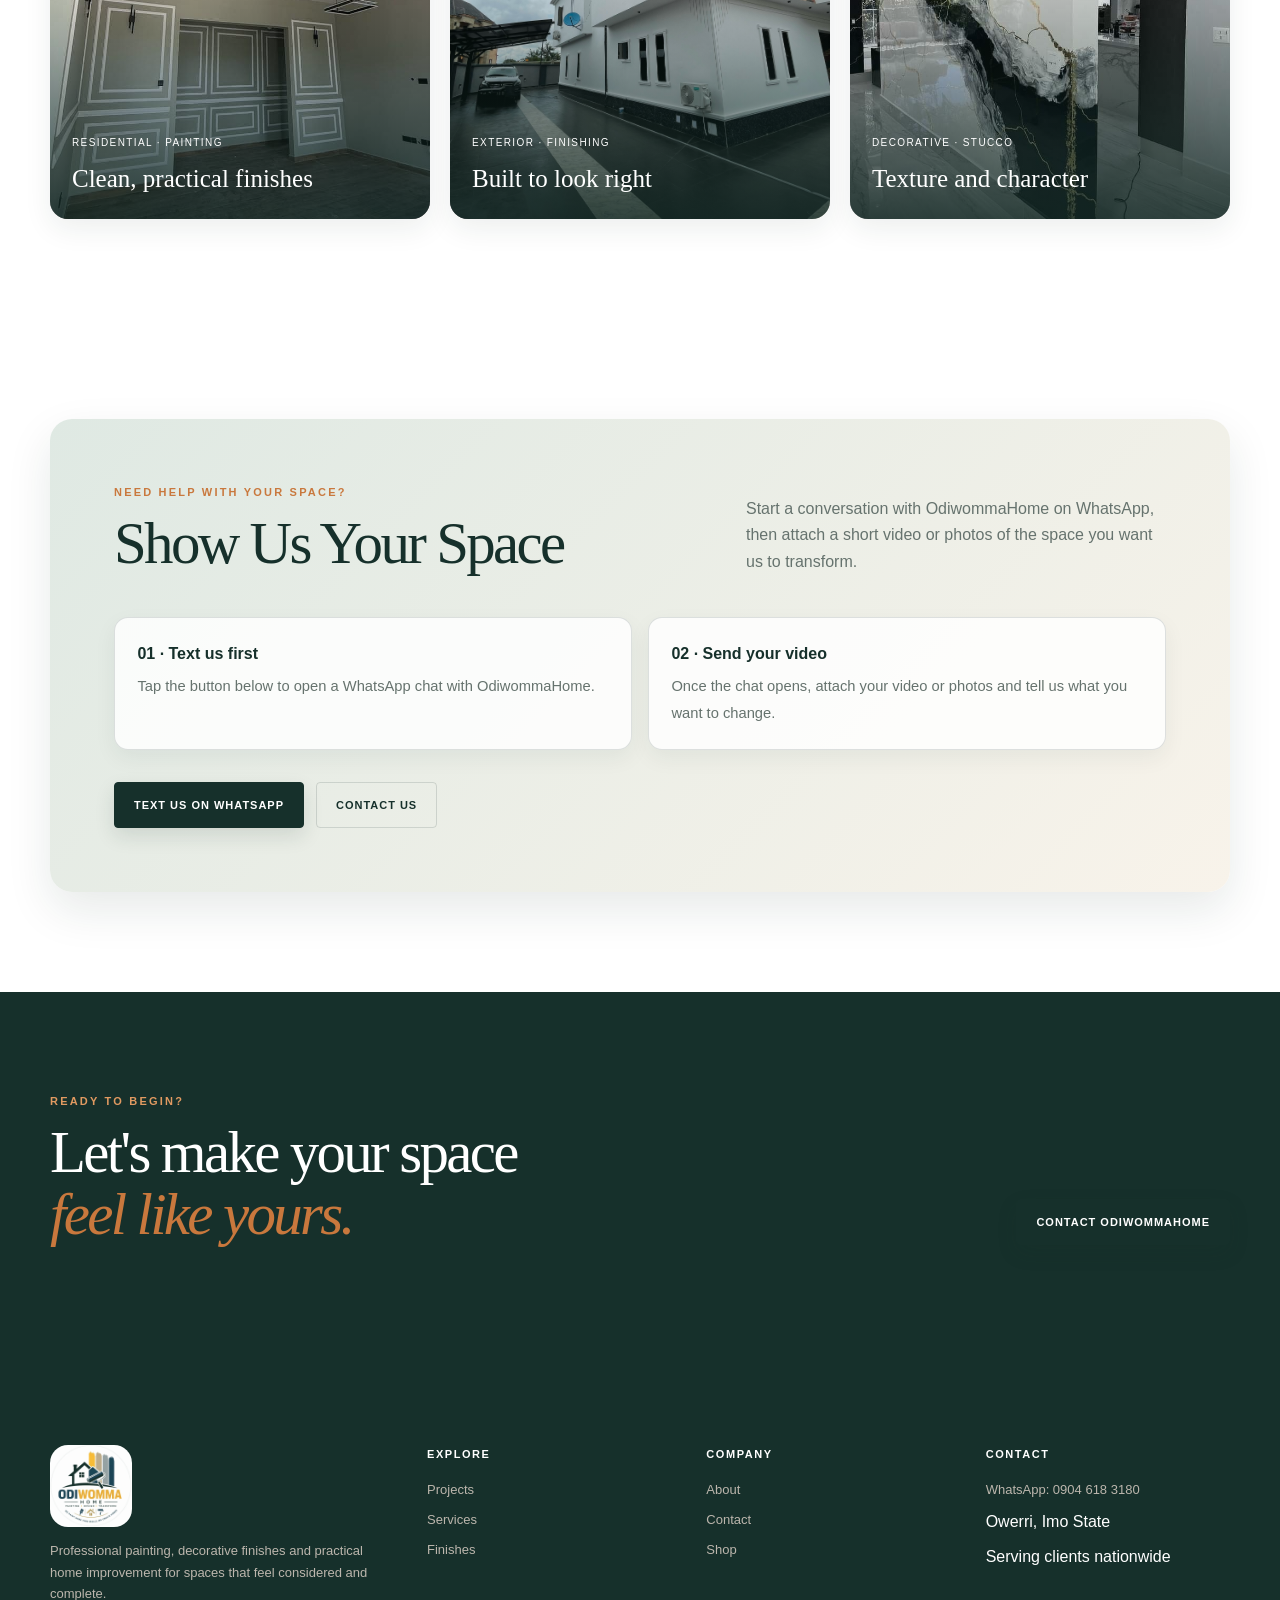
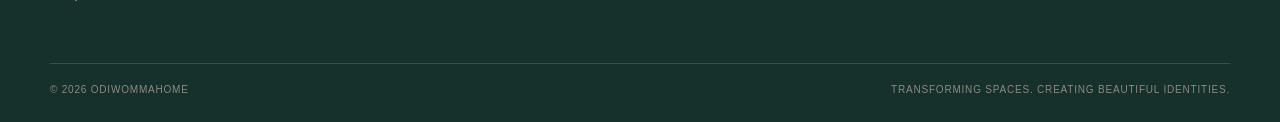
==== commit 687d0d7f: "Add files via upload" ====
--- a/index.html
+++ b/index.html
@@ -1,7 +1,6 @@
 <!doctype html>
 <html lang="en">
 <head>
-<!-- OdiwommaHome single-file homepage: all homepage images are embedded below so no image folder is required. -->
 <meta charset="utf-8">
 <meta name="viewport" content="width=device-width,initial-scale=1">
 <meta name="description" content="OdiwommaHome, professional painting, finishing and home improvement.">
@@ -882,14 +881,31 @@
 }
 </style>
 
-\n<style>\n/* OdiwommaHome service hero slider */\n.oh-hero-slider .hero-copy{position:relative;z-index:2}\n.oh-hero-slider .hero-media{min-height:650px}\n.oh-slider{position:relative;overflow:hidden;background:var(--oh-ink,#16302b)}\n.oh-slides{position:absolute;inset:0}\n.oh-slide{position:absolute;inset:0;opacity:0;visibility:hidden;transform:scale(1.025);transition:opacity .8s ease,transform 5.8s ease,visibility .8s ease}\n.oh-slide.is-active{opacity:1;visibility:visible;transform:scale(1)}\n.oh-slide img{display:block;width:100%;height:100%;object-fit:cover;object-position:center}\n.oh-slide:after{content:"";position:absolute;inset:0;background:linear-gradient(180deg,rgba(10,20,18,.04) 35%,rgba(10,20,18,.76) 100%)}\n.oh-slide-overlay{position:absolute;z-index:2;left:28px;right:28px;bottom:28px;color:#fff;max-width:520px;padding:22px 24px;background:rgba(15,37,33,.88);box-shadow:0 12px 30px rgba(0,0,0,.18)}\n.oh-slide-overlay span{display:block;font-size:10px;letter-spacing:.18em;text-transform:uppercase;color:#d8b18b;margin-bottom:7px}\n.oh-slide-overlay strong{display:block;font-family:var(--serif,Georgia,serif);font-size:30px;font-weight:400;line-height:1.08}\n.oh-slide-overlay p{margin:9px 0 0;font-size:13px;line-height:1.55;color:#eee8df}\n.oh-slider-arrow{position:absolute;z-index:4;top:50%;width:44px;height:44px;border:1px solid rgba(255,255,255,.5);border-radius:50%;background:rgba(15,37,33,.72);color:#fff;font-size:28px;line-height:1;cursor:pointer;transform:translateY(-50%);transition:background .2s ease,transform .2s ease}\n.oh-slider-arrow:hover{background:rgba(15,37,33,.95);transform:translateY(-50%) scale(1.04)}\n.oh-prev{left:18px}.oh-next{right:18px}\n.oh-slider-bottom{position:absolute;z-index:5;right:28px;bottom:28px;display:flex;align-items:center;gap:16px}\n.oh-dots{display:flex;gap:7px;align-items:center}\n.oh-dot{width:7px;height:7px;border-radius:50%;border:1px solid rgba(255,255,255,.8);background:transparent;padding:0;cursor:pointer}\n.oh-dot.is-active{background:#fff}\n.oh-counter{font-size:11px;letter-spacing:.14em;color:#fff}\n.oh-counter b{font-weight:600}\n@media(max-width:900px){\n  .oh-hero-slider{display:flex;flex-direction:column}\n  .oh-hero-slider .hero-copy{width:100%;order:1}\n  .oh-hero-slider .hero-media{width:100%;min-height:520px;order:2}\n}\n@media(max-width:600px){\n  .oh-hero-slider .hero-media{min-height:430px}\n  .oh-slide-overlay{left:16px;right:16px;bottom:16px;padding:17px 18px}\n  .oh-slide-overlay strong{font-size:25px}\n  .oh-slide-overlay p{font-size:12px}\n  .oh-slider-bottom{left:18px;right:18px;bottom:17px;justify-content:space-between}\n  .oh-slider-arrow{width:38px;height:38px;font-size:24px}\n  .oh-prev{left:10px}.oh-next{right:10px}\n}\n@media(prefers-reduced-motion:reduce){\n  .oh-slide{transition:opacity .2s ease,visibility .2s ease;transform:none}\n  .oh-slider-arrow{transition:none}\n}\n</style>\n
+
+<style>
+/* OdiwommaHome service hero slider */
+.oh-slider{position:relative;overflow:hidden;background:var(--oh-sand,#e8ded0);isolation:isolate;}
+.oh-slides,.oh-slide{position:absolute;inset:0;}
+.oh-slide{opacity:0;visibility:hidden;transform:scale(1.015);transition:opacity .75s ease,transform 1.1s ease,visibility .75s;}
+.oh-slide.is-active{opacity:1;visibility:visible;transform:scale(1);z-index:1;}
+.oh-slide>img{width:100%;height:100%;object-fit:cover;}
+.oh-slide .hero-overlay{z-index:2;}
+.oh-slider-btn{position:absolute;z-index:5;top:50%;transform:translateY(-50%);width:44px;height:44px;border-radius:50%;border:1px solid rgba(255,255,255,.5);background:rgba(15,37,33,.78);color:#fff;font-size:30px;line-height:1;display:grid;place-items:center;cursor:pointer;transition:.2s;}
+.oh-slider-btn:hover{background:var(--oh-accent,#c9783d);border-color:var(--oh-accent,#c9783d);}
+.oh-prev{left:18px}.oh-next{right:18px}
+.oh-dots{position:absolute;z-index:6;right:22px;bottom:22px;display:flex;gap:7px;align-items:center;}
+.oh-dots button{width:8px;height:8px;padding:0;border:0;border-radius:50%;background:rgba(255,255,255,.55);cursor:pointer;transition:.25s;}
+.oh-dots button.is-active{width:24px;border-radius:8px;background:#fff;}
+@media(max-width:600px){.oh-slider-btn{width:38px;height:38px;font-size:25px}.oh-prev{left:12px}.oh-next{right:12px}.oh-dots{right:14px;bottom:14px}.oh-slide .hero-overlay{inset:auto 14px 48px 14px;padding:15px 16px}.oh-slide .hero-overlay strong{font-size:21px}.oh-slide .hero-overlay span{font-size:9px}}
+@media(prefers-reduced-motion:reduce){.oh-slide{transition:none}.oh-slider-btn,.oh-dots button{transition:none}}
+</style>
 </head>
 <body>
 
 <div class="topbar"><div class="container"><span>OdiwommaHome</span><span>Painting · Finishing · Home Improvement</span></div></div>
 <header class="site-header">
   <div class="container nav">
-    <a href="index.html" aria-label="OdiwommaHome home"><img class="logo" src="[data-uri]" alt="OdiwommaHome logo"></a>
+    <a href="index.html" aria-label="OdiwommaHome home"><img class="logo" src="logo.jpg" alt="OdiwommaHome logo"></a>
     <button class="menu" aria-label="Open navigation" aria-expanded="false">Menu</button>
     <nav class="nav-links" aria-label="Main navigation">
       <a href="index.html" class="active">Home</a><a href="projects.html" class="">Projects</a><a href="services.html" class="">Services</a><a href="finishes.html" class="">Finishes</a><a href="about.html" class="">About</a><a href="contact.html" class="">Contact</a><a href="shop.html" class="">Shop</a>
@@ -900,53 +916,36 @@
 
 
 <main>
-<section class="hero oh-hero-slider" aria-label="OdiwommaHome services">
+<section class="hero">
   <div class="hero-copy container">
     <div class="eyebrow">Painting · Finishing · Home Improvement</div>
     <h1>Beautiful spaces,<br><em>made personal.</em></h1>
-    <p class="lead">OdiwommaHome brings together professional painting, wall preparation, decorative finishes, interior and exterior design, furniture, renovation and practical home improvement.</p>
+    <p class="lead">OdiwommaHome brings together professional painting, wall preparation, decorative finishes and practical home improvement to help every space feel finished.</p>
     <div class="actions">
       <a class="btn" href="contact.html">Start a Project</a>
       <a class="btn secondary" href="projects.html">Explore Our Inspirations</a>
     </div>
   </div>
-
-  <div class="hero-media oh-slider" data-oh-slider>
+  <div class="hero-media oh-slider" aria-label="OdiwommaHome services showcase">
     <div class="oh-slides">
-      <article class="oh-slide is-active">
-        <img src="[data-uri]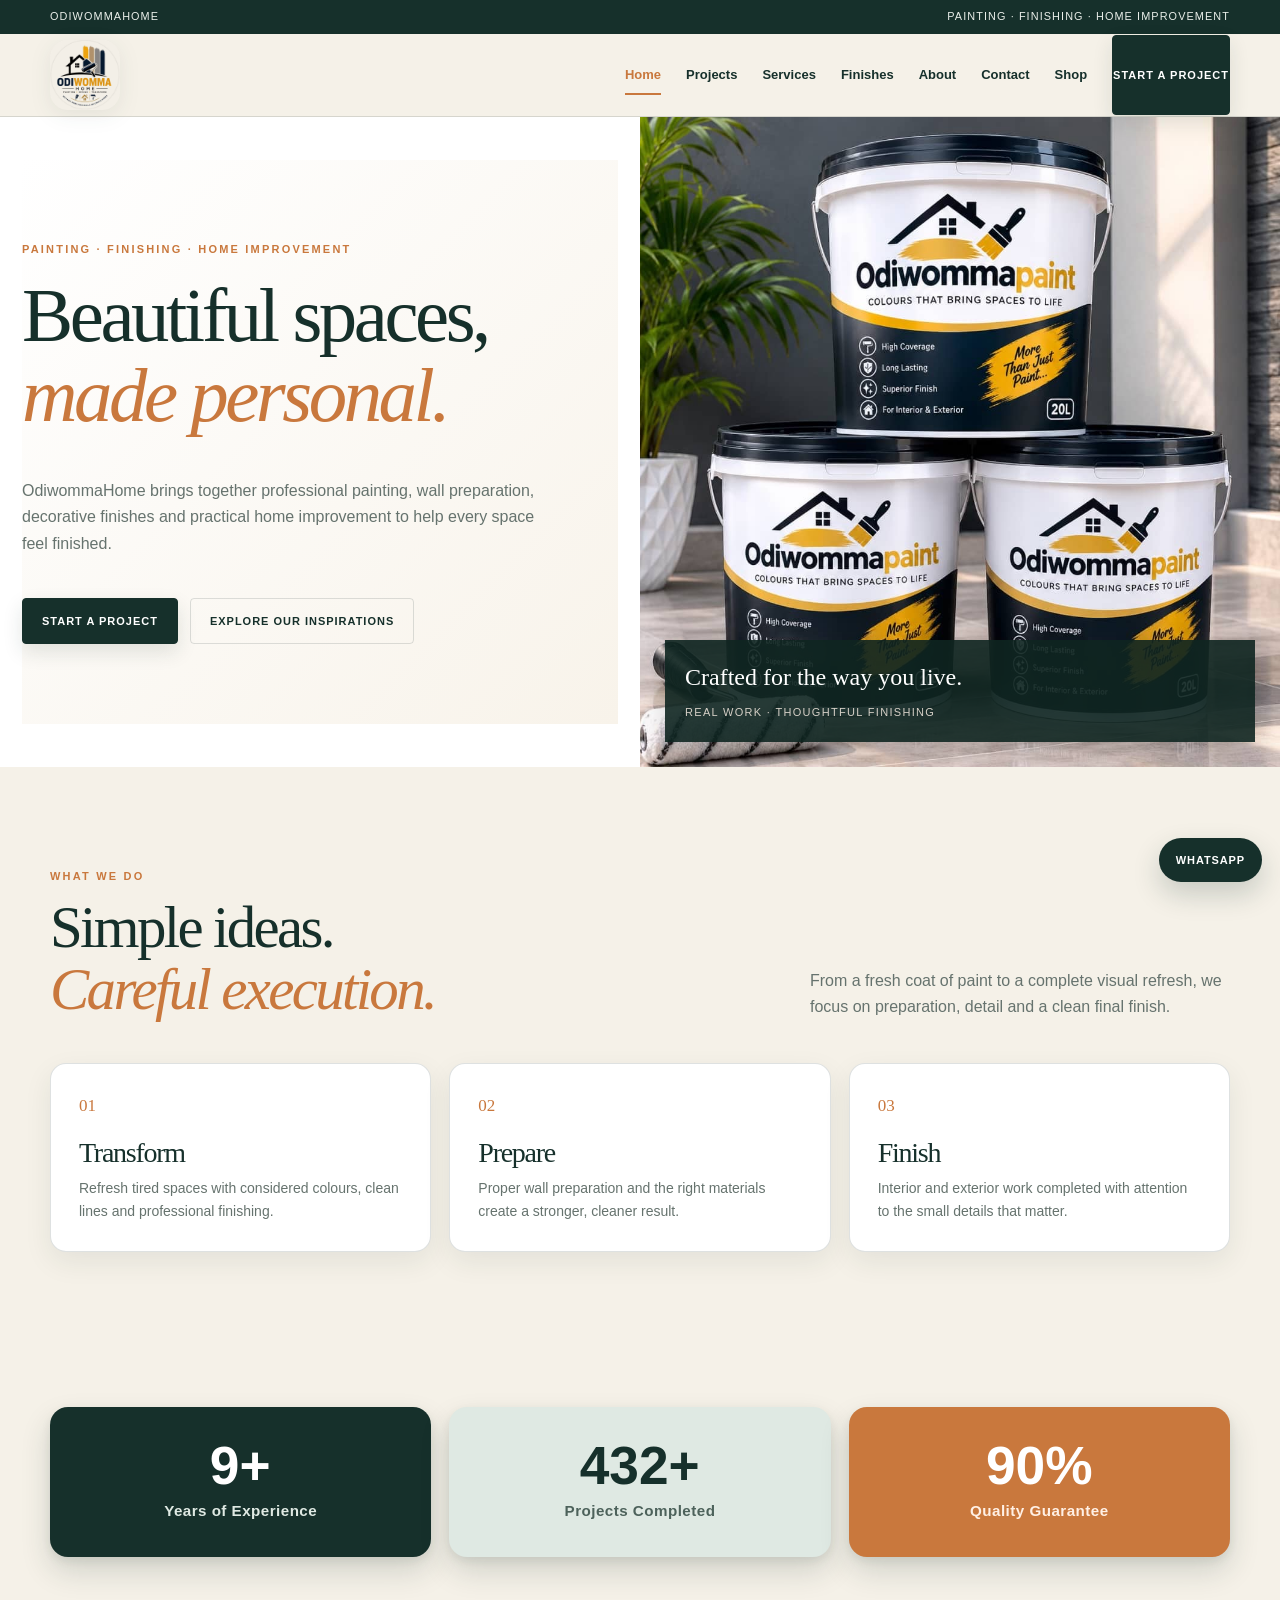
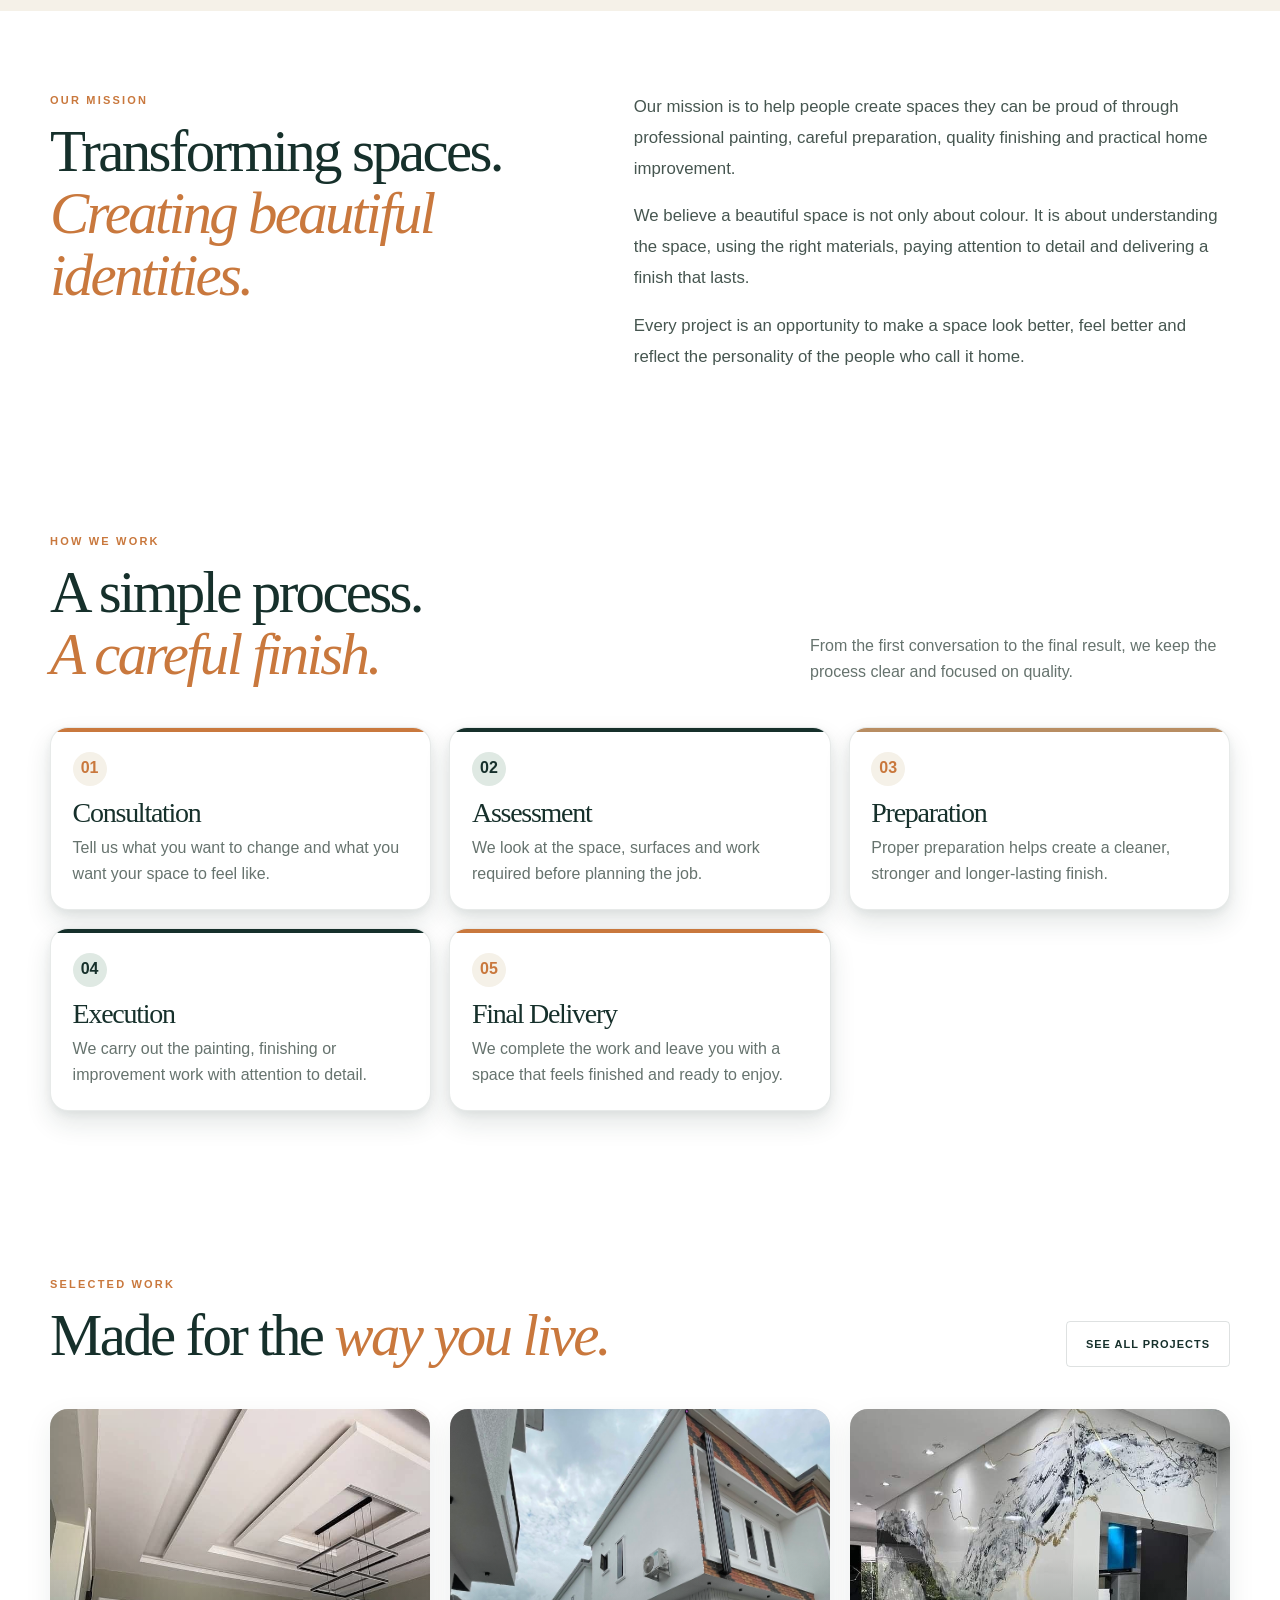
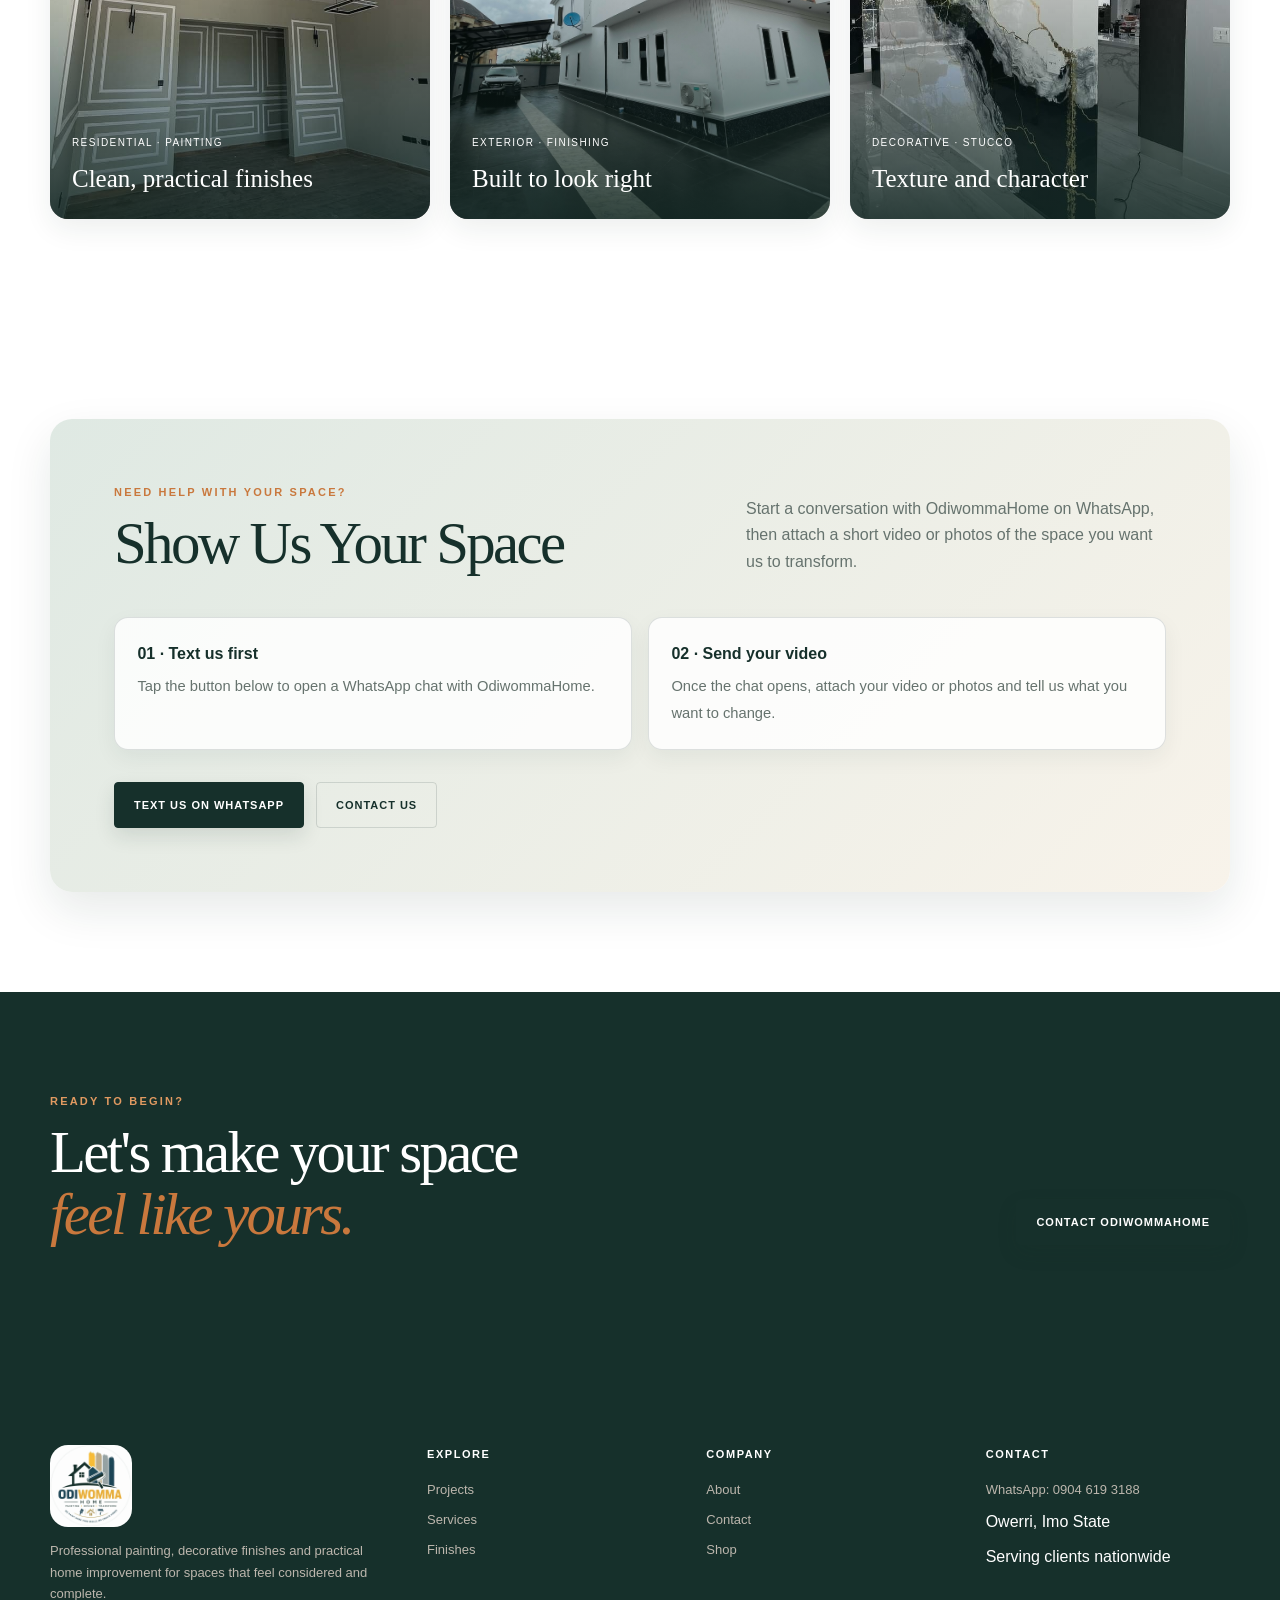
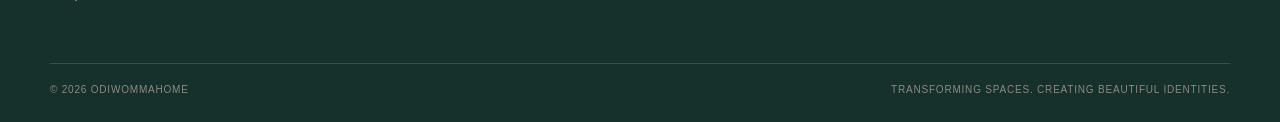
==== commit 6a0f77a2: "Add files via upload" ====
--- a/index.html
+++ b/index.html
@@ -848,57 +848,8 @@
 @media (prefers-reduced-motion: reduce){
   .trust-number{transition:none;}
 }
-
-
-/* OdiwommaHome subtle card reveal animation */
-html.oh-card-reveal .process-card,
-html.oh-card-reveal .project-card{
-  opacity:0;
-  transform:translateY(24px);
-  transition:opacity .7s cubic-bezier(.22,.61,.36,1),
-             transform .7s cubic-bezier(.22,.61,.36,1);
-  transition-delay:var(--oh-reveal-delay,0ms);
-}
-
-html.oh-card-reveal .process-card.is-visible,
-html.oh-card-reveal .project-card.is-visible{
-  opacity:1;
-  transform:translateY(0);
-}
-
-.process-card.is-visible,
-.project-card.is-visible{
-  will-change:auto;
-}
-
-@media (prefers-reduced-motion:reduce){
-  html.oh-card-reveal .process-card,
-  html.oh-card-reveal .project-card{
-    opacity:1;
-    transform:none;
-    transition:none;
-  }
-}
 </style>
 
-
-<style>
-/* OdiwommaHome service hero slider */
-.oh-slider{position:relative;overflow:hidden;background:var(--oh-sand,#e8ded0);isolation:isolate;}
-.oh-slides,.oh-slide{position:absolute;inset:0;}
-.oh-slide{opacity:0;visibility:hidden;transform:scale(1.015);transition:opacity .75s ease,transform 1.1s ease,visibility .75s;}
-.oh-slide.is-active{opacity:1;visibility:visible;transform:scale(1);z-index:1;}
-.oh-slide>img{width:100%;height:100%;object-fit:cover;}
-.oh-slide .hero-overlay{z-index:2;}
-.oh-slider-btn{position:absolute;z-index:5;top:50%;transform:translateY(-50%);width:44px;height:44px;border-radius:50%;border:1px solid rgba(255,255,255,.5);background:rgba(15,37,33,.78);color:#fff;font-size:30px;line-height:1;display:grid;place-items:center;cursor:pointer;transition:.2s;}
-.oh-slider-btn:hover{background:var(--oh-accent,#c9783d);border-color:var(--oh-accent,#c9783d);}
-.oh-prev{left:18px}.oh-next{right:18px}
-.oh-dots{position:absolute;z-index:6;right:22px;bottom:22px;display:flex;gap:7px;align-items:center;}
-.oh-dots button{width:8px;height:8px;padding:0;border:0;border-radius:50%;background:rgba(255,255,255,.55);cursor:pointer;transition:.25s;}
-.oh-dots button.is-active{width:24px;border-radius:8px;background:#fff;}
-@media(max-width:600px){.oh-slider-btn{width:38px;height:38px;font-size:25px}.oh-prev{left:12px}.oh-next{right:12px}.oh-dots{right:14px;bottom:14px}.oh-slide .hero-overlay{inset:auto 14px 48px 14px;padding:15px 16px}.oh-slide .hero-overlay strong{font-size:21px}.oh-slide .hero-overlay span{font-size:9px}}
-@media(prefers-reduced-motion:reduce){.oh-slide{transition:none}.oh-slider-btn,.oh-dots button{transition:none}}
-</style>
 </head>
 <body>
 
@@ -926,27 +877,9 @@
       <a class="btn secondary" href="projects.html">Explore Our Inspirations</a>
     </div>
   </div>
-  <div class="hero-media oh-slider" aria-label="OdiwommaHome services showcase">
-    <div class="oh-slides">
-      <article class="oh-slide is-active"><img src="odwomma-hero-slider/painting.svg" alt="Professional painting service"><div class="hero-overlay"><strong>Professional Painting</strong><span>Clean colour · Careful preparation · Beautiful finish</span></div></article>
-      <article class="oh-slide"><img src="odwomma-hero-slider/finishes.svg" alt="Decorative finishes service"><div class="hero-overlay"><strong>Decorative Finishes</strong><span>Texture · Depth · Character</span></div></article>
-      <article class="oh-slide"><img src="odwomma-hero-slider/interior.svg" alt="Interior design service"><div class="hero-overlay"><strong>Interior Design</strong><span>Thoughtful spaces designed around you</span></div></article>
-      <article class="oh-slide"><img src="odwomma-hero-slider/exterior.svg" alt="Exterior design service"><div class="hero-overlay"><strong>Exterior Design</strong><span>Beautiful first impressions that last</span></div></article>
-      <article class="oh-slide"><img src="odwomma-hero-slider/furniture.svg" alt="Furniture and decor service"><div class="hero-overlay"><strong>Furniture &amp; Decor</strong><span>Comfort · Character · Finishing details</span></div></article>
-      <article class="oh-slide"><img src="odwomma-hero-slider/renovation.svg" alt="Home renovation service"><div class="hero-overlay"><strong>Home Renovation</strong><span>Practical upgrades with a clean finish</span></div></article>
-      <article class="oh-slide"><img src="odwomma-hero-slider/improvement.svg" alt="Home improvement service"><div class="hero-overlay"><strong>Home Improvement</strong><span>The details that make a space feel complete</span></div></article>
-    </div>
-    <button class="oh-slider-btn oh-prev" type="button" aria-label="Previous service">‹</button>
-    <button class="oh-slider-btn oh-next" type="button" aria-label="Next service">›</button>
-    <div class="oh-dots" role="tablist" aria-label="Service slides">
-      <button class="is-active" type="button" aria-label="Professional Painting" aria-selected="true"></button>
-      <button type="button" aria-label="Decorative Finishes" aria-selected="false"></button>
-      <button type="button" aria-label="Interior Design" aria-selected="false"></button>
-      <button type="button" aria-label="Exterior Design" aria-selected="false"></button>
-      <button type="button" aria-label="Furniture and Decor" aria-selected="false"></button>
-      <button type="button" aria-label="Home Renovation" aria-selected="false"></button>
-      <button type="button" aria-label="Home Improvement" aria-selected="false"></button>
-    </div>
+  <div class="hero-media">
+    <img src="project-2.jpg" alt="OdiwommaHome project">
+    <div class="hero-overlay"><strong>Crafted for the way you live.</strong><span>Real work · Thoughtful finishing</span></div>
   </div>
 </section>
 
@@ -1080,7 +1013,7 @@
     </div>
 
     <div class="actions">
-      <a class="btn" href="https://wa.me/2349046183180?text=Hello%20OdiwommaHome%2C%20I%20would%20like%20advice%20about%20my%20space." target="_blank" rel="noopener">
+      <a class="btn" href="https://wa.me/2349046193188?text=Hello%20OdiwommaHome%2C%20I%20would%20like%20advice%20about%20my%20space." target="_blank" rel="noopener">
         Text Us on WhatsApp
       </a>
       <a class="btn secondary" href="contact.html">Contact Us</a>
@@ -1125,7 +1058,7 @@
       <div>
         <div class="footer-title">Contact</div>
         <div class="footer-links">
-          <a href="https://wa.me/2349046183180" target="_blank" rel="noopener">WhatsApp: 0904 618 3180</a>
+          <a href="https://wa.me/2349046193188" target="_blank" rel="noopener">WhatsApp: 0904 619 3188</a>
           <span>Owerri, Imo State</span>
           <span>Serving clients nationwide</span>
         </div>
@@ -1137,7 +1070,7 @@
     </div>
   </div>
 </footer>
-<a class="whatsapp" href="https://wa.me/2349046183180" target="_blank" rel="noopener">WhatsApp</a>
+<a class="whatsapp" href="https://wa.me/2349046193188" target="_blank" rel="noopener">WhatsApp</a>
 
 <script src="script.js"></script>
 <script>
@@ -1212,61 +1145,5 @@
 });
 </script>
 
-
-<script>
-/* OdiwommaHome subtle service/project card reveal */
-document.addEventListener("DOMContentLoaded", function () {
-  if (window.matchMedia && window.matchMedia("(prefers-reduced-motion: reduce)").matches) return;
-  if (!("IntersectionObserver" in window)) return;
-
-  const cards = Array.from(document.querySelectorAll(".process-card, .project-card"));
-  if (!cards.length) return;
-
-  document.documentElement.classList.add("oh-card-reveal");
-
-  const observer = new IntersectionObserver(function (entries) {
-    entries.forEach(function (entry) {
-      if (!entry.isIntersecting) return;
-      entry.target.classList.add("is-visible");
-      observer.unobserve(entry.target);
-    });
-  }, {
-    threshold: 0.15,
-    rootMargin: "0px 0px -45px 0px"
-  });
-
-  cards.forEach(function (card, index) {
-    const position = index % 3;
-    card.style.setProperty("--oh-reveal-delay", (position * 100) + "ms");
-    observer.observe(card);
-  });
-});
-</script>
-
-
-<script>
-(function(){
-  const slider=document.querySelector('.oh-slider');
-  if(!slider) return;
-  const slides=[...slider.querySelectorAll('.oh-slide')];
-  const dots=[...slider.querySelectorAll('.oh-dots button')];
-  const prev=slider.querySelector('.oh-prev');
-  const next=slider.querySelector('.oh-next');
-  let index=0,timer;
-  function show(i){
-    index=(i+slides.length)%slides.length;
-    slides.forEach((s,n)=>s.classList.toggle('is-active',n===index));
-    dots.forEach((d,n)=>{d.classList.toggle('is-active',n===index);d.setAttribute('aria-selected',n===index?'true':'false');});
-  }
-  function start(){clearInterval(timer);if(!window.matchMedia('(prefers-reduced-motion: reduce)').matches) timer=setInterval(()=>show(index+1),6000);}
-  prev.addEventListener('click',()=>{show(index-1);start();});
-  next.addEventListener('click',()=>{show(index+1);start();});
-  dots.forEach((d,n)=>d.addEventListener('click',()=>{show(n);start();}));
-  slider.addEventListener('mouseenter',()=>clearInterval(timer));
-  slider.addEventListener('mouseleave',start);
-  document.addEventListener('visibilitychange',()=>document.hidden?clearInterval(timer):start());
-  start();
-})();
-</script>
 </body>
 </html>
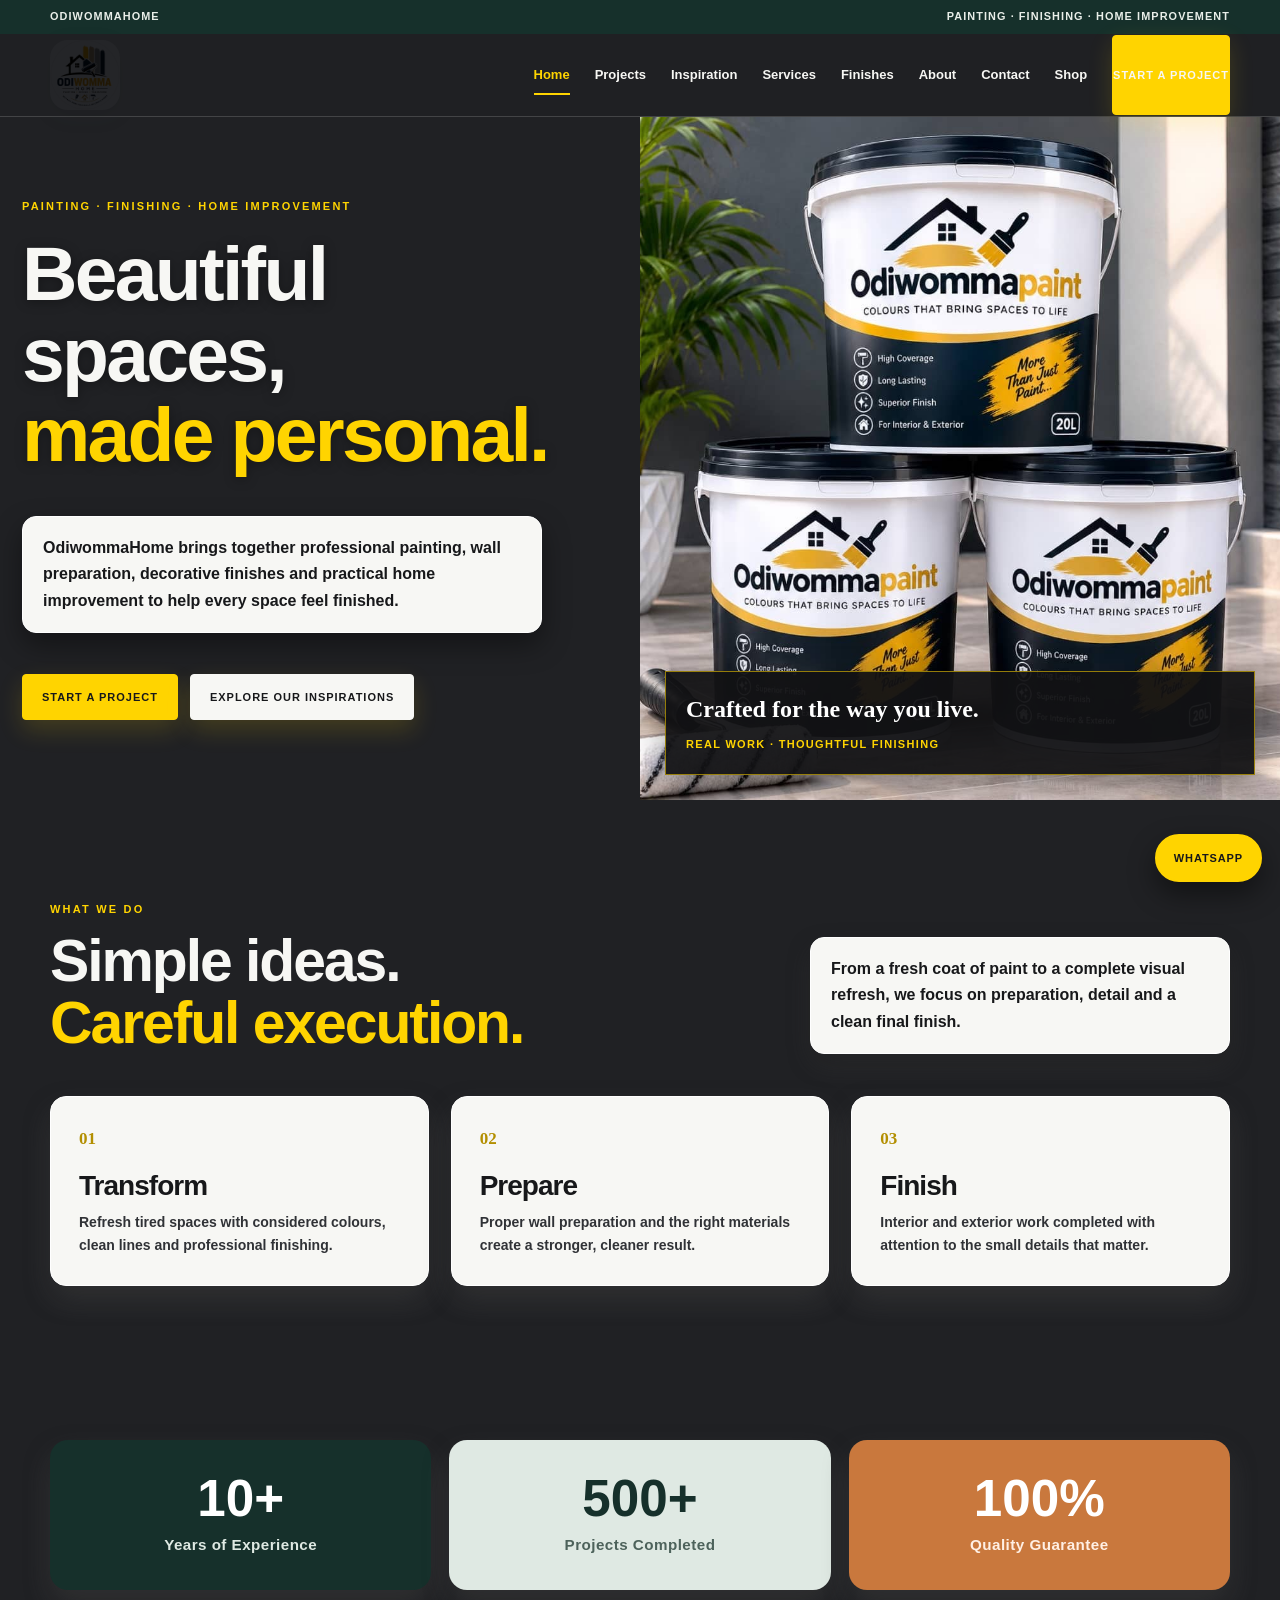
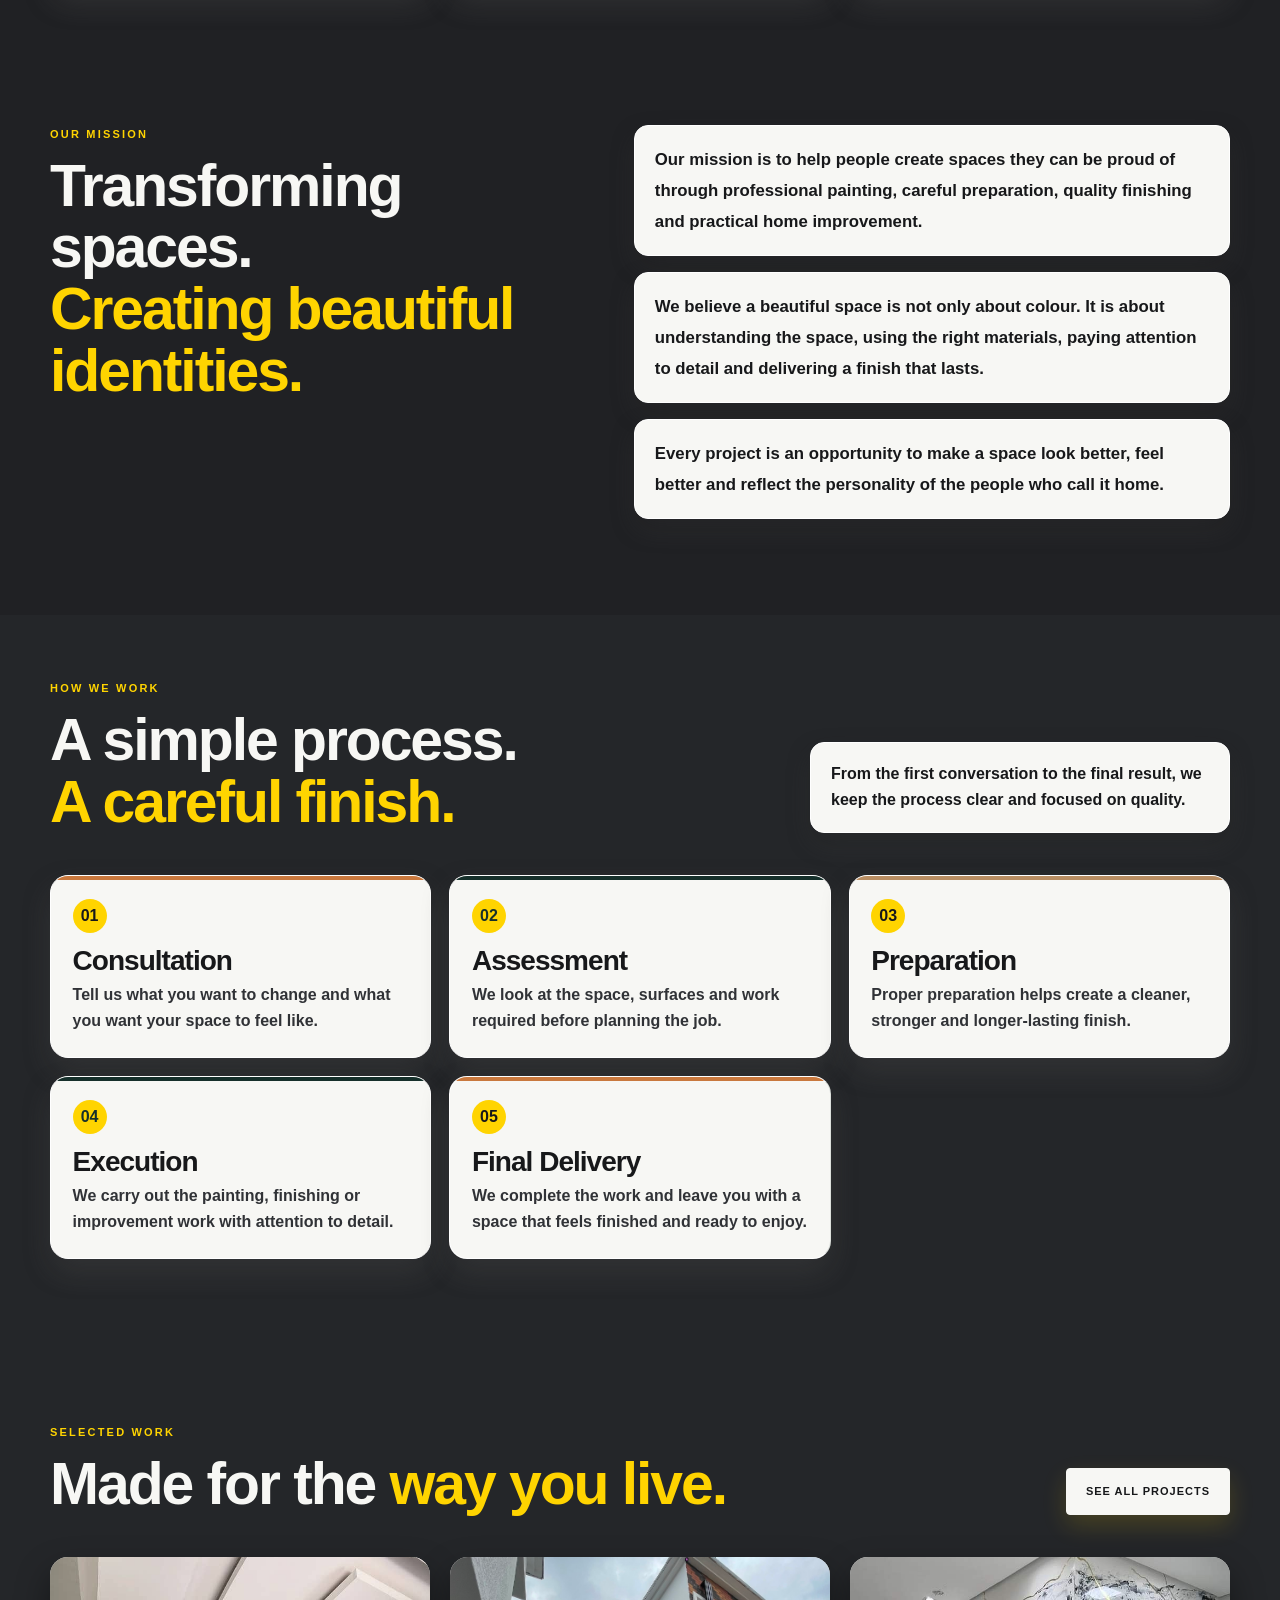
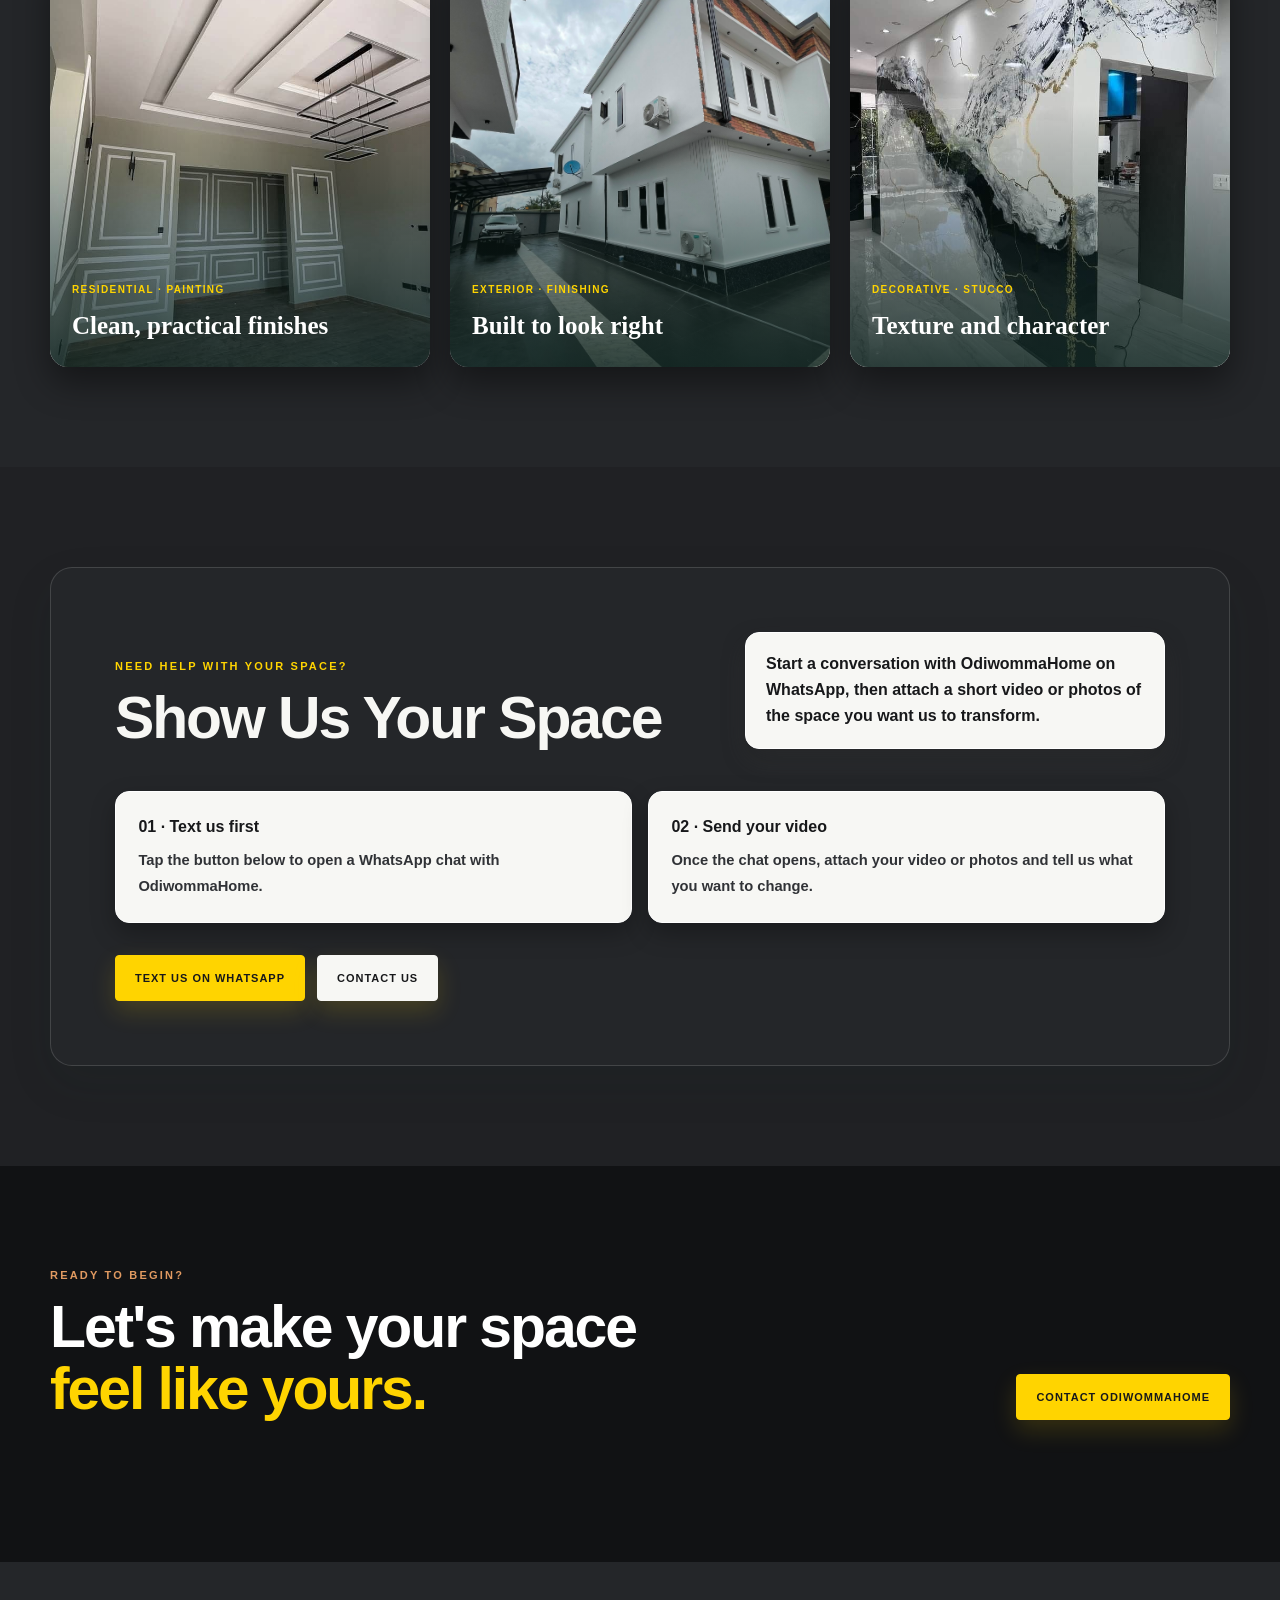
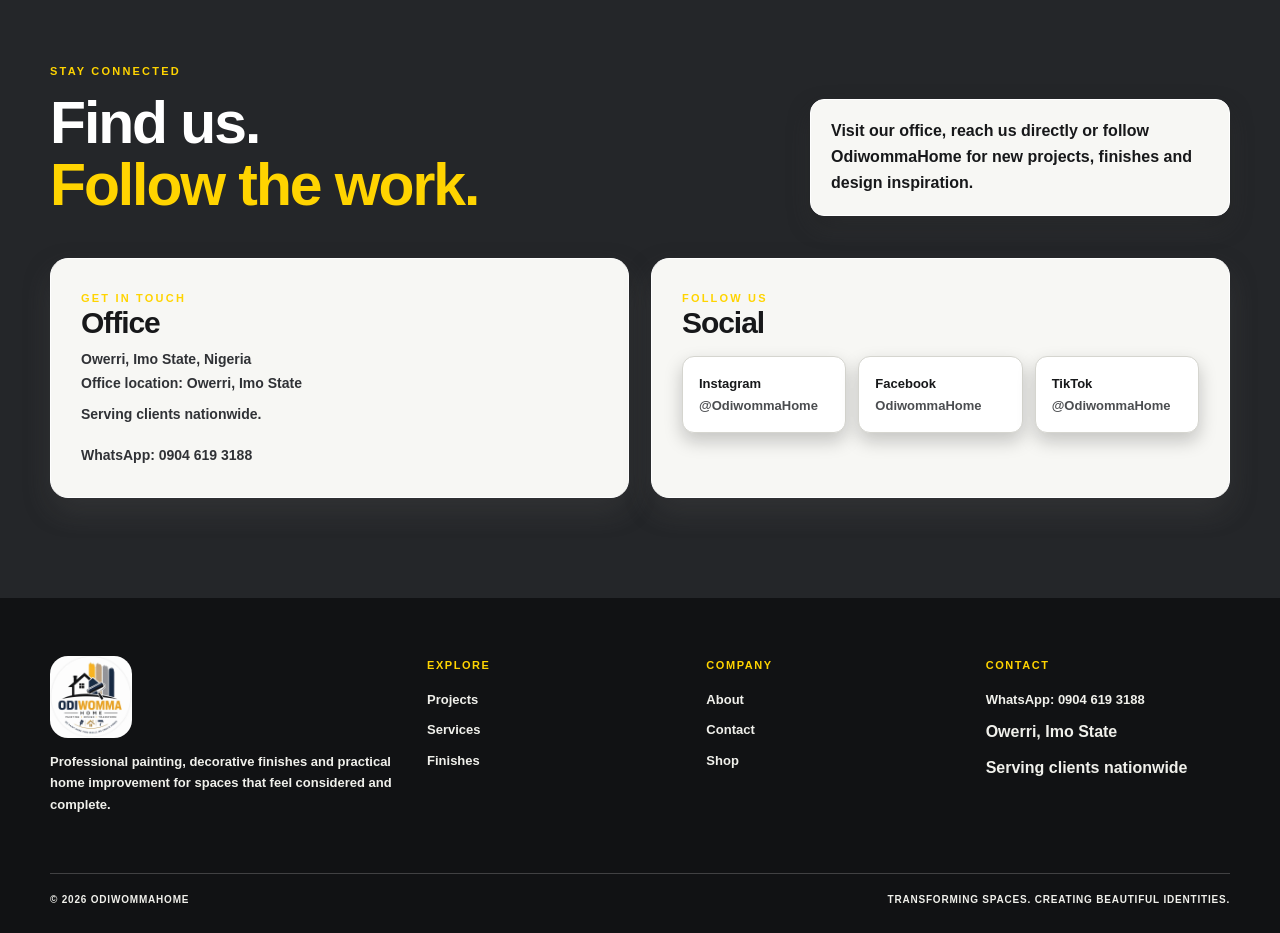
==== commit 009faed0: "Add files via upload" ====
--- a/index.html
+++ b/index.html
@@ -198,16 +198,17 @@
   --shadow:0 18px 45px rgba(22,48,43,.10);
   --shadow-soft:0 10px 28px rgba(22,48,43,.08);
 }
-body{background:var(--bg);color:var(--ink);}
+body{background:var(--bg);color:var(--ink);font-weight:700;}
 .site-header{background:rgba(245,241,232,.94);border-color:rgba(22,48,43,.14);}
 .logo{mix-blend-mode:multiply;border-radius:18px;filter:drop-shadow(0 5px 10px rgba(22,48,43,.08));}
 .nav-links a:hover,.nav-links a.active{color:var(--accent);}
+.nav-links{font-weight:800;}
 .nav-links a.active:after{background:var(--accent);}
 .nav-cta,.btn{border-radius:4px;background:var(--ink);border-color:var(--ink);box-shadow:0 8px 20px rgba(22,48,43,.12);}
 .nav-cta:hover,.btn:hover{background:var(--accent);border-color:var(--accent);}
 .btn.secondary{background:transparent;color:var(--ink);border-color:var(--line);box-shadow:none;}
 .btn.secondary:hover{background:var(--sage);border-color:var(--sage);}
-.eyebrow{color:var(--accent);}
+.eyebrow{color:var(--accent);font-weight:900;}
 h1 em,h2 em{color:var(--accent);}
 .card,.contact-card,.form,.product-card{border-color:rgba(22,48,43,.14);box-shadow:var(--shadow-soft);border-radius:16px;}
 .card:hover,.product-card:hover{transform:translateY(-5px);box-shadow:var(--shadow);}
@@ -222,7 +223,7 @@
 footer{background:var(--ink);}
 .footer-logo{mix-blend-mode:screen;background:transparent;border-radius:18px;}
 .whatsapp{background:var(--ink);border-radius:999px;box-shadow:0 12px 28px rgba(22,48,43,.20);}
-.whatsapp:hover{background:var(--accent);}
+.whatsapp:hover{background:#fff0a3;}
 input,textarea,select{border-color:var(--line);border-radius:10px;}
 input:focus,textarea:focus,select:focus{outline:2px solid rgba(201,120,61,.22);border-color:var(--accent);}
 @media(max-width:900px){
@@ -836,17 +837,172 @@
 
 
 <style>
-/* OdiwommaHome trust number count animation */
-.trust-number{
-  display:block;
-  min-height:1em;
-  transition:transform .25s ease, opacity .25s ease;
-}
-.trust-item.is-counting .trust-number{
-  transform:scale(1.04);
-}
-@media (prefers-reduced-motion: reduce){
-  .trust-number{transition:none;}
+/* OdiwommaHome dark visual system */
+:root{
+  --bg:#202124;
+  --surface:#2a2c2f;
+  --ink:#f8f8f5;
+  --muted:#e5e5df;
+  --accent:#ffd400;
+  --accent-dark:#d9b300;
+  --sand:#303236;
+  --line:rgba(255,255,255,.16);
+  --white:#ffffff;
+}
+body{background:var(--bg);color:var(--ink);font-weight:700;}
+.topbar{background:#111214;color:#ffd400;}
+.site-header{background:rgba(32,33,36,.96);border-bottom-color:var(--line);}
+.nav-links a:hover,.nav-links a.active{color:var(--accent);}
+.nav-links{font-weight:800;}
+.nav-links a.active:after{background:var(--accent);}
+.nav-cta,.btn{border-color:var(--accent);background:var(--accent);color:#17181a;box-shadow:0 8px 24px rgba(255,212,0,.16);font-weight:900;}
+.nav-cta:hover,.btn:hover{background:#fff0a3;border-color:#fff0a3;}
+.btn.secondary{background:#f7f7f4;color:#17181a;border-color:#f7f7f4;}
+.btn.secondary:hover{background:var(--accent);color:#17181a;border-color:var(--accent);}
+.menu{color:var(--ink);border-color:var(--line);}
+.eyebrow{color:var(--accent);font-weight:900;}
+h1 em,h2 em{color:var(--accent);}
+.lead,.section-head p,.card p,.about-copy p,.page-hero p{color:var(--muted);font-weight:700;}
+.hero-media{background:#17181a;}
+.hero-overlay{background:rgba(17,18,20,.92);border:1px solid rgba(255,255,255,.18);box-shadow:0 14px 35px rgba(0,0,0,.35);}
+.section.alt{background:#242629;}
+.section.dark{background:#111214;}
+.cards,.projects-grid{gap:22px;}
+.card{background:#f7f7f4;color:#17181a;border:1px solid rgba(255,255,255,.55);border-radius:16px;box-shadow:0 18px 38px rgba(255,255,255,.10),0 8px 18px rgba(0,0,0,.35);transition:transform .25s ease,box-shadow .25s ease;}
+.card:hover{transform:translateY(-5px);box-shadow:0 24px 46px rgba(255,255,255,.14),0 12px 24px rgba(0,0,0,.42);}
+.card .num{color:#c5a500;font-weight:900;}
+.card p{color:#303236;font-weight:700;}
+.trust-item{background:#f7f7f4!important;color:#17181a!important;border-color:rgba(255,255,255,.55)!important;box-shadow:0 18px 38px rgba(255,255,255,.10),0 8px 18px rgba(0,0,0,.35)!important;}
+.page-hero{background:#242629;border-bottom-color:var(--line);}
+.about-panel,.contact-card,.form,.product{background:#f7f7f4;color:#17181a;border-color:rgba(255,255,255,.55);box-shadow:0 18px 38px rgba(255,255,255,.10),0 8px 18px rgba(0,0,0,.35);}
+.contact-card p,.contact-card a,.contact-card span,.form label{color:#303236;font-weight:700;}
+input,textarea,select{background:#f7f7f4;color:#17181a;border-color:#cfcfc9;font-weight:700;}
+.shop-banner{background:#111214;}
+footer{background:#111214;}
+.whatsapp{background:#ffd400;color:#17181a;box-shadow:0 12px 28px rgba(255,255,255,.12),0 8px 18px rgba(0,0,0,.35);}
+.whatsapp:hover{background:#fff0a3;}
+.home-contact-follow{padding:100px 0;background:#242629;}
+.home-contact-grid{display:grid;grid-template-columns:1fr 1fr;gap:22px;}
+.home-info-box{background:#f7f7f4;color:#17181a;border:1px solid rgba(255,255,255,.55);border-radius:18px;padding:30px;box-shadow:0 18px 38px rgba(255,255,255,.10),0 8px 18px rgba(0,0,0,.35);}
+.home-info-box h3{margin:0 0 10px;color:#17181a;font-size:30px;font-weight:900;}
+.home-info-box p{margin:0;color:#303236;font-size:14px;font-weight:700;}
+.home-socials{display:grid;grid-template-columns:repeat(3,1fr);gap:12px;margin-top:18px;}
+.home-social{display:block;padding:16px;border:1px solid #d8d0c4;border-radius:12px;background:#fffdfa;color:#17181a;font-weight:900;font-size:13px;transition:transform .2s ease,box-shadow .2s ease;}
+.home-social:hover{transform:translateY(-3px);box-shadow:0 10px 22px rgba(0,0,0,.16);}
+
+/* Dark charcoal + bright yellow content treatment */
+h1,h2,h3{font-family:var(--sans);font-weight:900;letter-spacing:-.035em;}
+h1 em,h2 em{color:var(--accent);font-style:normal;}
+.hero-copy .lead,.section-head>p,.mission-copy p,.video-request .section-head>p,.home-contact-follow .section-head>p{background:#f7f7f4;color:#17181a;border:1px solid rgba(255,255,255,.8);border-radius:14px;padding:18px 20px;box-shadow:0 12px 28px rgba(255,255,255,.10),0 10px 22px rgba(0,0,0,.35);}
+.card,.process-card,.home-info-box,.trust-item{box-shadow:0 14px 30px rgba(255,255,255,.12),0 12px 26px rgba(0,0,0,.38)!important;}
+.card h3,.process-card h3{font-weight:900;}
+.process-card{background:#f7f7f4!important;color:#17181a!important;border:1px solid rgba(255,255,255,.75)!important;}
+.process-card p{color:#303236!important;font-weight:700;}
+.trust-label{font-weight:900;}
+.home-social{box-shadow:0 8px 20px rgba(255,255,255,.08),0 8px 18px rgba(0,0,0,.22);}
+
+@media(max-width:900px){
+  .nav-links{background:#202124;border-bottom-color:var(--line);}
+  .home-contact-grid{grid-template-columns:1fr;}
+}
+@media(max-width:600px){
+  .home-socials{grid-template-columns:1fr;}
+  .home-contact-follow{padding:75px 0;}
+}
+</style>
+
+<style>
+/* Final dark theme readability correction */
+body{background:#202124!important;color:#f7f7f4!important;font-weight:700!important;}
+
+.site-header{background:rgba(32,33,36,.98)!important;border-bottom:1px solid rgba(255,255,255,.16)!important;}
+.nav-links a{color:#f7f7f4!important;font-weight:900!important;}
+.nav-links a:hover,.nav-links a.active{color:#ffd400!important;}
+.nav-links a.active:after{background:#ffd400!important;}
+.nav-cta{background:#ffd400!important;color:#17181a!important;border-color:#ffd400!important;font-weight:900!important;}
+
+.hero{background:#202124!important;}
+.hero-copy{background:#202124!important;}
+.hero h1{color:#f7f7f4!important;font-weight:900!important;text-shadow:0 2px 12px rgba(0,0,0,.35);}
+.hero h1 em{color:#ffd400!important;}
+.hero-copy .lead{background:#f7f7f4!important;color:#17181a!important;font-weight:800!important;border:1px solid #fff!important;box-shadow:0 12px 28px rgba(0,0,0,.4)!important;}
+.eyebrow{color:#ffd400!important;font-weight:900!important;}
+.hero-overlay{background:rgba(17,18,20,.94)!important;color:#fff!important;border:1px solid rgba(255,212,0,.55)!important;}
+.hero-overlay strong{color:#fff!important;font-weight:900!important;}
+.hero-overlay span{color:#ffd400!important;font-weight:800!important;}
+.btn{background:#ffd400!important;color:#17181a!important;border-color:#ffd400!important;font-weight:900!important;box-shadow:0 10px 24px rgba(255,212,0,.16)!important;}
+.btn:hover{background:#fff0a3!important;color:#17181a!important;border-color:#fff0a3!important;}
+.btn.secondary{background:#f7f7f4!important;color:#17181a!important;border-color:#f7f7f4!important;}
+.btn.secondary:hover{background:#ffd400!important;border-color:#ffd400!important;}
+
+.section{background:#202124!important;color:#f7f7f4!important;}
+.section.alt{background:#242629!important;color:#f7f7f4!important;}
+.section.dark{background:#111214!important;color:#f7f7f4!important;}
+.section-head h2,.mission-grid h2,.section h2{color:#f7f7f4!important;font-weight:900!important;}
+.section-head h2 em,.mission-grid h2 em,.section h2 em{color:#ffd400!important;}
+.section-head>p,.mission-copy p{color:#17181a!important;background:#f7f7f4!important;border:1px solid #fff!important;border-radius:14px!important;padding:18px 20px!important;font-weight:800!important;box-shadow:0 12px 28px rgba(255,255,255,.08),0 10px 22px rgba(0,0,0,.38)!important;}
+
+.card{background:#f7f7f4!important;color:#17181a!important;border-color:#fff!important;}
+.card h3{color:#17181a!important;font-weight:900!important;}
+.card p{color:#303236!important;font-weight:800!important;}
+.card .num{color:#b38f00!important;font-weight:900!important;}
+
+.trust-section{background:#202124!important;}
+.trust-item{background:#f7f7f4!important;color:#17181a!important;}
+.trust-number{color:#17181a!important;font-weight:900!important;}
+.trust-label{color:#303236!important;font-weight:900!important;}
+
+.mission-section{background:#202124!important;}
+.mission-copy p{margin-bottom:16px!important;}
+
+.process-section{background:#242629!important;}
+.process-card{background:#f7f7f4!important;color:#17181a!important;border-color:#fff!important;}
+.process-card h3{color:#17181a!important;font-weight:900!important;}
+.process-card p{color:#303236!important;font-weight:800!important;}
+.process-card .num{color:#17181a!important;font-weight:900!important;background:#ffd400!important;}
+
+.projects-grid .project-card{box-shadow:0 16px 34px rgba(0,0,0,.42)!important;}
+.section.alt .section-head h2{color:#f7f7f4!important;}
+.project-label{color:#fff!important;}
+.project-label small{color:#ffd400!important;font-weight:900!important;}
+.project-label strong{color:#fff!important;font-weight:900!important;}
+
+.video-request{background:#202124!important;color:#f7f7f4!important;}
+.video-request .container{background:#242629!important;border:1px solid rgba(255,255,255,.14)!important;}
+.video-request h2{color:#f7f7f4!important;}
+.video-request h2 em{color:#ffd400!important;}
+.video-request .section-head>p{color:#17181a!important;background:#f7f7f4!important;}
+.video-request .video-step{background:#f7f7f4!important;color:#17181a!important;border-color:#fff!important;box-shadow:0 10px 24px rgba(0,0,0,.28)!important;}
+.video-request .video-step strong{color:#17181a!important;font-weight:900!important;}
+.video-request .video-step span{color:#303236!important;font-weight:700!important;}
+
+.section.dark .section-head h2{color:#fff!important;}
+.section.dark .section-head h2 em{color:#ffd400!important;}
+.section.dark .btn{background:#ffd400!important;color:#17181a!important;}
+
+.home-contact-follow{background:#242629!important;color:#f7f7f4!important;}
+.home-contact-follow h2{color:#fff!important;}
+.home-contact-follow h2 em{color:#ffd400!important;}
+.home-contact-follow .section-head>p{color:#17181a!important;background:#f7f7f4!important;}
+.home-info-box{background:#f7f7f4!important;color:#17181a!important;border-color:#fff!important;}
+.home-info-box h3{color:#17181a!important;font-weight:900!important;}
+.home-info-box p,.home-info-box a{color:#303236!important;font-weight:800!important;}
+.home-social{background:#fff!important;color:#17181a!important;border-color:#d5d5cf!important;}
+.home-social span{color:#4b4d50!important;}
+
+footer{background:#111214!important;color:#fff!important;}
+.footer-title{color:#ffd400!important;font-weight:900!important;}
+footer p,footer a,footer span{color:#f0f0eb!important;font-weight:700!important;}
+footer a:hover{color:#ffd400!important;}
+.footer-bottom{color:#bfc0bb!important;border-color:rgba(255,255,255,.2)!important;}
+
+.whatsapp{background:#ffd400!important;color:#17181a!important;border:2px solid #ffd400!important;font-weight:900!important;box-shadow:0 12px 28px rgba(0,0,0,.45)!important;}
+.whatsapp:hover{background:#fff0a3!important;color:#17181a!important;}
+
+@media(max-width:900px){
+  .nav-links{background:#202124!important;}
+  .nav-links a{color:#f7f7f4!important;}
+  .nav-links a:hover{color:#ffd400!important;}
 }
 </style>
 
@@ -859,7 +1015,7 @@
     <a href="index.html" aria-label="OdiwommaHome home"><img class="logo" src="logo.jpg" alt="OdiwommaHome logo"></a>
     <button class="menu" aria-label="Open navigation" aria-expanded="false">Menu</button>
     <nav class="nav-links" aria-label="Main navigation">
-      <a href="index.html" class="active">Home</a><a href="projects.html" class="">Projects</a><a href="services.html" class="">Services</a><a href="finishes.html" class="">Finishes</a><a href="about.html" class="">About</a><a href="contact.html" class="">Contact</a><a href="shop.html" class="">Shop</a>
+      <a href="index.html" class="active">Home</a><a href="projects.html" class="">Projects</a><a href="inspiration.html" class="">Inspiration</a><a href="services.html" class="">Services</a><a href="finishes.html" class="">Finishes</a><a href="about.html" class="">About</a><a href="contact.html" class="">Contact</a><a href="shop.html" class="">Shop</a>
       <a class="nav-cta" href="contact.html">Start a Project</a>
     </nav>
   </div>
@@ -874,7 +1030,7 @@
     <p class="lead">OdiwommaHome brings together professional painting, wall preparation, decorative finishes and practical home improvement to help every space feel finished.</p>
     <div class="actions">
       <a class="btn" href="contact.html">Start a Project</a>
-      <a class="btn secondary" href="projects.html">Explore Our Inspirations</a>
+      <a class="btn secondary" href="inspiration.html">Explore Our Inspirations</a>
     </div>
   </div>
   <div class="hero-media">
@@ -1032,6 +1188,35 @@
 </main>
 
 
+
+<section class="home-contact-follow">
+  <div class="container">
+    <div class="section-head">
+      <div><div class="eyebrow">Stay connected</div><h2>Find us.<br><em>Follow the work.</em></h2></div>
+      <p>Visit our office, reach us directly or follow OdiwommaHome for new projects, finishes and design inspiration.</p>
+    </div>
+    <div class="home-contact-grid">
+      <div class="home-info-box">
+        <div class="eyebrow">Get in touch</div>
+        <h3>Office</h3>
+        <p>Owerri, Imo State, Nigeria</p>
+        <p class="address-note">Office location: Owerri, Imo State</p>
+        <p style="margin-top:8px">Serving clients nationwide.</p>
+        <p style="margin-top:18px"><a href="https://wa.me/2349046193188" target="_blank" rel="noopener"><strong>WhatsApp: 0904 619 3188</strong></a></p>
+      </div>
+      <div class="home-info-box">
+        <div class="eyebrow">Follow us</div>
+        <h3>Social</h3>
+        <div class="home-socials">
+          <div class="home-social">Instagram<br><span style="font-weight:700;color:#5b5c60">@OdiwommaHome</span></div>
+          <div class="home-social">Facebook<br><span style="font-weight:700;color:#5b5c60">OdiwommaHome</span></div>
+          <div class="home-social">TikTok<br><span style="font-weight:700;color:#5b5c60">@OdiwommaHome</span></div>
+        </div>
+      </div>
+    </div>
+  </div>
+</section>
+
 <footer>
   <div class="container">
     <div class="footer-grid">
@@ -1073,77 +1258,6 @@
 <a class="whatsapp" href="https://wa.me/2349046193188" target="_blank" rel="noopener">WhatsApp</a>
 
 <script src="script.js"></script>
-<script>
-/* OdiwommaHome animated trust numbers */
-document.addEventListener("DOMContentLoaded", function () {
-  const items = document.querySelectorAll(".trust-item");
-
-  if (!items.length) return;
-
-  const targets = [
-    { value: 10, suffix: "+", decimals: 0 },
-    { value: 500, suffix: "+", decimals: 0 },
-    { value: 100, suffix: "%", decimals: 0 }
-  ];
-
-  function animateNumber(item, config) {
-    if (item.dataset.counted === "true") return;
-    item.dataset.counted = "true";
-    item.classList.add("is-counting");
-
-    const number = item.querySelector(".trust-number");
-    if (!number) return;
-
-    const durations = [2000, 2300, 2100];
-    const duration = durations[Array.from(items).indexOf(item)] || 2100;
-    const start = performance.now();
-
-    function easeOut(t) {
-      return 1 - Math.pow(1 - t, 3);
-    }
-
-    function frame(now) {
-      const progress = Math.min((now - start) / duration, 1);
-      const current = config.value * easeOut(progress);
-      number.textContent =
-        Math.round(current).toLocaleString() + config.suffix;
-
-      if (progress < 1) {
-        requestAnimationFrame(frame);
-      } else {
-        number.textContent =
-          config.value.toLocaleString() + config.suffix;
-        item.classList.remove("is-counting");
-      }
-    }
-
-    requestAnimationFrame(frame);
-  }
-
-  if ("IntersectionObserver" in window) {
-    const observer = new IntersectionObserver(function (entries) {
-      entries.forEach(function (entry) {
-        if (!entry.isIntersecting) return;
-
-        const index = Array.from(items).indexOf(entry.target);
-        if (targets[index]) {
-          animateNumber(entry.target, targets[index]);
-        }
-
-        observer.unobserve(entry.target);
-      });
-    }, { threshold: 0.35 });
-
-    items.forEach(function (item) {
-      observer.observe(item);
-    });
-  } else {
-    items.forEach(function (item, index) {
-      if (targets[index]) animateNumber(item, targets[index]);
-    });
-  }
-});
-</script>
 
 </body>
 </html>
